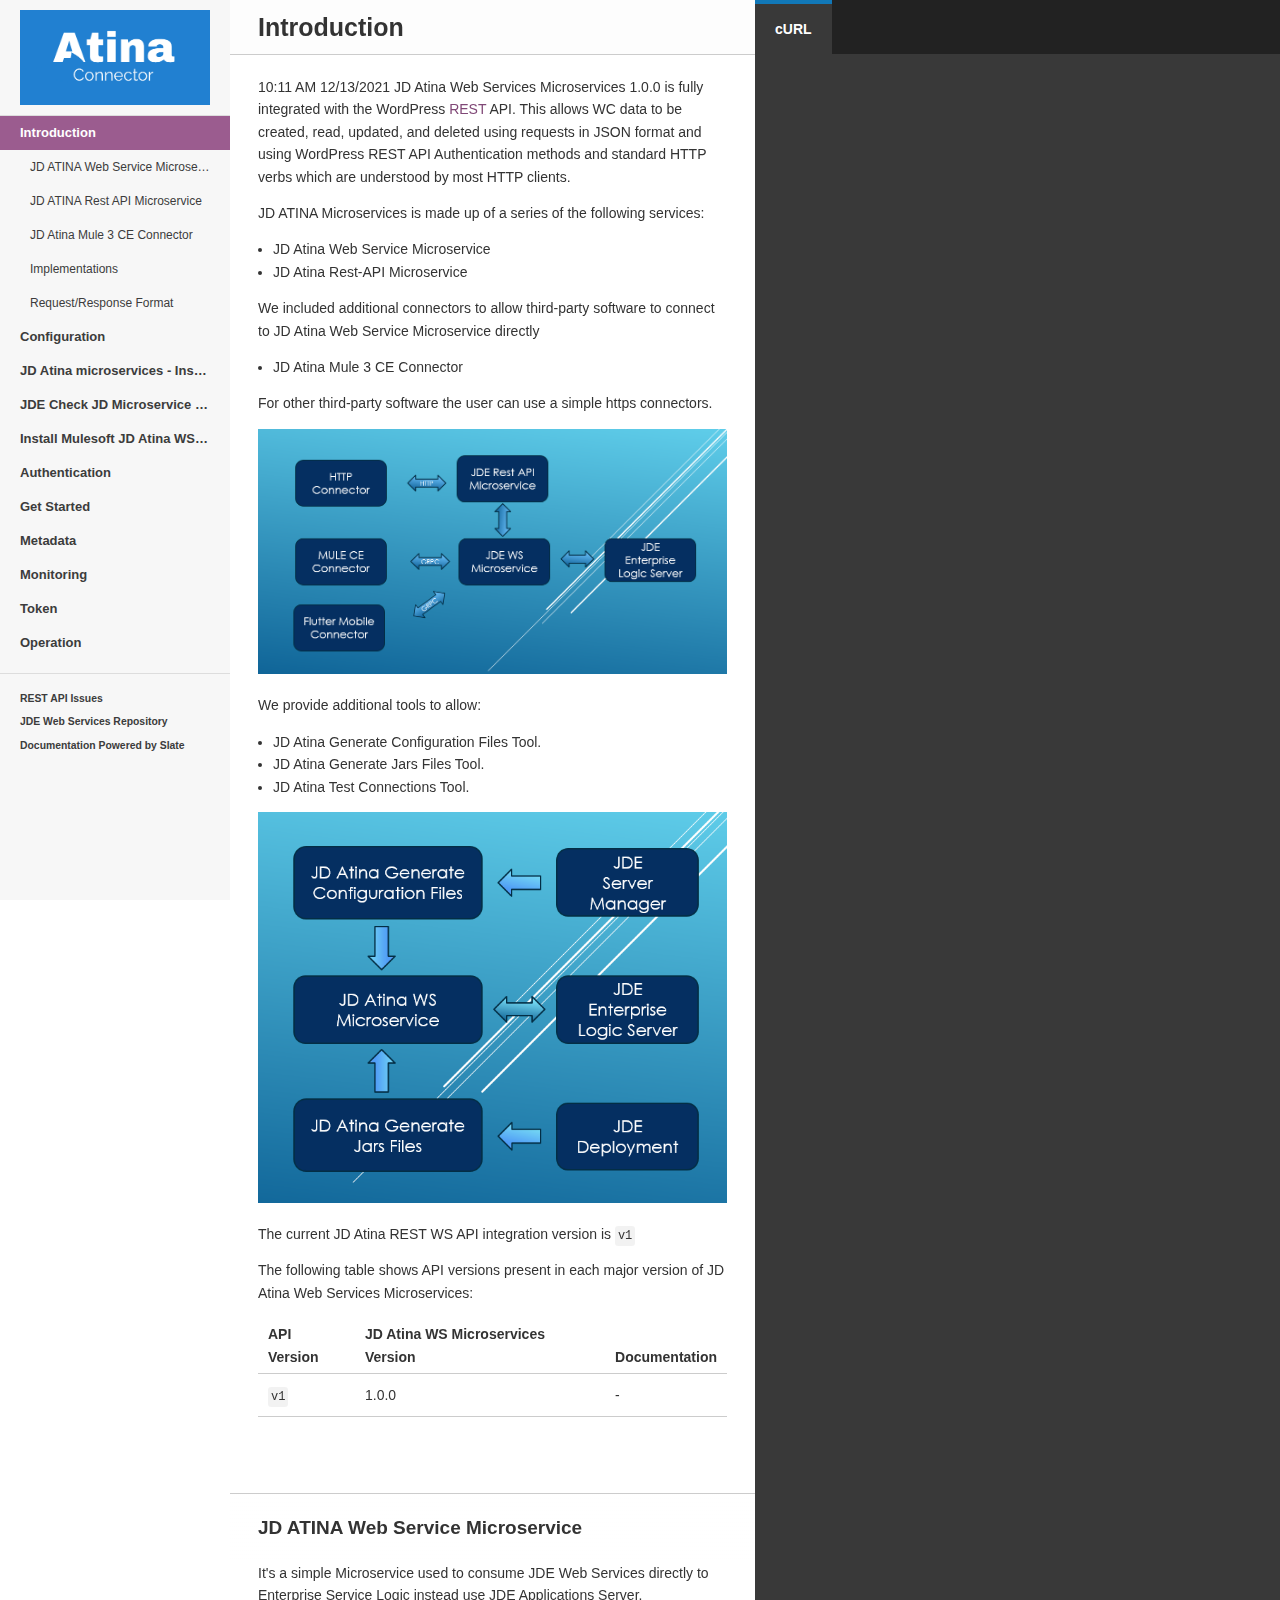
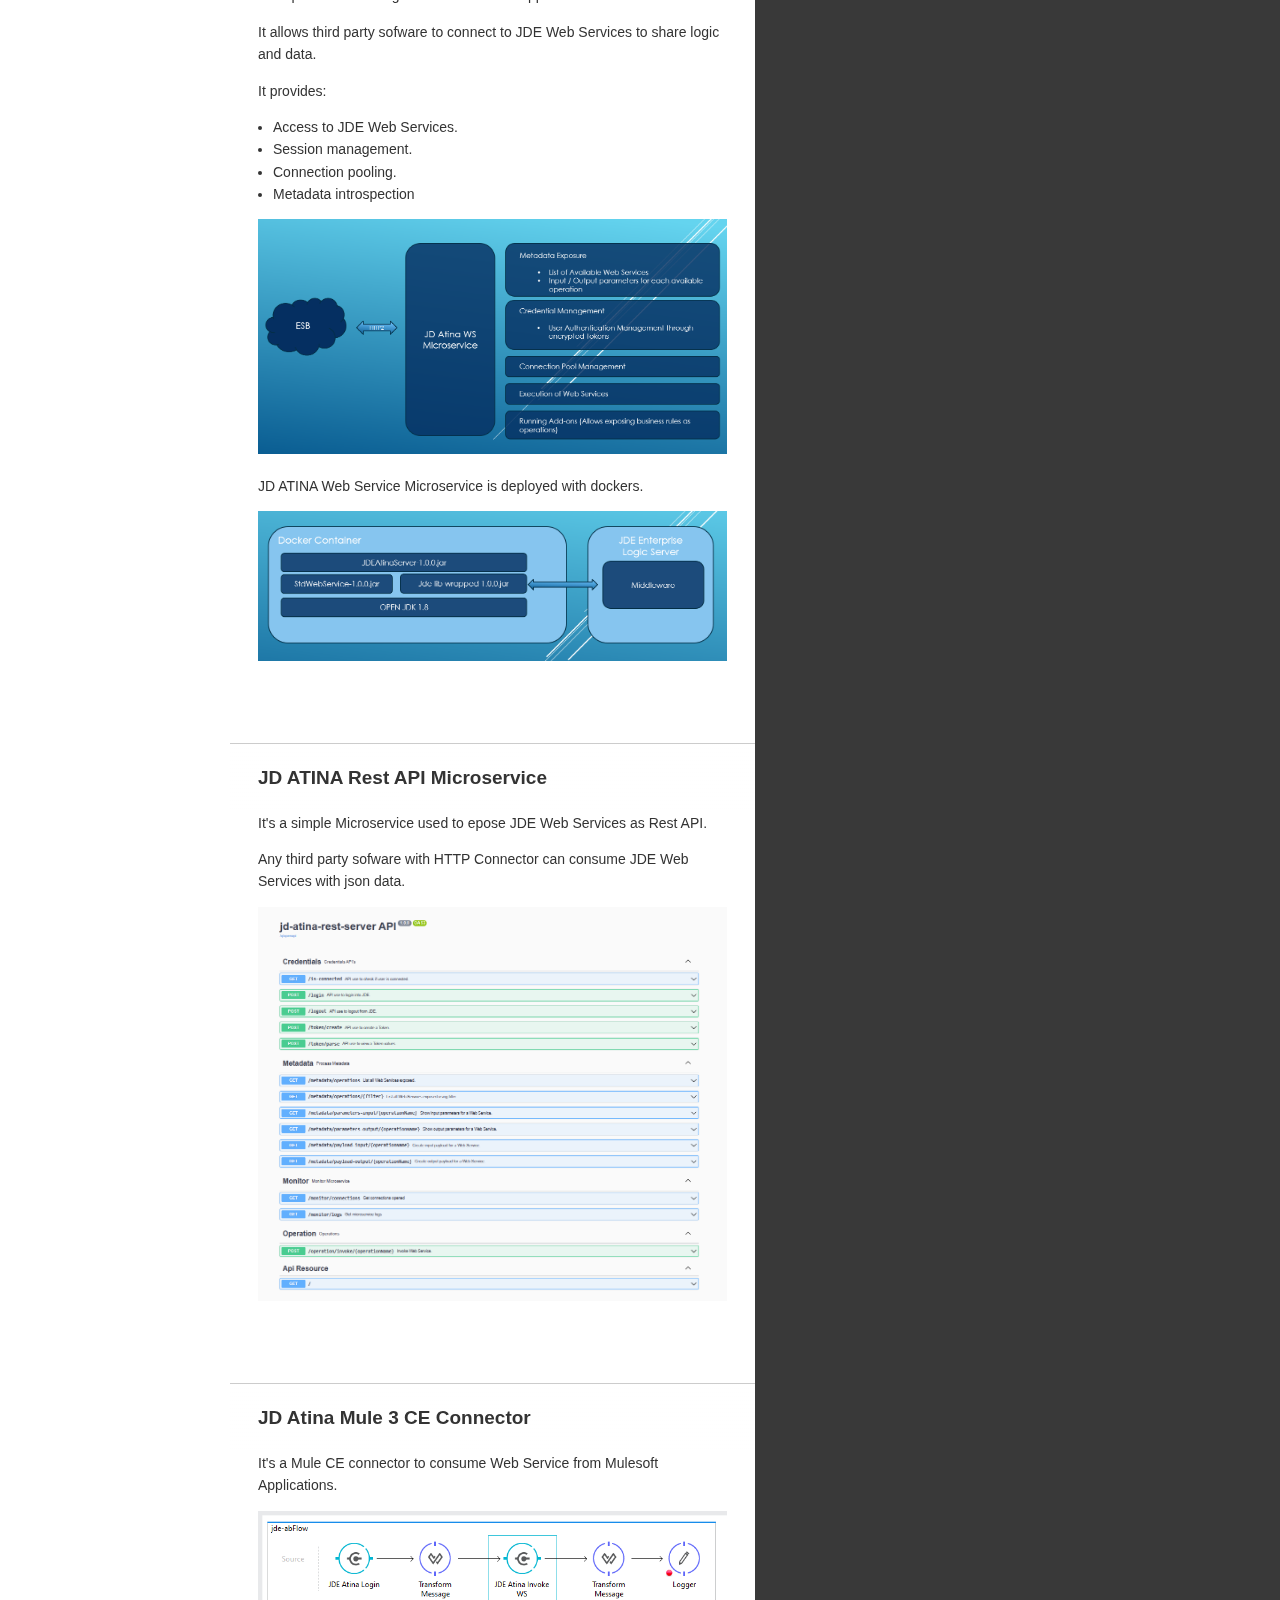
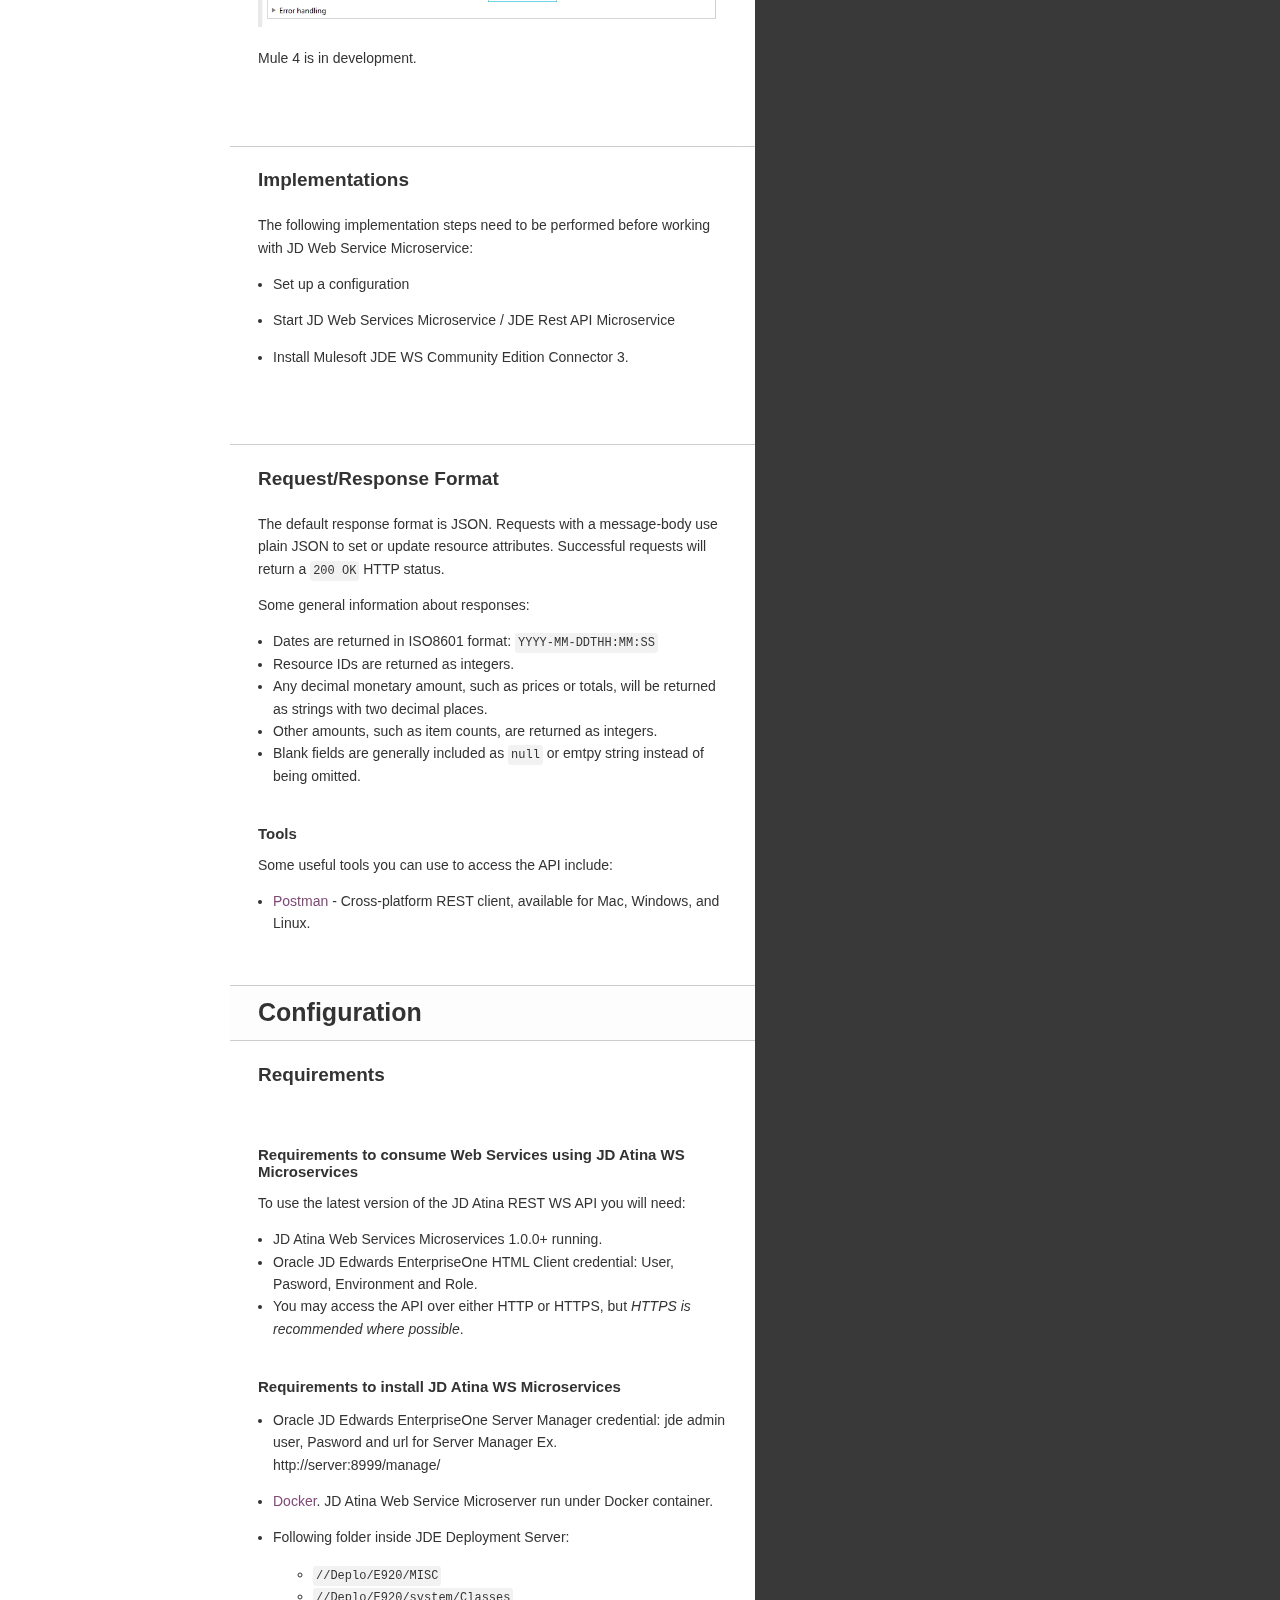
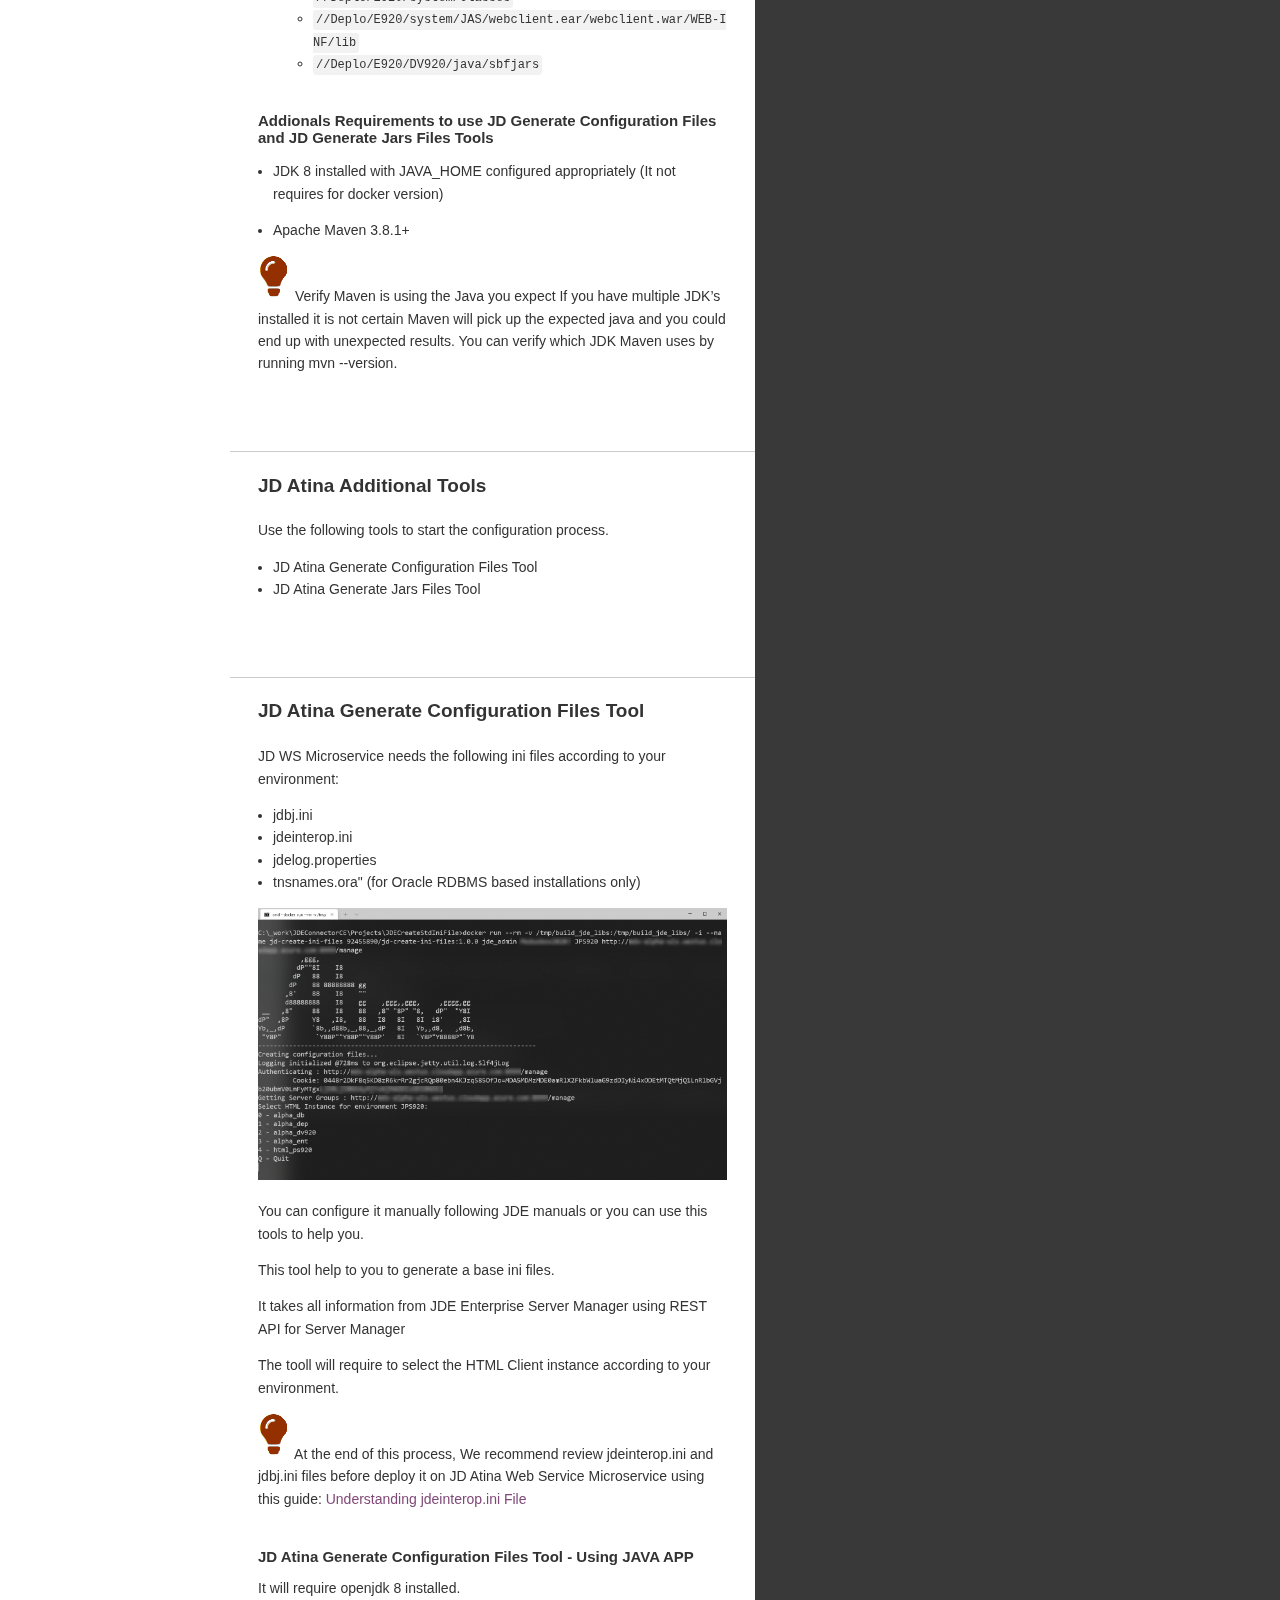
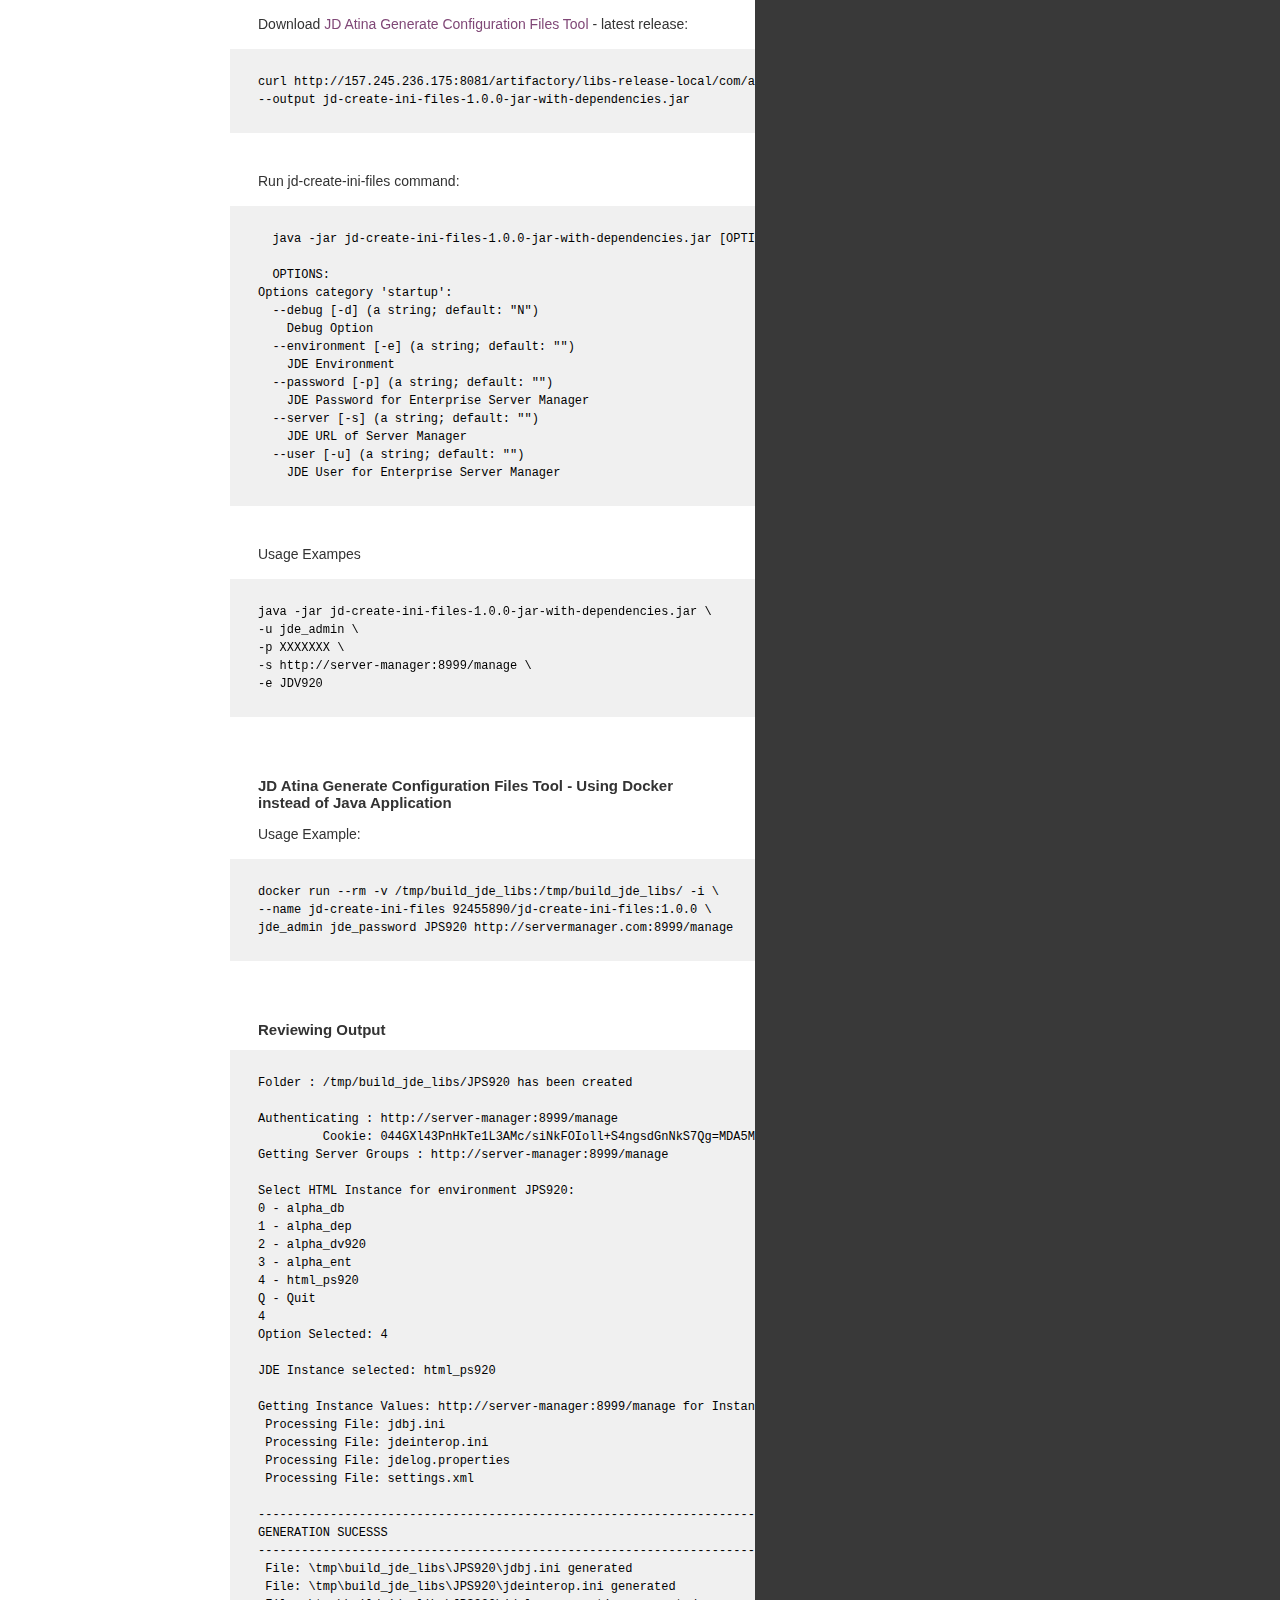
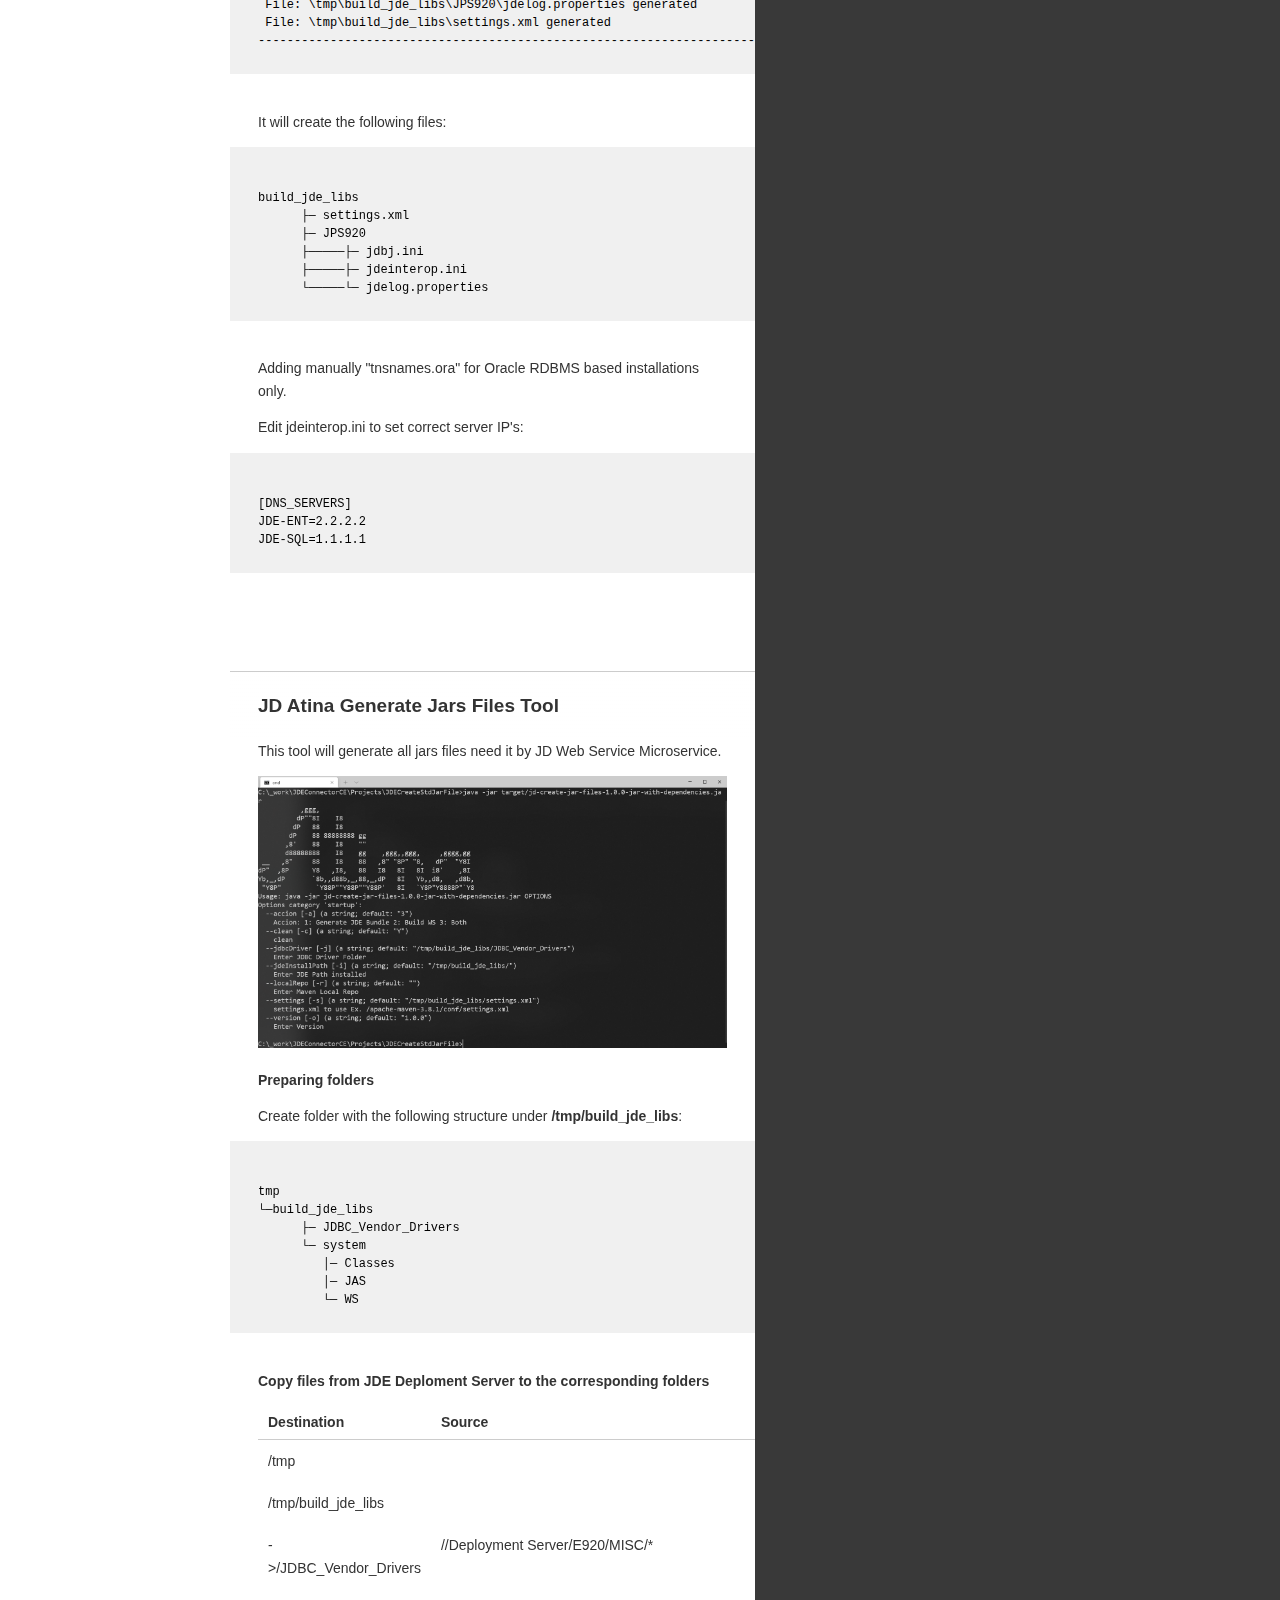
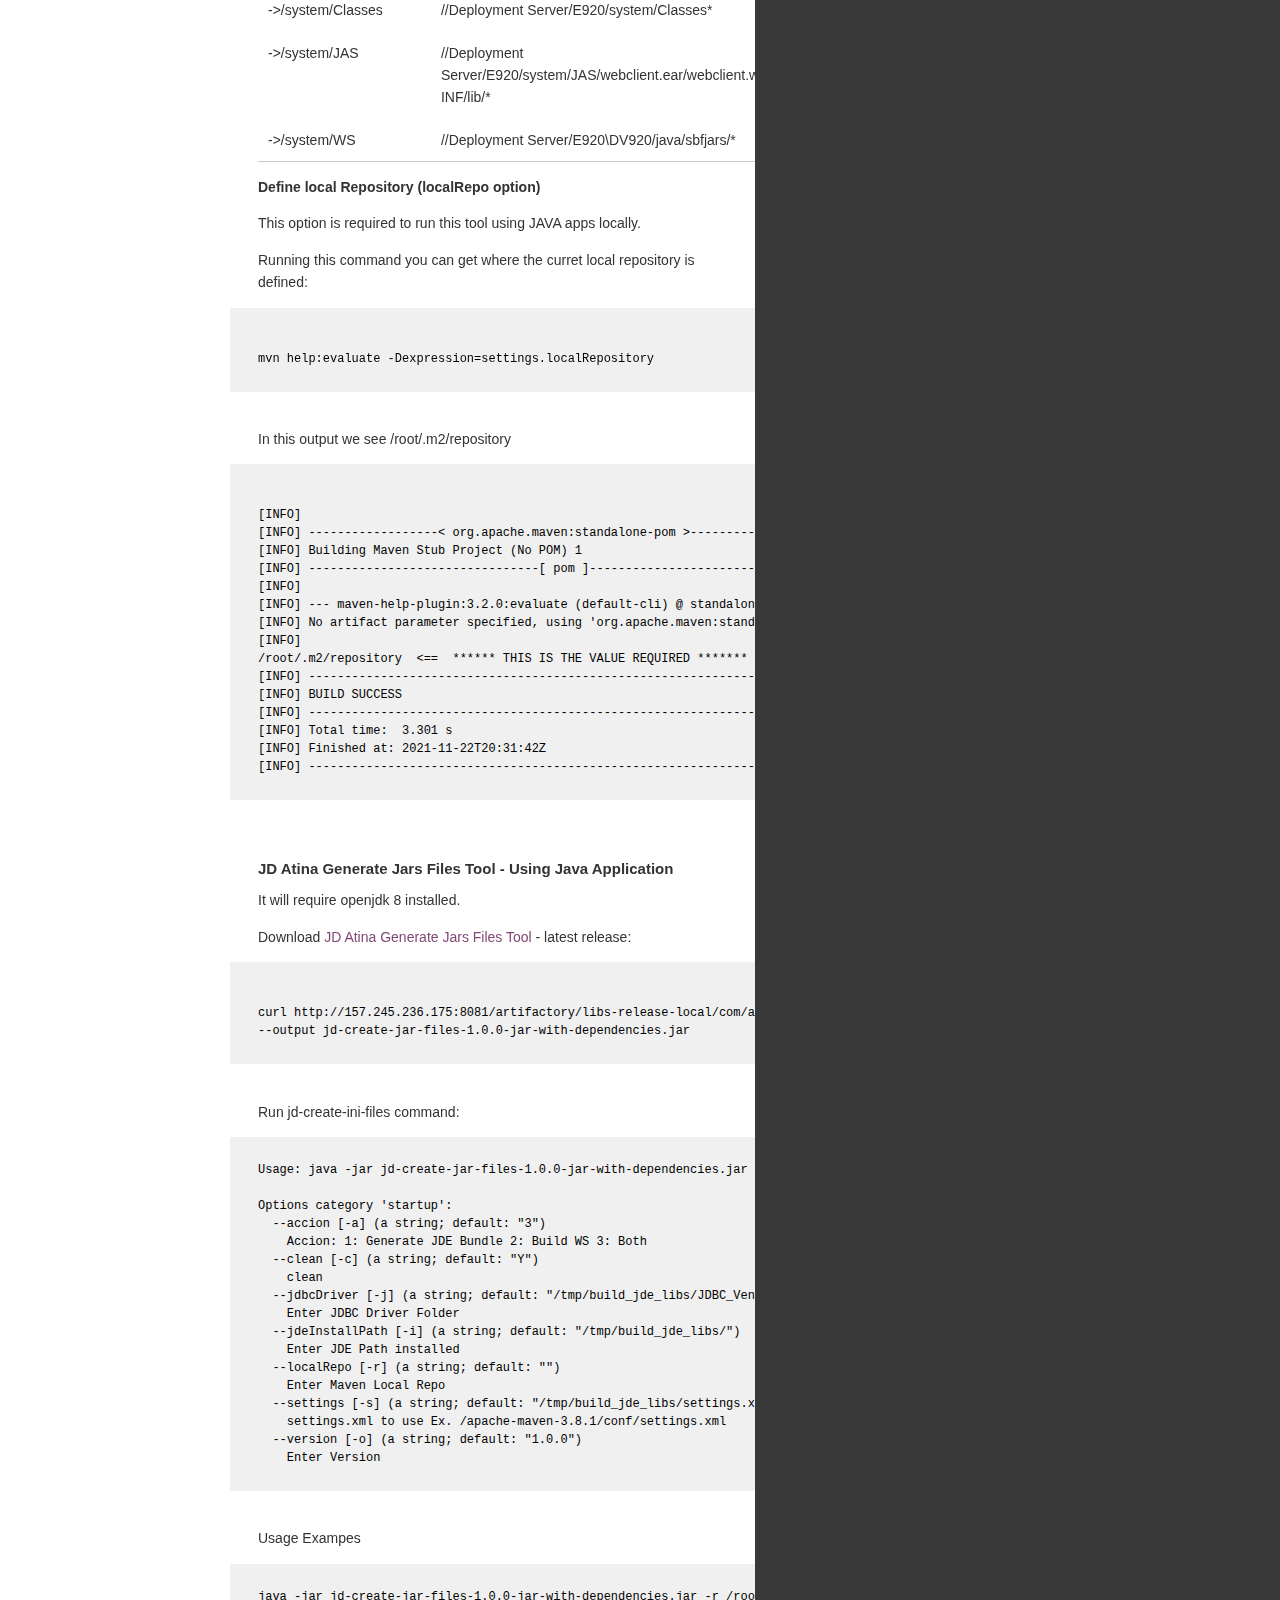
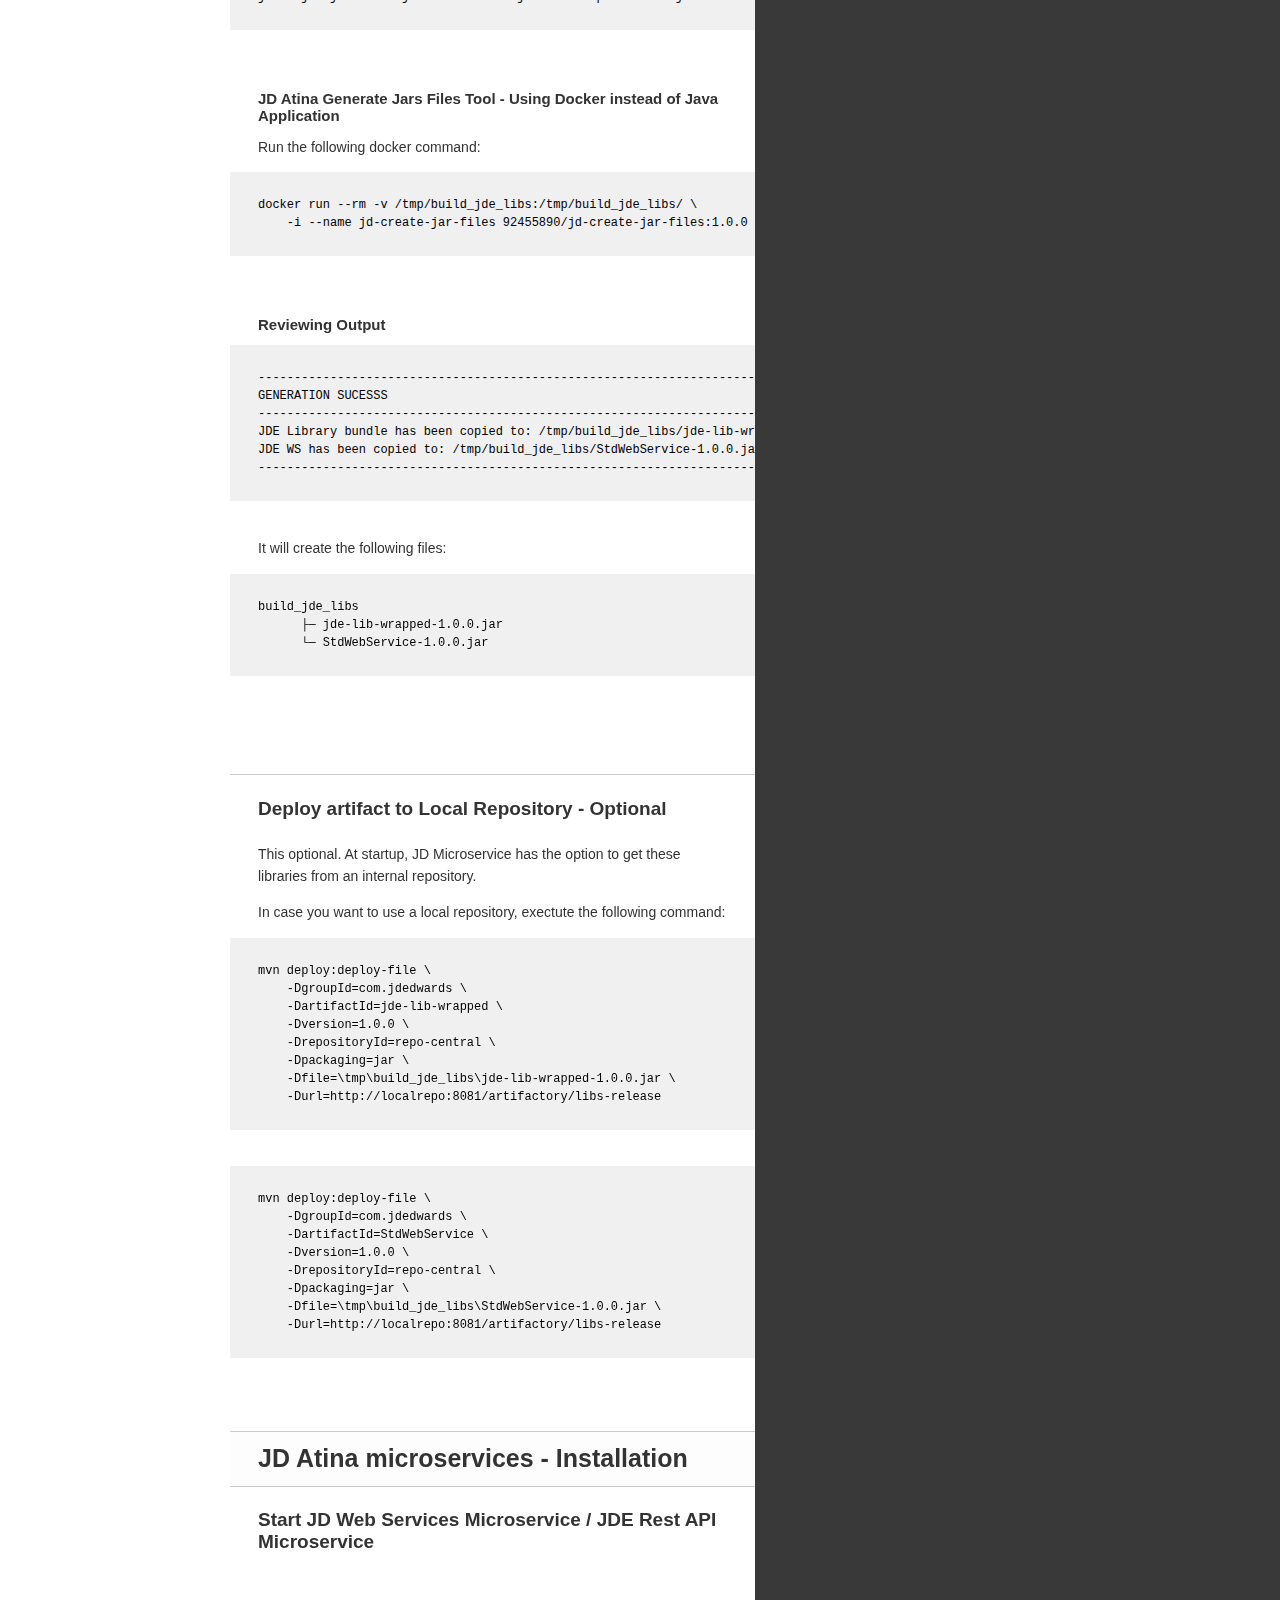
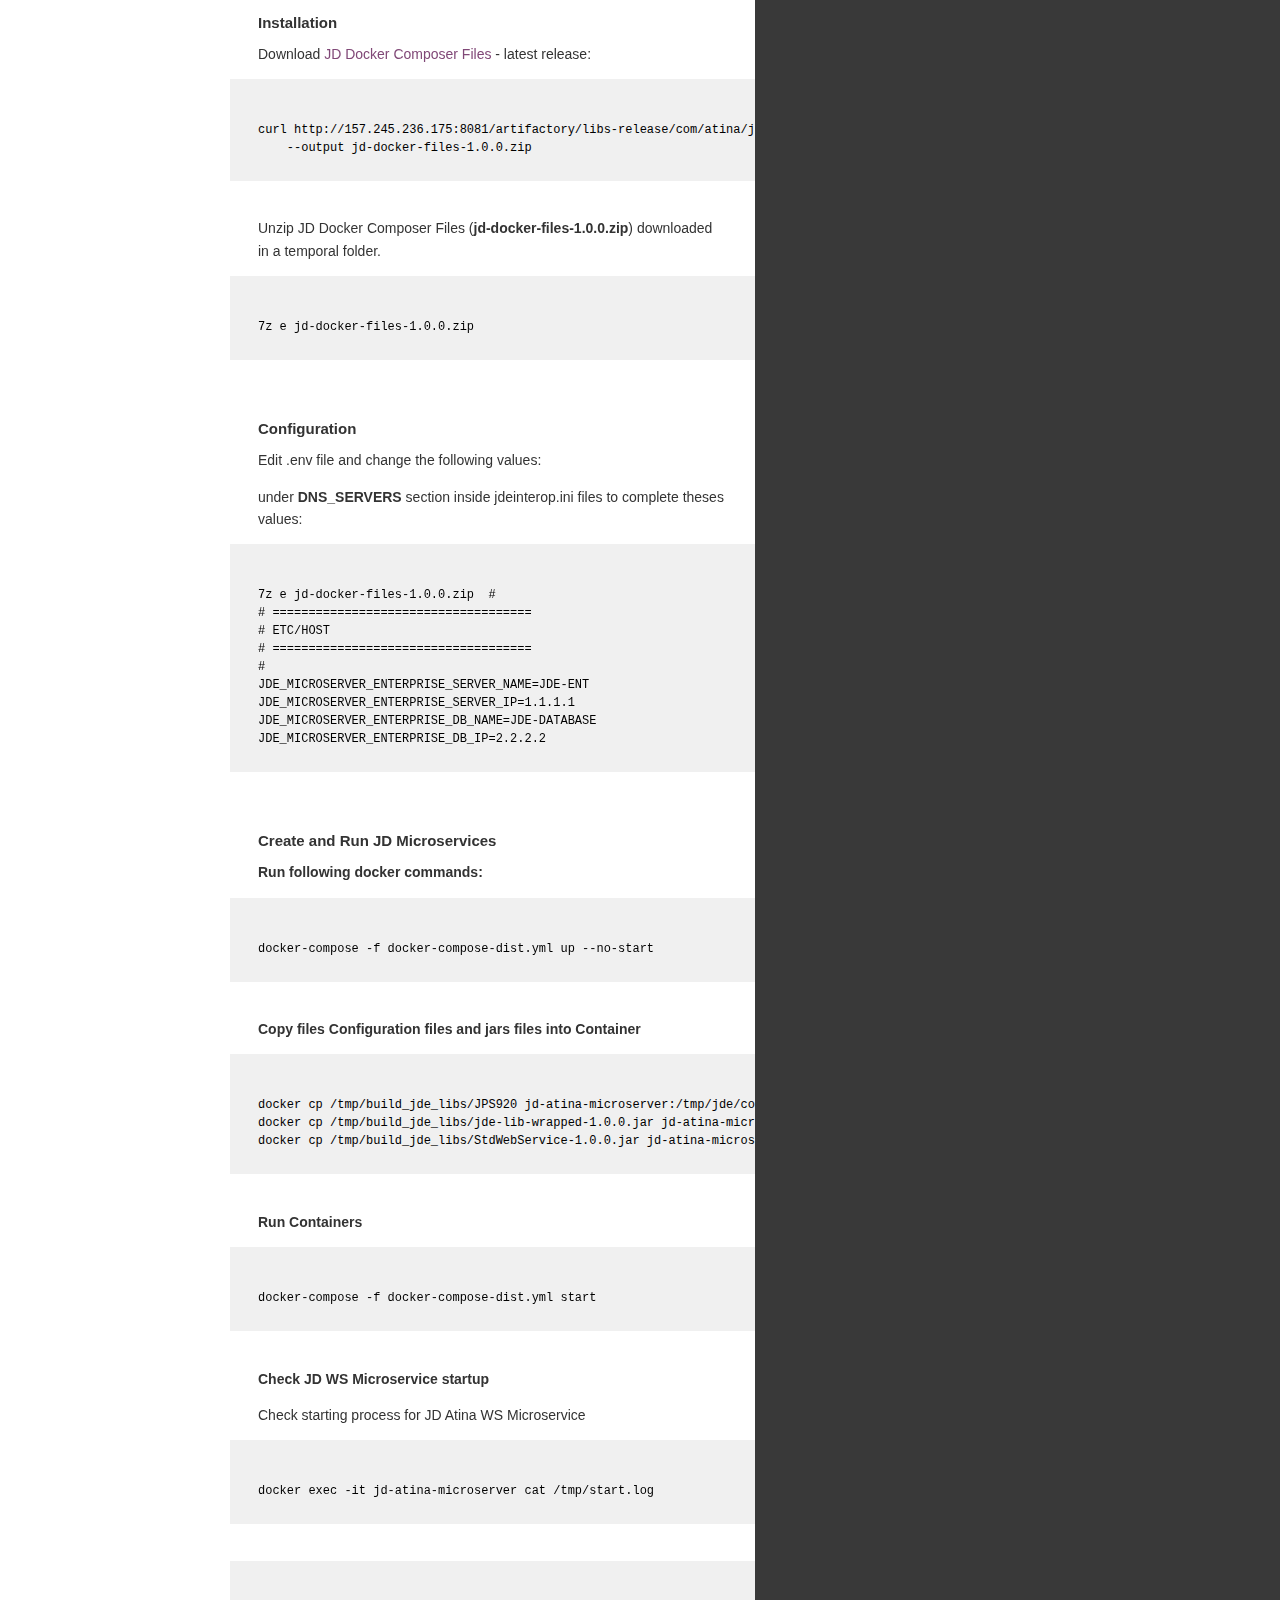
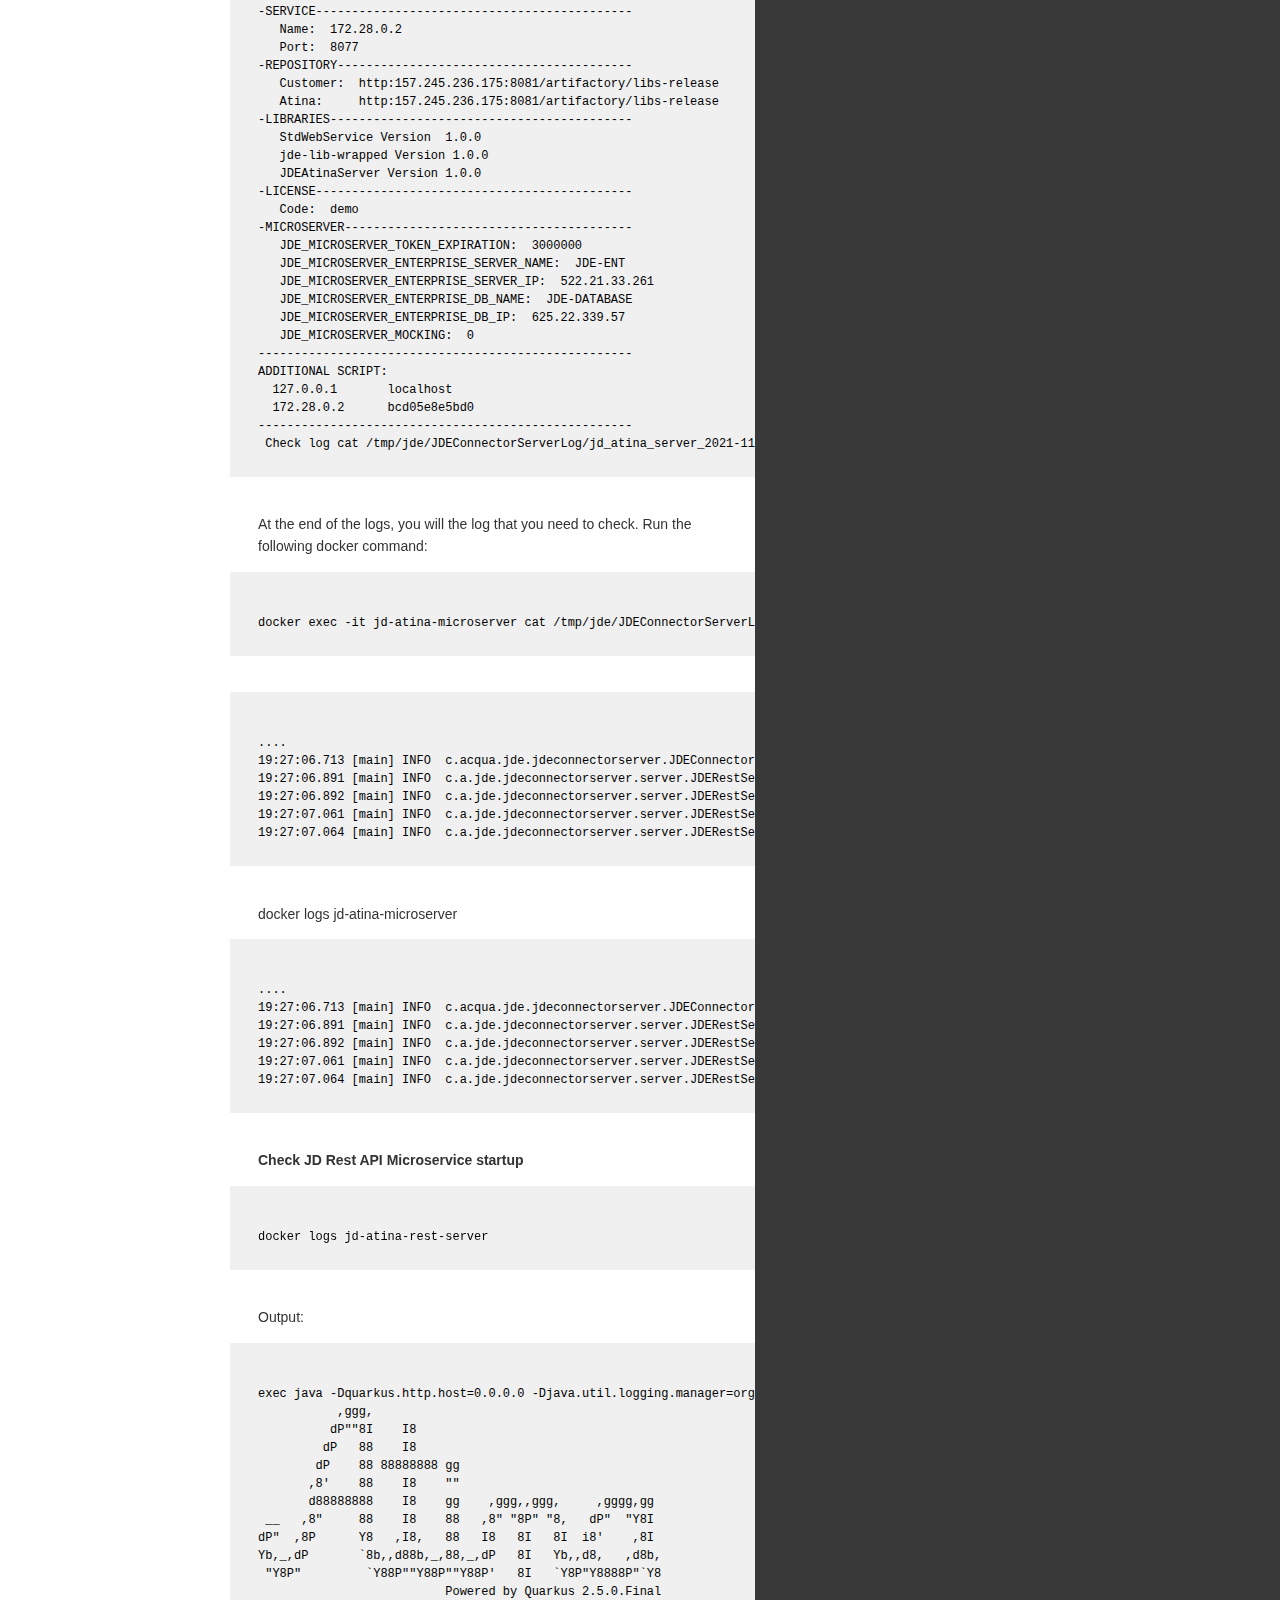
==== index.html @ 4dd282f1 "update" ====
<!doctype html>
<html>
  <head>
    <meta charset="utf-8">
    <meta content="IE=edge,chrome=1" http-equiv="X-UA-Compatible">
    <meta name="viewport" content="width=device-width, initial-scale=1, maximum-scale=1">
	<meta http-equiv='cache-control' content='no-cache'> 
	<meta http-equiv='expires' content='0'> 
	<meta http-equiv='pragma' content='no-cache'>
    <title>JD Atina REST Web Services API Documentation - JD Atina REST WS API v3</title>

    <link rel="icon" href="images/favicon-32x32-9f4fe00f.png" sizes="32x32" />
    <link rel="icon" href="images/favicon-192x192-8eba7e37.png" sizes="192x192" />
    <link rel="apple-touch-icon-precomposed" href="images/favicon-180x180-64352330.png" />
    <meta name="msapplication-TileImage" content="images/favicon-270x270-4766b719.png" />

    <style>
      .highlight table td { padding: 5px; }
.highlight table pre { margin: 0; }
.highlight .gh {
  color: #999999;
}
.highlight .sr {
  color: #f6aa11;
}
.highlight .go {
  color: #888888;
}
.highlight .gp {
  color: #555555;
}
.highlight .gs {
}
.highlight .gu {
  color: #aaaaaa;
}
.highlight .nb {
  color: #f6aa11;
}
.highlight .cm {
  color: #75715e;
}
.highlight .cp {
  color: #75715e;
}
.highlight .c1 {
  color: #75715e;
}
.highlight .cs {
  color: #75715e;
}
.highlight .c, .highlight .ch, .highlight .cd, .highlight .cpf {
  color: #75715e;
}
.highlight .err {
  color: #960050;
}
.highlight .gr {
  color: #960050;
}
.highlight .gt {
  color: #960050;
}
.highlight .gd {
  color: #49483e;
}
.highlight .gi {
  color: #49483e;
}
.highlight .ge {
  color: #49483e;
}
.highlight .kc {
  color: #66d9ef;
}
.highlight .kd {
  color: #66d9ef;
}
.highlight .kr {
  color: #66d9ef;
}
.highlight .no {
  color: #66d9ef;
}
.highlight .kt {
  color: #66d9ef;
}
.highlight .mf {
  color: #ae81ff;
}
.highlight .mh {
  color: #ae81ff;
}
.highlight .il {
  color: #ae81ff;
}
.highlight .mi {
  color: #ae81ff;
}
.highlight .mo {
  color: #ae81ff;
}
.highlight .m, .highlight .mb, .highlight .mx {
  color: #ae81ff;
}
.highlight .sc {
  color: #ae81ff;
}
.highlight .se {
  color: #ae81ff;
}
.highlight .ss {
  color: #ae81ff;
}
.highlight .sd {
  color: #e6db74;
}
.highlight .s2 {
  color: #e6db74;
}
.highlight .sb {
  color: #e6db74;
}
.highlight .sh {
  color: #e6db74;
}
.highlight .si {
  color: #e6db74;
}
.highlight .sx {
  color: #e6db74;
}
.highlight .s1 {
  color: #e6db74;
}
.highlight .s, .highlight .sa, .highlight .dl {
  color: #e6db74;
}
.highlight .na {
  color: #a6e22e;
}
.highlight .nc {
  color: #a6e22e;
}
.highlight .nd {
  color: #a6e22e;
}
.highlight .ne {
  color: #a6e22e;
}
.highlight .nf, .highlight .fm {
  color: #a6e22e;
}
.highlight .vc {
  color: #ffffff;
  background-color: #272822;
}
.highlight .nn {
  color: #ffffff;
  background-color: #272822;
}
.highlight .nl {
  color: #ffffff;
  background-color: #272822;
}
.highlight .ni {
  color: #ffffff;
  background-color: #272822;
}
.highlight .bp {
  color: #ffffff;
  background-color: #272822;
}
.highlight .vg {
  color: #ffffff;
  background-color: #272822;
}
.highlight .vi {
  color: #ffffff;
  background-color: #272822;
}
.highlight .nv, .highlight .vm {
  color: #ffffff;
  background-color: #272822;
}
.highlight .w {
  color: #ffffff;
  background-color: #272822;
}
.highlight {
  color: #ffffff;
  background-color: #272822;
}
.highlight .n, .highlight .py, .highlight .nx {
  color: #ffffff;
  background-color: #272822;
}
.highlight .ow {
  color: #f92672;
}
.highlight .nt {
  color: #f92672;
}
.highlight .k, .highlight .kv {
  color: #f92672;
}
.highlight .kn {
  color: #f92672;
}
.highlight .kp {
  color: #f92672;
}
.highlight .o {
  color: #f92672;
}
    </style>
    <link href="stylesheets/screen-dab5c3de.css" rel="stylesheet" media="screen" />
    <link href="stylesheets/print-c427a123.css" rel="stylesheet" media="print" />
      <script src="javascripts/all_nosearch-c275c2f6.js"></script>
    <!-- Global site tag (gtag.js) - Google Analytics -->
    <script async src="https://www.googletagmanager.com/gtag/js?id=G-8KCYZ2CYMS"></script>
    <script>
      window.dataLayer = window.dataLayer || [];
      function gtag(){dataLayer.push(arguments);}
      gtag('js', new Date());

      gtag('config', 'G-8KCYZ2CYMS', {
        'content_group' : 'JD Atina REST Web Services API Docs',
      });
    </script>
  </head>

  <body class="index" data-languages="[&quot;shell&quot;]">
    <a href="#" id="nav-button">
      <span>
        NAV
        <img src="images/navbar-cad8cdcb.png" alt="" />
      </span>
    </a>
    <div class="toc-wrapper">
      <a href="#" class="logo">
        <img src="images/logo-9b06f889.png" alt="" />
      </a>
        <div class="lang-selector">
              <a href="#" data-language-name="shell">cURL</a>
        </div>
      <ul id="toc" class="toc-list-h1">
          <li>
            <a href="#introduction" class="toc-h1 toc-link" data-title="Introduction">Introduction</a>
              <ul class="toc-list-h2">
                  <li>
                    <a href="#jd-atina-web-service-microservice" class="toc-h2 toc-link" data-title="JD ATINA Web Service Microservice">JD ATINA Web Service Microservice</a>
                  </li>
                  <li>
                    <a href="#jd-atina-rest-api-microservice" class="toc-h2 toc-link" data-title="JD ATINA Rest API Microservice">JD ATINA Rest API Microservice</a>
                  </li>
                  <li>
                    <a href="#jd-atina-mule-3-ce-connector" class="toc-h2 toc-link" data-title="JD Atina Mule 3 CE Connector">JD Atina Mule 3 CE Connector</a>
                  </li>
                  <li>
                    <a href="#implementations" class="toc-h2 toc-link" data-title="Implementations">Implementations</a>
                  </li>
                  <li>
                    <a href="#request-response-format" class="toc-h2 toc-link" data-title="Request/Response Format">Request/Response Format</a>
                  </li>
              </ul>
          </li>
          <li>
            <a href="#configuration" class="toc-h1 toc-link" data-title="Configuration">Configuration</a>
              <ul class="toc-list-h2">
                  <li>
                    <a href="#requirements" class="toc-h2 toc-link" data-title="Requirements">Requirements</a>
                  </li>
                  <li>
                    <a href="#jd-atina-additional-tools" class="toc-h2 toc-link" data-title="JD Atina Additional Tools">JD Atina Additional Tools</a>
                  </li>
                  <li>
                    <a href="#jd-atina-generate-configuration-files-tool" class="toc-h2 toc-link" data-title="JD Atina Generate Configuration Files Tool">JD Atina Generate Configuration Files Tool</a>
                  </li>
                  <li>
                    <a href="#jd-atina-generate-jars-files-tool" class="toc-h2 toc-link" data-title="JD Atina Generate Jars Files Tool">JD Atina Generate Jars Files Tool</a>
                  </li>
                  <li>
                    <a href="#deploy-artifact-to-local-repository-optional" class="toc-h2 toc-link" data-title="Deploy artifact to Local Repository - Optional">Deploy artifact to Local Repository - Optional</a>
                  </li>
              </ul>
          </li>
          <li>
            <a href="#jd-atina-microservices-installation" class="toc-h1 toc-link" data-title="JD Atina microservices - Installation">JD Atina microservices - Installation</a>
              <ul class="toc-list-h2">
                  <li>
                    <a href="#start-jd-web-services-microservice-jde-rest-api-microservice" class="toc-h2 toc-link" data-title="Start JD Web Services Microservice / JDE Rest API Microservice">Start JD Web Services Microservice / JDE Rest API Microservice</a>
                  </li>
              </ul>
          </li>
          <li>
            <a href="#jde-check-jd-microservice-executing-a-web-service" class="toc-h1 toc-link" data-title="JDE Check JD Microservice executing a Web Service">JDE Check JD Microservice executing a Web Service</a>
          </li>
          <li>
            <a href="#install-mulesoft-jd-atina-ws-ce-connector-mule-3" class="toc-h1 toc-link" data-title="Install Mulesoft JD Atina WS CE Connector Mule 3">Install Mulesoft JD Atina WS CE Connector Mule 3</a>
              <ul class="toc-list-h2">
                  <li>
                    <a href="#download" class="toc-h2 toc-link" data-title="Download">Download</a>
                  </li>
                  <li>
                    <a href="#installation" class="toc-h2 toc-link" data-title="Installation">Installation</a>
                  </li>
              </ul>
          </li>
          <li>
            <a href="#authentication" class="toc-h1 toc-link" data-title="Authentication">Authentication</a>
              <ul class="toc-list-h2">
                  <li>
                    <a href="#login-with-jde-user-credentials" class="toc-h2 toc-link" data-title="Login with JDE User Credentials">Login with JDE User Credentials</a>
                  </li>
                  <li>
                    <a href="#login-with-jd-atina-token" class="toc-h2 toc-link" data-title="Login with JD Atina Token">Login with JD Atina Token</a>
                  </li>
                  <li>
                    <a href="#logout-with-jd-atina-token" class="toc-h2 toc-link" data-title="Logout with JD Atina Token">Logout with JD Atina Token</a>
                  </li>
                  <li>
                    <a href="#authentication-errors" class="toc-h2 toc-link" data-title="Authentication Errors">Authentication Errors</a>
                  </li>
              </ul>
          </li>
          <li>
            <a href="#get-started" class="toc-h1 toc-link" data-title="Get Started">Get Started</a>
              <ul class="toc-list-h2">
                  <li>
                    <a href="#create-token" class="toc-h2 toc-link" data-title="Create Token">Create Token</a>
                  </li>
                  <li>
                    <a href="#login-with-token" class="toc-h2 toc-link" data-title="Login with Token">Login with Token</a>
                  </li>
                  <li>
                    <a href="#select-ws-to-invoke" class="toc-h2 toc-link" data-title="Select WS to invoke">Select WS to invoke</a>
                  </li>
                  <li>
                    <a href="#get-input-payload-for-get-item-price" class="toc-h2 toc-link" data-title="Get Input Payload for Get Item Price">Get Input Payload for Get Item Price</a>
                  </li>
                  <li>
                    <a href="#get-item-price" class="toc-h2 toc-link" data-title="Get Item Price">Get Item Price</a>
                  </li>
                  <li>
                    <a href="#logout" class="toc-h2 toc-link" data-title="Logout">Logout</a>
                  </li>
              </ul>
          </li>
          <li>
            <a href="#metadata" class="toc-h1 toc-link" data-title="Metadata">Metadata</a>
              <ul class="toc-list-h2">
                  <li>
                    <a href="#operations" class="toc-h2 toc-link" data-title="Operations">Operations</a>
                  </li>
                  <li>
                    <a href="#get-input-parameters-for-a-web-service" class="toc-h2 toc-link" data-title="Get Input Parameters for a Web Service">Get Input Parameters for a Web Service</a>
                  </li>
                  <li>
                    <a href="#get-output-parameters-for-a-web-service" class="toc-h2 toc-link" data-title="Get Output Parameters for a Web Service">Get Output Parameters for a Web Service</a>
                  </li>
                  <li>
                    <a href="#get-payload-input-for-a-web-service" class="toc-h2 toc-link" data-title="Get Payload Input for a Web Service">Get Payload Input for a Web Service</a>
                  </li>
                  <li>
                    <a href="#get-payload-output-for-a-web-service" class="toc-h2 toc-link" data-title="Get Payload Output for a Web Service">Get Payload Output for a Web Service</a>
                  </li>
              </ul>
          </li>
          <li>
            <a href="#monitoring" class="toc-h1 toc-link" data-title="Monitoring">Monitoring</a>
              <ul class="toc-list-h2">
                  <li>
                    <a href="#connections-open" class="toc-h2 toc-link" data-title="Connections Open">Connections Open</a>
                  </li>
                  <li>
                    <a href="#logs" class="toc-h2 toc-link" data-title="Logs">Logs</a>
                  </li>
              </ul>
          </li>
          <li>
            <a href="#token" class="toc-h1 toc-link" data-title="Token">Token</a>
              <ul class="toc-list-h2">
                  <li>
                    <a href="#create-token" class="toc-h2 toc-link" data-title="Create Token">Create Token</a>
                  </li>
                  <li>
                    <a href="#parse-token" class="toc-h2 toc-link" data-title="Parse Token">Parse Token</a>
                  </li>
              </ul>
          </li>
          <li>
            <a href="#operation" class="toc-h1 toc-link" data-title="Operation">Operation</a>
              <ul class="toc-list-h2">
                  <li>
                    <a href="#invoke-web-service" class="toc-h2 toc-link" data-title="Invoke Web Service">Invoke Web Service</a>
                  </li>
              </ul>
          </li>
      </ul>
        <ul class="toc-footer">
            <li><a href="https://github.com/AcquaNet/jd-ws-microservice-api-doc/issues?labels=bug&amp;page=1&amp;state=open">REST API Issues</a></li>
            <li><a href="https://github.com/AcquaNet/jd-ws-microservice-ws">JDE Web Services Repository</a></li>
            <li><a href="https://github.com/tripit/slate">Documentation Powered by Slate</a></li>
        </ul>
    </div>
    <div class="page-wrapper">
      <div class="dark-box"></div>
      <div class="content">
        <h1 id='introduction'>Introduction</h1>
<p>10:11 AM 12/13/2021
JD Atina Web Services Microservices 1.0.0 is fully integrated with the WordPress <a href="http://en.wikipedia.org/wiki/Representational_State_Transfer">REST</a> API. This allows WC data to be created, read, updated, and deleted using requests in JSON format and using WordPress REST API Authentication methods and standard HTTP verbs which are understood by most HTTP clients.</p>

<p>JD ATINA Microservices is made up of a series of the following services:</p>

<ul>
<li>JD Atina Web Service Microservice</li>
<li>JD Atina Rest-API Microservice </li>
</ul>

<p>We included additional connectors to allow third-party software to connect to JD Atina Web Service Microservice directly</p>

<ul>
<li>JD Atina Mule 3 CE Connector</li>
</ul>

<p>For other third-party software the user can use a simple https connectors.</p>

<p><img src="images/atina_main-235ead5b.png" alt="JD Atina Services" /></p>

<p>We provide additional tools to allow:</p>

<ul>
<li>JD Atina Generate Configuration Files Tool.</li>
<li>JD Atina Generate Jars Files Tool.</li>
<li>JD Atina Test Connections Tool.</li>
</ul>

<p><img src="images/atina_tools-0ff69a29.png" alt="JD Atina settings" /></p>

<p>The current JD Atina REST WS API integration version is <code>v1</code></p>

<p>The following table shows API versions present in each major version of JD Atina Web Services Microservices:</p>

<table><thead>
<tr>
<th>API Version</th>
<th>JD Atina WS Microservices Version</th>
<th>Documentation</th>
</tr>
</thead><tbody>
<tr>
<td><code>v1</code></td>
<td>1.0.0</td>
<td>-</td>
</tr>
</tbody></table>
<h2 id='jd-atina-web-service-microservice'>JD ATINA Web Service Microservice</h2>
<p>It&#39;s a simple Microservice used to consume JDE Web Services directly to Enterprise Service Logic instead use JDE Applications Server.</p>

<p>It allows third party sofware to connect to JDE Web Services to share logic and data.</p>

<p>It provides:</p>

<ul>
<li>Access to JDE Web Services.</li>
<li>Session management.</li>
<li>Connection pooling.</li>
<li>Metadata introspection</li>
</ul>

<p><img src="images/atina_ws_microservices-35046e5a.png" alt="JD Atina WS Microservices" /></p>

<p>JD ATINA Web Service Microservice is deployed with dockers.</p>

<p><img src="images/atina_ws_aquitecture-59f9fd6d.png" alt="JD Atina WS Microservices Arquitecture" /></p>
<h2 id='jd-atina-rest-api-microservice'>JD ATINA Rest API Microservice</h2>
<p>It&#39;s a simple Microservice used to epose JDE Web Services as Rest API.</p>

<p>Any third party sofware with HTTP Connector can consume JDE Web Services with json data.</p>

<p><img src="images/atina_rest-api-81fea33c.png" alt="JD Atina Rest Api Microservices" /></p>
<h2 id='jd-atina-mule-3-ce-connector'>JD Atina Mule 3 CE Connector</h2>
<p>It&#39;s a Mule CE connector to consume Web Service from Mulesoft Applications.</p>

<p><img src="images/atina_mule_3_connector-09cef4c2.png" alt="JD Atina Rest Api Microservices" /></p>

<p>Mule 4 is in development.</p>
<h2 id='implementations'>Implementations</h2>
<p>The following implementation steps need to be performed before working with JD Web Service Microservice:</p>

<ul>
<li><p>Set up a configuration</p></li>
<li><p>Start JD Web Services Microservice / JDE Rest API Microservice</p></li>
<li><p>Install Mulesoft JDE WS Community Edition Connector 3.</p></li>
</ul>
<h2 id='request-response-format'>Request/Response Format</h2>
<p>The default response format is JSON. Requests with a message-body use plain JSON to set or update resource attributes. Successful requests will return a <code>200 OK</code> HTTP status.</p>

<p>Some general information about responses:</p>

<ul>
<li>Dates are returned in ISO8601 format: <code>YYYY-MM-DDTHH:MM:SS</code></li>
<li>Resource IDs are returned as integers.</li>
<li>Any decimal monetary amount, such as prices or totals, will be returned as strings with two decimal places.</li>
<li>Other amounts, such as item counts, are returned as integers.</li>
<li>Blank fields are generally included as <code>null</code> or emtpy string instead of being omitted.</li>
</ul>
<h3 id='tools'>Tools</h3>
<p>Some useful tools you can use to access the API include:</p>

<ul>
<li><a href="https://www.getpostman.com/">Postman</a> - Cross-platform REST client, available for Mac, Windows, and Linux. </li>
</ul>
<h1 id='configuration'>Configuration</h1><h2 id='requirements'>Requirements</h2><h3 id='requirements-to-consume-web-services-using-jd-atina-ws-microservices'>Requirements to consume Web Services using JD Atina WS Microservices</h3>
<p>To use the latest version of the JD Atina REST WS API you will need:</p>

<ul>
<li>JD Atina Web Services Microservices 1.0.0+ running.</li>
<li>Oracle JD Edwards EnterpriseOne HTML Client credential: User, Pasword, Environment and Role.</li>
<li>You may access the API over either HTTP or HTTPS, but <em>HTTPS is recommended where possible</em>.</li>
</ul>
<h3 id='requirements-to-install-jd-atina-ws-microservices'>Requirements to install JD Atina WS Microservices</h3>
<ul>
<li><p>Oracle JD Edwards EnterpriseOne Server Manager credential: jde admin user, Pasword and url for Server Manager Ex. http://server:8999/manage/</p></li>
<li><p><a href="https://docs.docker.com/get-docker/" title="Docker">Docker</a>. JD Atina Web Service Microserver run under Docker container.</p></li>
<li><p>Following folder inside JDE Deployment Server:</p>

<ul>
<li><code>//Deplo/E920/MISC</code></li>
<li><code>//Deplo/E920/system/Classes</code></li>
<li><code>//Deplo/E920/system/JAS/webclient.ear/webclient.war/WEB-INF/lib</code></li>
<li><code>//Deplo/E920/DV920/java/sbfjars</code></li>
</ul></li>
</ul>
<h3 id='addionals-requirements-to-use-jd-generate-configuration-files-and-jd-generate-jars-files-tools'>Addionals Requirements to use JD Generate Configuration Files and JD Generate Jars Files Tools</h3>
<ul>
<li><p>JDK 8 installed with JAVA_HOME configured appropriately (It not requires for docker version)</p></li>
<li><p>Apache Maven 3.8.1+</p></li>
</ul>

<p><img src="images/note-icon-bd30f485.png" alt="JD Atina Configuration Tool" /> Verify Maven is using the Java you expect
If you have multiple JDK’s installed it is not certain Maven will pick up the expected java and you could end up with unexpected results. 
You can verify which JDK Maven uses by running mvn --version.</p>
<h2 id='jd-atina-additional-tools'>JD Atina Additional Tools</h2>
<p>Use the following tools to start the configuration process.</p>

<ul>
<li>JD Atina Generate Configuration Files Tool</li>
<li>JD Atina Generate Jars Files Tool</li>
</ul>
<h2 id='jd-atina-generate-configuration-files-tool'>JD Atina Generate Configuration Files Tool</h2>
<p>JD WS Microservice needs the following ini files according to your environment:</p>

<ul>
<li>jdbj.ini</li>
<li>jdeinterop.ini</li>
<li>jdelog.properties</li>
<li>tnsnames.ora&quot; (for Oracle RDBMS based installations only)</li>
</ul>

<p><img src="images/atina_ini_config_tool-6f696a07.png" alt="JD Atina Configuration Tool" /></p>

<p>You can configure it manually following JDE manuals or you can use this tools to help you.</p>

<p>This tool help to you to generate a base ini files.</p>

<p>It takes all information from JDE Enterprise Server Manager using REST API for Server Manager</p>

<p>The tooll will require to select the HTML Client instance according to your environment.</p>

<p><img src="images/note-icon-bd30f485.png" alt="JD Atina Configuration Tool" /> At the end of this process, We recommend review jdeinterop.ini and jdbj.ini files before deploy it on JD Atina
Web Service Microservice using this guide: <a href="https://docs.oracle.com/cd/E24705_01/doc.91/e24221/jdeinterop_java.htm#EOTCN00333">Understanding jdeinterop.ini File</a></p>
<h3 id='jd-atina-generate-configuration-files-tool-using-java-app'>JD Atina Generate Configuration Files Tool - Using JAVA APP</h3>
<p>It will require openjdk 8 installed.</p>

<p>Download <a href="http://157.245.236.175:8081/artifactory/libs-release-local/com/atina/jd-create-ini-files/1.0.0/jd-create-ini-files-1.0.0-jar-with-dependencies.jar">JD Atina Generate Configuration Files Tool</a> - latest release:</p>

<pre class="center-column">
curl http://157.245.236.175:8081/artifactory/libs-release-local/com/atina/jd-create-ini-files/1.0.0/jd-create-ini-files-1.0.0-jar-with-dependencies.jar \
--output jd-create-ini-files-1.0.0-jar-with-dependencies.jar
</pre>

<p>&nbsp;<br></p>
 

<p>Run jd-create-ini-files command:</p>

<pre class="center-column">
  java -jar jd-create-ini-files-1.0.0-jar-with-dependencies.jar [OPTIONS]

  OPTIONS:                                                                       
Options category 'startup':
  --debug [-d] (a string; default: "N")
    Debug Option
  --environment [-e] (a string; default: "")
    JDE Environment
  --password [-p] (a string; default: "")
    JDE Password for Enterprise Server Manager
  --server [-s] (a string; default: "")
    JDE URL of Server Manager
  --user [-u] (a string; default: "")
    JDE User for Enterprise Server Manager
</pre>

<p>&nbsp;<br></p>
 

<p>Usage Exampes</p>

<pre class="center-column">
java -jar jd-create-ini-files-1.0.0-jar-with-dependencies.jar \
-u jde_admin \
-p XXXXXXX \
-s http://server-manager:8999/manage \
-e JDV920
</pre>

<p><br>&nbsp;<br></p>
<h3 id='jd-atina-generate-configuration-files-tool-using-docker-instead-of-java-application'>JD Atina Generate Configuration Files Tool - Using Docker instead of Java Application</h3>
<p>Usage Example:</p>

<pre class="center-column">
docker run --rm -v /tmp/build_jde_libs:/tmp/build_jde_libs/ -i \
--name jd-create-ini-files 92455890/jd-create-ini-files:1.0.0 \
jde_admin jde_password JPS920 http://servermanager.com:8999/manage
</pre>

<p>&nbsp;<br></p>
<h3 id='reviewing-output'>Reviewing Output</h3>
<pre class="center-column">
Folder : /tmp/build_jde_libs/JPS920 has been created

Authenticating : http://server-manager:8999/manage
         Cookie: 044GXl43PnHkTe1L3AMc/siNkFOIoll+S4ngsdGnNkS7Qg=MDA5MDE1MDE1amRlX2FkbWluMTM0LjIwOS4yMTEuMjQ4MTM0LjIwOS4yMTEuMjQ4MTYzNzYwNzAxMTIzOQ==
Getting Server Groups : http://server-manager:8999/manage

Select HTML Instance for environment JPS920:
0 - alpha_db
1 - alpha_dep
2 - alpha_dv920
3 - alpha_ent
4 - html_ps920
Q - Quit
4
Option Selected: 4

JDE Instance selected: html_ps920

Getting Instance Values: http://server-manager:8999/manage for Instance Name 'html_ps920'
 Processing File: jdbj.ini
 Processing File: jdeinterop.ini
 Processing File: jdelog.properties
 Processing File: settings.xml

------------------------------------------------------------------------
GENERATION SUCESSS
------------------------------------------------------------------------
 File: \tmp\build_jde_libs\JPS920\jdbj.ini generated
 File: \tmp\build_jde_libs\JPS920\jdeinterop.ini generated
 File: \tmp\build_jde_libs\JPS920\jdelog.properties generated
 File: \tmp\build_jde_libs\settings.xml generated
------------------------------------------------------------------------
</pre>

<p>&nbsp;<br></p>

<p>It will create the following files:</p>

<pre class="center-column"> 
build_jde_libs
      ├─ settings.xml
      ├─ JPS920
      ├─────├─ jdbj.ini
      ├─────├─ jdeinterop.ini
      └─────└─ jdelog.properties            
</pre>

<p>&nbsp;<br></p>

<p>Adding manually &quot;tnsnames.ora&quot; for Oracle RDBMS based installations only.</p>

<p>Edit jdeinterop.ini to set correct server IP&#39;s:</p>

<pre class="center-column"> 
[DNS_SERVERS]
JDE-ENT=2.2.2.2
JDE-SQL=1.1.1.1           
</pre>

<p>&nbsp;<br></p>
<h2 id='jd-atina-generate-jars-files-tool'>JD Atina Generate Jars Files Tool</h2>
<p>This tool will generate all jars files need it by JD Web Service Microservice.</p>

<p><img src="images/atina_jar_tool-366f85db.png" alt="JD Atina Generate Jars Files" /></p>

<p><strong>Preparing folders</strong></p>

<p>Create folder with the following structure under <strong>/tmp/build_jde_libs</strong>:</p>

<pre class="center-column"> 
tmp
└─build_jde_libs
      ├─ JDBC_Vendor_Drivers
      └─ system
         │─ Classes 
         │─ JAS    
         └─ WS            
</pre>

<p>&nbsp;<br></p>

<p><strong>Copy files from JDE Deploment Server to the corresponding folders</strong></p>

<table><thead>
<tr>
<th>Destination</th>
<th>Source</th>
</tr>
</thead><tbody>
<tr>
<td>/tmp</td>
<td></td>
</tr>
<tr>
<td>/tmp/build_jde_libs</td>
<td></td>
</tr>
<tr>
<td>-&gt;/JDBC_Vendor_Drivers</td>
<td>//Deployment Server/E920/MISC/*</td>
</tr>
<tr>
<td>-&gt;/system/Classes</td>
<td>//Deployment Server/E920/system/Classes*</td>
</tr>
<tr>
<td>-&gt;/system/JAS</td>
<td>//Deployment Server/E920/system/JAS/webclient.ear/webclient.war/WEB-INF/lib/*</td>
</tr>
<tr>
<td>-&gt;/system/WS</td>
<td>//Deployment Server/E920\DV920/java/sbfjars/*</td>
</tr>
</tbody></table>

<p><strong>Define local Repository (localRepo option)</strong></p>

<p>This option is required to run this tool using JAVA apps locally.</p>

<p>Running this command you can get where the curret local repository is defined:</p>

<pre class="center-column"> 
mvn help:evaluate -Dexpression=settings.localRepository     
</pre>

<p>&nbsp;<br></p>

<p>In this output we see /root/.m2/repository</p>

<pre class="center-column"> 
[INFO]
[INFO] ------------------< org.apache.maven:standalone-pom >-------------------
[INFO] Building Maven Stub Project (No POM) 1
[INFO] --------------------------------[ pom ]---------------------------------
[INFO]
[INFO] --- maven-help-plugin:3.2.0:evaluate (default-cli) @ standalone-pom ---
[INFO] No artifact parameter specified, using 'org.apache.maven:standalone-pom:pom:1' as project.
[INFO]
/root/.m2/repository  <==  ****** THIS IS THE VALUE REQUIRED *******
[INFO] ------------------------------------------------------------------------
[INFO] BUILD SUCCESS
[INFO] ------------------------------------------------------------------------
[INFO] Total time:  3.301 s
[INFO] Finished at: 2021-11-22T20:31:42Z
[INFO] ------------------------------------------------------------------------     
</pre>

<p>&nbsp;<br></p>
<h3 id='jd-atina-generate-jars-files-tool-using-java-application'>JD Atina Generate Jars Files Tool - Using Java Application</h3>
<p>It will require openjdk 8 installed.</p>

<p>Download <a href="http://157.245.236.175:8081/artifactory/libs-release-local/com/atina/jd-create-jar-files/1.0.0/jd-create-jar-files-1.0.0-jar-with-dependencies.jar">JD Atina Generate Jars Files Tool</a> - latest release:</p>

<pre class="center-column"> 
curl http://157.245.236.175:8081/artifactory/libs-release-local/com/atina/jd-create-jar-files/1.0.0/jd-create-jar-files-1.0.0-jar-with-dependencies.jar \
--output jd-create-jar-files-1.0.0-jar-with-dependencies.jar     
</pre>

<p>&nbsp;<br></p>

<p>Run jd-create-ini-files command:</p>

<pre class="center-column">
Usage: java -jar jd-create-jar-files-1.0.0-jar-with-dependencies.jar OPTIONS

Options category 'startup':
  --accion [-a] (a string; default: "3")
    Accion: 1: Generate JDE Bundle 2: Build WS 3: Both
  --clean [-c] (a string; default: "Y")
    clean
  --jdbcDriver [-j] (a string; default: "/tmp/build_jde_libs/JDBC_Vendor_Drivers")
    Enter JDBC Driver Folder
  --jdeInstallPath [-i] (a string; default: "/tmp/build_jde_libs/")
    Enter JDE Path installed
  --localRepo [-r] (a string; default: "")
    Enter Maven Local Repo
  --settings [-s] (a string; default: "/tmp/build_jde_libs/settings.xml")
    settings.xml to use Ex. /apache-maven-3.8.1/conf/settings.xml
  --version [-o] (a string; default: "1.0.0")
    Enter Version
</pre>

<p>&nbsp;<br></p>
 

<p>Usage Exampes</p>

<pre class="center-column">
java -jar jd-create-jar-files-1.0.0-jar-with-dependencies.jar -r /root/.m2/repository
</pre>

<p>&nbsp;<br></p>
<h3 id='jd-atina-generate-jars-files-tool-using-docker-instead-of-java-application'>JD Atina Generate Jars Files Tool - Using Docker instead of Java Application</h3>
<p>Run the following docker command:</p>

<pre class="center-column">
docker run --rm -v /tmp/build_jde_libs:/tmp/build_jde_libs/ \
    -i --name jd-create-jar-files 92455890/jd-create-jar-files:1.0.0
</pre>

<p>&nbsp;<br></p>
<h3 id='reviewing-output-2'>Reviewing Output</h3>
<pre class="center-column">
------------------------------------------------------------------------
GENERATION SUCESSS
------------------------------------------------------------------------
JDE Library bundle has been copied to: /tmp/build_jde_libs/jde-lib-wrapped-1.0.0.jar
JDE WS has been copied to: /tmp/build_jde_libs/StdWebService-1.0.0.jar
------------------------------------------------------------------------
</pre>

<p>&nbsp;<br></p>

<p>It will create the following files:</p>

<pre class="center-column">
build_jde_libs
      ├─ jde-lib-wrapped-1.0.0.jar
      └─ StdWebService-1.0.0.jar
</pre>

<p>&nbsp;<br></p>
<h2 id='deploy-artifact-to-local-repository-optional'>Deploy artifact to Local Repository - Optional</h2>
<p>This optional. 
At startup, JD Microservice has the option to get these libraries from an internal repository.</p>

<p>In case you want to use a local repository, exectute the following command:</p>

<pre class="center-column">
mvn deploy:deploy-file \
    -DgroupId=com.jdedwards \
    -DartifactId=jde-lib-wrapped \
    -Dversion=1.0.0 \
    -DrepositoryId=repo-central \
    -Dpackaging=jar \
    -Dfile=\tmp\build_jde_libs\jde-lib-wrapped-1.0.0.jar \
    -Durl=http://localrepo:8081/artifactory/libs-release
</pre>

<p>&nbsp;<br></p>

<pre class="center-column">
mvn deploy:deploy-file \
    -DgroupId=com.jdedwards \
    -DartifactId=StdWebService \
    -Dversion=1.0.0 \
    -DrepositoryId=repo-central \
    -Dpackaging=jar \
    -Dfile=\tmp\build_jde_libs\StdWebService-1.0.0.jar \
    -Durl=http://localrepo:8081/artifactory/libs-release
</pre>

<p>&nbsp;<br></p>
<h1 id='jd-atina-microservices-installation'>JD Atina microservices - Installation</h1><h2 id='start-jd-web-services-microservice-jde-rest-api-microservice'>Start JD Web Services Microservice / JDE Rest API Microservice</h2><h3 id='installation'>Installation</h3>
<p>Download <a href="http://157.245.236.175:8081/artifactory/libs-release/com/atina/jd-docker-files/1.0.0/jd-docker-files-1.0.0.zip">JD Docker Composer Files</a> - latest release:</p>

<pre class="center-column"> 
curl http://157.245.236.175:8081/artifactory/libs-release/com/atina/jd-docker-files/1.0.0/jd-docker-files-1.0.0.zip \
    --output jd-docker-files-1.0.0.zip     
</pre>

<p>&nbsp;<br></p>

<p>Unzip JD Docker Composer Files (<strong>jd-docker-files-1.0.0.zip</strong>) downloaded in a temporal folder.</p>

<pre class="center-column"> 
7z e jd-docker-files-1.0.0.zip    
</pre>

<p>&nbsp;<br></p>
<h3 id='configuration'>Configuration</h3>
<p>Edit .env file and change the following values:</p>

<p>under <strong>DNS_SERVERS</strong> section inside jdeinterop.ini files to complete theses values:</p>

<pre class="center-column"> 
7z e jd-docker-files-1.0.0.zip  #
# ====================================
# ETC/HOST
# ====================================
#
JDE_MICROSERVER_ENTERPRISE_SERVER_NAME=JDE-ENT
JDE_MICROSERVER_ENTERPRISE_SERVER_IP=1.1.1.1
JDE_MICROSERVER_ENTERPRISE_DB_NAME=JDE-DATABASE 
JDE_MICROSERVER_ENTERPRISE_DB_IP=2.2.2.2
</pre>

<p>&nbsp;<br></p>
<h3 id='create-and-run-jd-microservices'>Create and Run JD Microservices</h3>
<p><strong>Run following docker commands:</strong></p>

<pre class="center-column"> 
docker-compose -f docker-compose-dist.yml up --no-start
</pre>

<p>&nbsp;<br></p>

<p><strong>Copy files Configuration files and jars files into Container</strong></p>

<pre class="center-column"> 
docker cp /tmp/build_jde_libs/JPS920 jd-atina-microserver:/tmp/jde/config
docker cp /tmp/build_jde_libs/jde-lib-wrapped-1.0.0.jar jd-atina-microserver:/tmp/jde
docker cp /tmp/build_jde_libs/StdWebService-1.0.0.jar jd-atina-microserver:/tmp/jde
</pre>

<p>&nbsp;<br></p>

<p><strong>Run Containers</strong></p>

<pre class="center-column"> 
docker-compose -f docker-compose-dist.yml start
</pre>

<p>&nbsp;<br></p>

<p><strong>Check JD WS Microservice startup</strong></p>

<p>Check starting process for JD Atina WS Microservice</p>

<pre class="center-column"> 
docker exec -it jd-atina-microserver cat /tmp/start.log
</pre>

<p>&nbsp;<br></p>

<pre class="center-column"> 
-SERVICE--------------------------------------------
   Name:  172.28.0.2
   Port:  8077
-REPOSITORY-----------------------------------------
   Customer:  http:157.245.236.175:8081/artifactory/libs-release
   Atina:     http:157.245.236.175:8081/artifactory/libs-release
-LIBRARIES------------------------------------------
   StdWebService Version  1.0.0
   jde-lib-wrapped Version 1.0.0
   JDEAtinaServer Version 1.0.0
-LICENSE--------------------------------------------
   Code:  demo
-MICROSERVER----------------------------------------
   JDE_MICROSERVER_TOKEN_EXPIRATION:  3000000
   JDE_MICROSERVER_ENTERPRISE_SERVER_NAME:  JDE-ENT
   JDE_MICROSERVER_ENTERPRISE_SERVER_IP:  522.21.33.261
   JDE_MICROSERVER_ENTERPRISE_DB_NAME:  JDE-DATABASE
   JDE_MICROSERVER_ENTERPRISE_DB_IP:  625.22.339.57
   JDE_MICROSERVER_MOCKING:  0
----------------------------------------------------
ADDITIONAL SCRIPT:
  127.0.0.1       localhost
  172.28.0.2      bcd05e8e5bd0
----------------------------------------------------
 Check log cat /tmp/jde/JDEConnectorServerLog/jd_atina_server_2021-11-18.0.log
</pre>

<p>&nbsp;<br></p>

<p>At the end of the logs, you will the log that you need to check. Run the following docker command:</p>

<pre class="center-column"> 
docker exec -it jd-atina-microserver cat /tmp/jde/JDEConnectorServerLog/jde_atina_server_2021-11-18.0.log
</pre>

<p>&nbsp;<br></p>

<pre class="center-column"> 
....
19:27:06.713 [main] INFO  c.acqua.jde.jdeconnectorserver.JDEConnectorServer - Iniciando JDE Service Impl...
19:27:06.891 [main] INFO  c.a.jde.jdeconnectorserver.server.JDERestServer - *-------------------------------------*
19:27:06.892 [main] INFO  c.a.jde.jdeconnectorserver.server.JDERestServer - *   Starting JDE Microservice 1.0.0   *
19:27:07.061 [main] INFO  c.a.jde.jdeconnectorserver.server.JDERestServer - *   JDE Microservice started!         *
19:27:07.064 [main] INFO  c.a.jde.jdeconnectorserver.server.JDERestServer - *-------------------------------------*
</pre>

<p>&nbsp;<br></p>

<p>docker logs jd-atina-microserver</p>

<pre class="center-column"> 
....
19:27:06.713 [main] INFO  c.acqua.jde.jdeconnectorserver.JDEConnectorServer - Iniciando JDE Service Impl...
19:27:06.891 [main] INFO  c.a.jde.jdeconnectorserver.server.JDERestServer - *-------------------------------------*
19:27:06.892 [main] INFO  c.a.jde.jdeconnectorserver.server.JDERestServer - *   Starting JDE Microservice 1.0.0   *
19:27:07.061 [main] INFO  c.a.jde.jdeconnectorserver.server.JDERestServer - *   JDE Microservice started!         *
19:27:07.064 [main] INFO  c.a.jde.jdeconnectorserver.server.JDERestServer - *-------------------------------------*
</pre>

<p>&nbsp;<br></p>

<p><strong>Check JD Rest API Microservice startup</strong></p>

<pre class="center-column"> 
docker logs jd-atina-rest-server
</pre>

<p>&nbsp;<br></p>

<p>Output:</p>

<pre class="center-column"> 
exec java -Dquarkus.http.host=0.0.0.0 -Djava.util.logging.manager=org.jboss.logmanager.LogManager -XX:+ExitOnOutOfMemoryError -cp . -jar /deployments/quarkus-run.jar
           ,ggg,
          dP""8I    I8
         dP   88    I8
        dP    88 88888888 gg
       ,8'    88    I8    ""
       d88888888    I8    gg    ,ggg,,ggg,     ,gggg,gg
 __   ,8"     88    I8    88   ,8" "8P" "8,   dP"  "Y8I
dP"  ,8P      Y8   ,I8,   88   I8   8I   8I  i8'    ,8I
Yb,_,dP       `8b,,d88b,_,88,_,dP   8I   Yb,,d8,   ,d8b,
 "Y8P"         `Y88P""Y88P""Y88P'   8I   `Y8P"Y8888P"`Y8
                          Powered by Quarkus 2.5.0.Final
19:32:14 INFO  [io.quarkus] (main) jd-atina-rest-server 1.0.0 on JVM (powered by Quarkus 2.5.0.Final) started in 8.869s. Listening on: http://0.0.0.0:8081 and https://0.0.0.0:8082
19:32:14 INFO  [io.quarkus] (main) Profile prod activated.
19:32:14 INFO  [io.quarkus] (main) Installed features: [cdi, logging-gelf, qute, resteasy, resteasy-jackson, resteasy-qute, scheduler, smallrye-context-propagation, smallrye-openapi, swagger-ui, vertx]
</pre>

<p>&nbsp;<br></p>

<p><strong>Go to API defintions:</strong></p>

<p><a href="https://localhost/swagger/">https://localhost/swagger/</a></p>
<h1 id='jde-check-jd-microservice-executing-a-web-service'>JDE Check JD Microservice executing a Web Service</h1>
<p>This tool is used to test JD Microservice. 
It will invoke a simple WS.</p>

<p>Download <a href="http://157.245.236.175:8081/artifactory/libs-release-local/com/atina/jd-check-microservice/1.0.0/jd-check-microservice-1.0.0-jar-with-dependencies.jar">JD Atina Check Web Service Microservice</a> - latest release:</p>

<p>Run jd-create-ini-files command:</p>

<pre class="center-column">
Usage: java -jar jd-check-microservice OPTIONS

   Options category 'startup':

  --mode [-m] (a string; default: "TestLoggindAndGetAddressBookWS")
    Modes
  --user [-u] (a string; default: "")
    JDE User
  --password [-w] (a string; default: "")
    JDE Password
  --environment [-e] (a string; default: "")
    JDE Environment
  --role [-r] (a string; default: "")
    JDE Role
  --serverName [-s] (a string; default: "")JD Micreserver Name or IP
  --serverPort [-p] (a string; default: "")
    JD Micreserver Port
  --addressbookno [-a] (a string; default: "")
    Address Book No
</pre>

<p>&nbsp;<br></p>

<p>Usage Exampes</p>

<pre class="center-column">
java -jar jd-check-microservice-1.0.0-jar-with-dependencies.jar -u JDE -w XXXXXX -e JDV920 -r *ALL -s localhost -p 8077 -m TestLoggindAndGetAddressBookWS -a 28
</pre>

<p>&nbsp;<br></p>

<p>Output </p>

<pre class="center-column">
Checking Microservice...
user=JDE, environment=JDV920, role=*ALL, serverName=192.168.99.100, serverPort=8077, mode=TestLoggindAndGetAddressBookWS, addressbookno=1, sessionId=, transactionId=
Transaction ID: 20211122124518
User User: JDE in environment JDV920 with *ALL connected with Session ID [-1636010069]
WS JP010000.AddressBookManager.getAddressBook has been called correctly
Logout [0]
------------------------------------------------------------------------
CHECK SUCESSS
------------------------------------------------------------------------
User User: JDE in environment JDV920 with *ALL connected with Session ID -1636010069
Address Book Name: Financial/Distribution Company --
User User: JDE in environment JDV920 with *ALL disconnected. Current session ID 0
------------------------------------------------------------------------
</pre>

<p>&nbsp;<br></p>
<h1 id='install-mulesoft-jd-atina-ws-ce-connector-mule-3'>Install Mulesoft JD Atina WS CE Connector Mule 3</h1>
<p>The Atina JDE Web Service Connector CE provides interoperability with Oracle’s JD Edwards EnterpriseOne™ it allow consume all JDE Web Services published</p>
<h2 id='download'>Download</h2>
<p>Download <a href="http://157.245.236.175:8081/artifactory/libs-release/com/atina/jd-atina-connector/1.0.0/jd-atina-connector-1.0.0.zip">JD Atina Web Service Connector CE</a> - latest release:</p>

<pre class="center-column">
curl  http://157.245.236.175:8081/artifactory/libs-release/com/atina/jd-atina-connector/1.0.0/jd-atina-connector-1.0.0.zip -o jd-atina-connector-1.0.0.zip
</pre>

<p>&nbsp;<br></p>
<h2 id='installation'>Installation</h2>
<p>Install From the Studio Help Menu:</p>

<ul>
<li><p>Click Help &gt; Install New Software.</p></li>
<li><p>Click Add &gt; Then, click Archive.. and select jd-atina-connector-1.0.0.zip downloaded</p></li>
<li><p>Expand a Community Category and click the checkbox for the connector to install.</p></li>
<li><p>Click Next, Next, I accept the terms of the license agreement, Finish, and restart Studio when prompted.</p></li>
<li><p>From a Mule Project in Studio, search for the connector and drag it to the Canvas.</p></li>
</ul>
<h1 id='authentication'>Authentication</h1>
<p>JD Atina Web Services Microservices 1.0.0 includes two ways to authenticate.</p>
<h2 id='login-with-jde-user-credentials'>Login with JDE User Credentials</h2>
<p>The HTTP method will be POST.</p>

<p>You must use the /login endpoint and pass the above parameters as a header and body.</p>

<p><img src="images/atina_login_jde_cred-eb1ca319.png" alt="JD Atina settings" /></p>
<h4 id='header-parameters'>Header parameters</h4>
<table><thead>
<tr>
<th>Parameter</th>
<th>Type</th>
<th>Description</th>
</tr>
</thead><tbody>
<tr>
<td><code>Token</code></td>
<td>string</td>
<td>Set an empty token to login using JDE User Credential. <i class="label label-info">mandatory</i></td>
</tr>
<tr>
<td><code>TransactionId</code></td>
<td>integer</td>
<td>Id used to get log inside JD Atina WS Microservices. <i class="label label-info">optional</i>. Use 0 to generate a transsaction ID inside JDE Atina Microservices</td>
</tr>
</tbody></table>
<h4 id='body-parameters'>Body parameters</h4>
<p>JDE HTML Client Credentials.</p>

<table><thead>
<tr>
<th>Parameter</th>
<th>Type</th>
<th>Description</th>
</tr>
</thead><tbody>
<tr>
<td><code>user</code></td>
<td>string</td>
<td>JDE User <i class="label label-info">mandatory</i></td>
</tr>
<tr>
<td><code>password</code></td>
<td>string</td>
<td>JDE Password <i class="label label-info">mandatory</i></td>
</tr>
<tr>
<td><code>environment</code></td>
<td>string</td>
<td>JDE Environment <i class="label label-info">mandatory</i></td>
</tr>
<tr>
<td><code>role</code></td>
<td>string</td>
<td>JDE Role <i class="label label-info">mandatory</i></td>
</tr>
</tbody></table>
<div class="highlight"><pre class="highlight plaintext"><code>curl --location --request POST 'https://192.168.99.100/login' \
--header 'Token;' \
--header 'Accept: application/json' \
--header 'Content-Type: application/json' \
--header 'TransactionId: 0' \
--data-raw '{
   "user": "JDE",
   "environment": "JDV920",
   "password": "xxxxxxx",
   "role": "*ALL"
}
'
</code></pre></div>
<blockquote>
<p>Example of JSON received with the API Keys</p>
</blockquote>
<div class="highlight"><pre class="highlight plaintext"><code>{
    "addressBookNo": "1"
}
</code></pre></div>
<p>Address Book Number setup for the user.</p>
<h4 id='header-parameters-returned'>Header parameters returned</h4>
<table><thead>
<tr>
<th>Parameter</th>
<th>Type</th>
<th>Description</th>
</tr>
</thead><tbody>
<tr>
<td><code>Token</code></td>
<td>string</td>
<td>Token created</td>
</tr>
<tr>
<td><code>TransactionId</code></td>
<td>integer</td>
<td>Transaction Id</td>
</tr>
<tr>
<td><code>SessionId</code></td>
<td>integer</td>
<td>JDE Id connection.</td>
</tr>
<tr>
<td><code>ChannelId</code></td>
<td>integer</td>
<td>Connection Id between Rest API and WS Microservice.</td>
</tr>
</tbody></table>
<h2 id='login-with-jd-atina-token'>Login with JD Atina Token</h2>
<p>To login using token will require generate a token before invoke login API.</p>

<p>The administrator will need to generate a token using the following API.</p>

<p>The HTTP method will be POST.</p>

<p>You must use the /token/create endpoint and pass the above parameters as a header and body.</p>

<p><img src="images/atina_create_token-65c772ac.png" alt="JD Atina settings" /></p>
<h4 id='header-parameters-2'>Header parameters</h4>
<table><thead>
<tr>
<th>Parameter</th>
<th>Type</th>
<th>Description</th>
</tr>
</thead><tbody>
<tr>
<td><code>TransactionId</code></td>
<td>integer</td>
<td>Id used to get log inside JD Atina WS Microservices. <i class="label label-info">optional</i>. Use 0 to generate a transsaction ID inside JDE Atina Microservices</td>
</tr>
</tbody></table>
<h4 id='body-parameters-2'>Body parameters</h4>
<p>JDE HTML Client Credentials.</p>

<table><thead>
<tr>
<th>Parameter</th>
<th>Type</th>
<th>Description</th>
</tr>
</thead><tbody>
<tr>
<td><code>user</code></td>
<td>string</td>
<td>JDE User <i class="label label-info">mandatory</i></td>
</tr>
<tr>
<td><code>password</code></td>
<td>string</td>
<td>JDE Password <i class="label label-info">mandatory</i></td>
</tr>
<tr>
<td><code>environment</code></td>
<td>string</td>
<td>JDE Environment <i class="label label-info">mandatory</i></td>
</tr>
<tr>
<td><code>role</code></td>
<td>string</td>
<td>JDE Role <i class="label label-info">mandatory</i></td>
</tr>
<tr>
<td><code>tokenExpiration</code></td>
<td>integer</td>
<td>Token expiration in milliseconds <i class="label label-info">mandatory</i></td>
</tr>
</tbody></table>
<div class="highlight"><pre class="highlight plaintext"><code>curl --location --request POST 'https://192.168.99.100/token/create' \
--header 'TransactionId: 0' \
--header 'Accept: application/json' \
--header 'Content-Type: application/json' \
--data-raw '{
   "user": "JDE",
   "environment": "JDV920",
   "password": "xxxxxxx",
   "role": "*ALL",
   "tokenExpiration": 480000
}
'
</code></pre></div><h4 id='header-parameters-returned-2'>Header parameters returned</h4>
<table><thead>
<tr>
<th>Parameter</th>
<th>Type</th>
<th>Description</th>
</tr>
</thead><tbody>
<tr>
<td><code>Token</code></td>
<td>string</td>
<td>Token created</td>
</tr>
<tr>
<td><code>TransactionId</code></td>
<td>integer</td>
<td>Transaction Id</td>
</tr>
<tr>
<td><code>SessionId</code></td>
<td>integer</td>
<td>0. There is not a JDE connection yet.</td>
</tr>
<tr>
<td><code>ChannelId</code></td>
<td>integer</td>
<td>Connection Id between Rest API and WS Microservice.</td>
</tr>
</tbody></table>

<p>The next step is use this token created to login.</p>

<p>The HTTP method will be POST.</p>

<p>You must use the /login endpoint and pass the above parameters as a header and body.</p>

<p><img src="images/atina_login_token-71b4a025.png" alt="JD Atina settings" /></p>
<h4 id='header-parameters-3'>Header parameters</h4>
<table><thead>
<tr>
<th>Parameter</th>
<th>Type</th>
<th>Description</th>
</tr>
</thead><tbody>
<tr>
<td><code>Token</code></td>
<td>string</td>
<td>Set token created. <i class="label label-info">mandatory</i></td>
</tr>
<tr>
<td><code>TransactionId</code></td>
<td>integer</td>
<td>Id used to get log inside JD Atina WS Microservices. <i class="label label-info">optional</i>. Use 0 to generate a transsaction ID inside JDE Atina Microservices</td>
</tr>
</tbody></table>
<h4 id='body-parameters-3'>Body parameters</h4>
<p>Use an empty body</p>
<div class="highlight"><pre class="highlight plaintext"><code>curl --location --request POST 'https://192.168.99.100/login' \
--header 'Token: eyJhbGciOiJIUzI1NiJ9.exsdsIiOiJTdWJqZWN0IiwiaXNzIjoiSXNzdWUiLCJ1c2VyIjoiSkRdW52aXJvbm1lbnQiOiJKRFY5MjAiLCJyb2xlIjdlc3Npb25JZCI6MTkwOTg5MDEzOSwiZXhwIjoxNjM5NDA3ODczfQ.YuUXk1R60YIicZjfFp9W3px_4bIpIrHSvUIYqChSxOc' \
--header 'Accept: application/json' \
--header 'Content-Type: application/json' \
--header 'TransactionId: 0' \
--data-raw '{}
</code></pre></div>
<blockquote>
<p>Example of JSON received with the API Keys</p>
</blockquote>
<div class="highlight"><pre class="highlight plaintext"><code>{
    "addressBookNo": "1"
}
</code></pre></div>
<p>Address Book Number setup for the user.</p>
<h4 id='header-parameters-returned-3'>Header parameters returned</h4>
<table><thead>
<tr>
<th>Parameter</th>
<th>Type</th>
<th>Description</th>
</tr>
</thead><tbody>
<tr>
<td><code>Token</code></td>
<td>string</td>
<td>New Token created. It will be next token to use.</td>
</tr>
<tr>
<td><code>TransactionId</code></td>
<td>integer</td>
<td>Transaction Id</td>
</tr>
<tr>
<td><code>SessionId</code></td>
<td>integer</td>
<td>JDE Id connection.</td>
</tr>
<tr>
<td><code>ChannelId</code></td>
<td>integer</td>
<td>Connection Id between Rest API and WS Microservice.</td>
</tr>
</tbody></table>
<h2 id='logout-with-jd-atina-token'>Logout with JD Atina Token</h2>
<p>To logout will require use the last token used. </p>

<p>The HTTP method will be POST.</p>

<p>You must use the /token/logout endpoint and pass the above parameters as a header and body.</p>

<p><img src="images/atina_logout_token-0ba4bd3d.png" alt="JD Atina settings" /></p>
<h4 id='header-parameters-4'>Header parameters</h4>
<table><thead>
<tr>
<th>Parameter</th>
<th>Type</th>
<th>Description</th>
</tr>
</thead><tbody>
<tr>
<td><code>Token</code></td>
<td>string</td>
<td>Last Token used or created.</td>
</tr>
<tr>
<td><code>TransactionId</code></td>
<td>integer</td>
<td>Id used to get log inside JD Atina WS Microservices. <i class="label label-info">optional</i>. Use 0 to generate a transsaction ID inside JDE Atina Microservices</td>
</tr>
</tbody></table>
<h2 id='authentication-errors'>Authentication Errors</h2>
<p>Occasionally you might encounter errors when accessing the REST API:</p>

<table><thead>
<tr>
<th>Error Code</th>
<th>Error Type</th>
</tr>
</thead><tbody>
<tr>
<td><code>500 Internal Server Error</code></td>
<td>Server error</td>
</tr>
</tbody></table>

<blockquote>
<p>Invalidad JDE Credentials values:</p>
</blockquote>
<div class="highlight"><pre class="highlight json tab-json"><code><span class="p">{</span><span class="w">
    </span><span class="nl">"errorMessage"</span><span class="p">:</span><span class="w"> </span><span class="s2">"INTERNAL: Error Creating Connection"</span><span class="p">,</span><span class="w">
    </span><span class="nl">"errorDetail"</span><span class="p">:</span><span class="w"> </span><span class="s2">"JDE Conexion Error InvalidLoginException: Invalid UserName and/or Password"</span><span class="w">
</span><span class="p">}</span><span class="w">
</span></code></pre></div>
<blockquote>
<p>JDE WS Microservice stopped:</p>
</blockquote>
<div class="highlight"><pre class="highlight json tab-json"><code><span class="p">{</span><span class="w">
    </span><span class="nl">"errorMessage"</span><span class="p">:</span><span class="w"> </span><span class="s2">"UNAVAILABLE: io exception"</span><span class="p">,</span><span class="w">
    </span><span class="nl">"errorDetail"</span><span class="p">:</span><span class="w"> </span><span class="s2">"Login"</span><span class="w">
</span><span class="p">}</span><span class="w">
</span></code></pre></div>
<blockquote>
<p>JDE WS Microservice not installed correctly. Check Microservice logs: docker exec -it jd-atina-microserver cat /tmp/jde/JDEConnectorServerLog/jde_atina_server_2021-12-13.0.log (Set the correct date)</p>
</blockquote>
<div class="highlight"><pre class="highlight json tab-json"><code><span class="p">{</span><span class="w">
    </span><span class="nl">"errorMessage"</span><span class="p">:</span><span class="w"> </span><span class="s2">"UNKNOWN"</span><span class="p">,</span><span class="w">
    </span><span class="nl">"errorDetail"</span><span class="p">:</span><span class="w"> </span><span class="s2">"Login"</span><span class="w">
</span><span class="p">}</span><span class="w">
</span></code></pre></div>
<blockquote>
<p>JDE WS Microservice not configured correctly. Please review section DNS inside .env file. </p>
</blockquote>
<div class="highlight"><pre class="highlight json tab-json"><code><span class="p">{</span><span class="w">
    </span><span class="nl">"errorMessage"</span><span class="p">:</span><span class="w"> </span><span class="s2">"INTERNAL: Error Creating Connection"</span><span class="p">,</span><span class="w">
    </span><span class="nl">"errorDetail"</span><span class="p">:</span><span class="w"> </span><span class="s2">"JDE Conexion Error Exception: null source"</span><span class="w">
</span><span class="p">}</span><span class="w">
</span></code></pre></div>
<blockquote>
<p>JDE WS Microservice not configured correctly. You are trting to login in a environment not configured.</p>
</blockquote>
<div class="highlight"><pre class="highlight json tab-json"><code><span class="p">{</span><span class="w">
    </span><span class="nl">"errorMessage"</span><span class="p">:</span><span class="w"> </span><span class="s2">"INTERNAL: Error Creating Connection"</span><span class="p">,</span><span class="w">
    </span><span class="nl">"errorDetail"</span><span class="p">:</span><span class="w"> </span><span class="s2">"JDE Conexion ErrorFile '/tmp/jde/config/JDV920/jdeinterop.ini' does not exist"</span><span class="w">
</span><span class="p">}</span><span class="w">
</span></code></pre></div><h1 id='get-started'>Get Started</h1>
<p>How get a item price.</p>

<p>Each request will require to use of the token generated by the previous request.</p>
<h2 id='create-token'>Create Token</h2>
<p><img src="images/atina_login_jde_cred-eb1ca319.png" alt="JD Atina settings" /></p>
<div class="highlight"><pre class="highlight plaintext"><code>curl --location --request POST 'https://192.168.99.100/token/create' \
--header 'TransactionId: 0' \
--header 'Accept: application/json' \
--header 'Content-Type: application/json' \
--data-raw '{
   "user": "JDE",
   "environment": "JDV920",
   "password": "xxxxxx",
   "role": "*ALL",
   "tokenExpiration": 480000
}
'
</code></pre></div><h2 id='login-with-token'>Login with Token</h2>
<p><img src="images/atina-gs-login-0c469f96.png" alt="JD Atina settings" /></p>
<div class="highlight"><pre class="highlight plaintext"><code>curl --location --request POST 'https://192.168.99.100/login' \
--header 'Token: eyJhbGciOiJ3434343iJ9.[base64].UPmXw9IoEvr0IWuX5JSPt8Vrs84sj-0ZUpjM_q62a4Y' \
--header 'Accept: application/json' \
--header 'Content-Type: application/json' \
--header 'TransactionId: 0' \
--data-raw '{}
'
</code></pre></div><h2 id='select-ws-to-invoke'>Select WS to invoke</h2>
<p>This API shows all WS available.</p>

<p><img src="images/atina-gs-operations-59dbc249.png" alt="JD Atina settings" /></p>
<div class="highlight"><pre class="highlight plaintext"><code>curl --location --request GET 'https://192.168.99.100/metadata/operations' \
--header 'Token: eyJhbGciOiJIUzI1NiJ9.[base64].afI_klbpktP2sEX68MzcLGL3bvewamqETPbcAtoJfHM' \
--header 'Accept: application/json' \
--header 'Content-Type: application/json' \
--header 'Accept-Encoding: gzip, deflate, br' \
--header 'TransactionId: 0' \
--data-raw '{}
'
</code></pre></div><h2 id='get-input-payload-for-get-item-price'>Get Input Payload for Get Item Price</h2>
<p><img src="images/atina-gs-get-payload-8f14b40a.png" alt="JD Atina settings" /></p>
<div class="highlight"><pre class="highlight plaintext"><code>curl --location --request GET 'https://192.168.99.100/metadata/payload-input/oracle.e1.bssv.JP410000.InventoryManager.getItemPrice' \
--header 'Token: eyJhbGciOiJIUz343439.[base64].Qlup99NWRA_Uyhf4a0THV8yzC5Ua-OjqEl_l6AlgqoM' \
--header 'Accept: application/json' \
--header 'Content-Type: application/json' \
--header 'Accept-Encoding: gzip, deflate, br' \
--header 'TransactionId: 0' \
--data-raw '{}
'
</code></pre></div><h2 id='get-item-price'>Get Item Price</h2>
<p><img src="images/atina-gs-invoke-72632128.png" alt="JD Atina settings" /></p>
<div class="highlight"><pre class="highlight plaintext"><code>curl --location --request GET 'https://192.168.99.100/metadata/payload-input/oracle.e1.bssv.JP410000.InventoryManager.getItemPrice' \
--header 'Token: eyJhbGciOiJIUz343439.[base64].Qlup99NWRA_Uyhf4a0THV8yzC5Ua-OjqEl_l6AlgqoM' \
--header 'Accept: application/json' \
--header 'Content-Type: application/json' \
--header 'Accept-Encoding: gzip, deflate, br' \
--header 'TransactionId: 0' \
--data-raw '{}
'
</code></pre></div><h2 id='logout'>Logout</h2>
<p><img src="images/atina-gs-logout-01673384.png" alt="JD Atina settings" /></p>
<div class="highlight"><pre class="highlight plaintext"><code>curl --location --request GET 'https://192.168.99.100/metadata/payload-input/oracle.e1.bssv.JP410000.InventoryManager.getItemPrice' \
--header 'Token: eyJhbGciOiJIUz343439.[base64].Qlup99NWRA_Uyhf4a0THV8yzC5Ua-OjqEl_l6AlgqoM' \
--header 'Accept: application/json' \
--header 'Content-Type: application/json' \
--header 'Accept-Encoding: gzip, deflate, br' \
--header 'TransactionId: 0' \
--data-raw '{}
'
</code></pre></div><h1 id='metadata'>Metadata</h1>
<p>Metadata APIs provide information about all available web services on the microservice.</p>
<h2 id='operations'>Operations</h2>
<p>This API lets you retrieve and view a simple list of available web services endpoints.</p>
<h3 id='http-request'>HTTP request</h3>
<div class="api-endpoint">
    <div class="endpoint-data">
        <i class="label label-get">GET</i>
        <h6>/metadata/operations</h6>
    </div>
</div>
<div class="highlight"><pre class="highlight plaintext"><code>curl --location --request GET 'https://192.168.99.100/metadata/operations' \
--header 'Token: eyJhbGciOiJIUzI1NiJ9.[base64].Wt2G9jT4L9ut5gZUc3FlHrXohVW5abNvCpvx3pDqQPs' \
--header 'Accept: application/json' \
--header 'Content-Type: application/json' \
--header 'Accept-Encoding: gzip, deflate, br' \
--header 'TransactionId: 0' \
--data-raw '{}
'
</code></pre></div>
<blockquote>
<p>JSON response example:</p>
</blockquote>
<div class="highlight"><pre class="highlight json tab-json"><code><span class="p">[</span><span class="w">
    </span><span class="s2">"oracle.e1.bssv.JPR01020.RI_CustomerManager.getCustomerCreditInfo"</span><span class="p">,</span><span class="w">
    </span><span class="s2">"oracle.e1.bssv.JP000040.FinancialComplianceManager.getAgingCompanyConstants"</span><span class="p">,</span><span class="w">
    </span><span class="s2">"oracle.e1.bssv.JP420000.SalesOrderManager.getSalesOrder"</span><span class="p">,</span><span class="w">
    </span><span class="s2">"oracle.e1.bssv.JP410000.InventoryManager.getCalculatedAvailability"</span><span class="p">,</span><span class="w">
</span><span class="err">...</span><span class="w">
    </span><span class="s2">"oracle.e1.bssv.JP080020.EmployeeManager.processPendingEmployee"</span><span class="w">
</span><span class="p">]</span><span class="w">
</span></code></pre></div><h2 id='get-input-parameters-for-a-web-service'>Get Input Parameters for a Web Service</h2>
<p>This API lets you retrieve parameters required by the web services including the type.</p>
<h3 id='http-request-2'>HTTP request</h3>
<div class="api-endpoint">
    <div class="endpoint-data">
        <i class="label label-get">GET</i>
        <h6>/metadata/parameters-input/<web-service></h6>
    </div>
</div>
<div class="highlight"><pre class="highlight plaintext"><code>curl --location --request GET 'https://192.168.99.100/metadata/parameters-input/oracle.e1.bssv.JP010000.AddressBookManager.getAddressBook' \
--header 'Token: eyJhbGciOiJIUzI1NiJ9.[base64].aWmIwz0S3jtcOna_YawvUSKNjT1ZRg6-cB40iymiCF8' \
--header 'Accept: application/json' \
--header 'Content-Type: application/json' \
--header 'Accept-Encoding: gzip, deflate, br' \
--header 'TransactionId: 0' \
--data-raw '{}
'
</code></pre></div>
<blockquote>
<p>JSON response example:</p>
</blockquote>
<div class="highlight"><pre class="highlight json tab-json"><code><span class="p">[</span><span class="w">
    </span><span class="s2">"businessUnit: &lt;java.lang.String&gt;"</span><span class="p">,</span><span class="w">
    </span><span class="s2">"address: &lt;oracle.e1.bssv.JP010000.valueobject.GetAddress&gt;"</span><span class="p">,</span><span class="w">
    </span><span class="s2">".countyCode: &lt;java.lang.String&gt;"</span><span class="p">,</span><span class="w">
    </span><span class="s2">".countryCode: &lt;java.lang.String&gt;"</span><span class="p">,</span><span class="w">
    </span><span class="s2">".postalCode: &lt;java.lang.String&gt;"</span><span class="p">,</span><span class="w">
    </span><span class="s2">".stateCode: &lt;java.lang.String&gt;"</span><span class="p">,</span><span class="w">
    </span><span class="s2">"categoryCodesAddressBook: &lt;oracle.e1.bssv.JP010000.valueobject.CategoryCodesAddressBook&gt;"</span><span class="p">,</span><span class="w">
    </span><span class="s2">".categoryCode013: &lt;java.lang.String&gt;"</span><span class="p">,</span><span class="w">
    </span><span class="s2">".categoryCode012: &lt;java.lang.String&gt;"</span><span class="p">,</span><span class="w">
    </span><span class="s2">".categoryCode011: &lt;java.lang.String&gt;"</span><span class="p">,</span><span class="w">
    </span><span class="s2">".categoryCode010: &lt;java.lang.String&gt;"</span><span class="p">,</span><span class="w">
    </span><span class="s2">".categoryCode030: &lt;java.lang.String&gt;"</span><span class="p">,</span><span class="w">
    </span><span class="s2">".categoryCode019: &lt;java.lang.String&gt;"</span><span class="p">,</span><span class="w">
    </span><span class="s2">".categoryCode018: &lt;java.lang.String&gt;"</span><span class="p">,</span><span class="w">
    </span><span class="s2">".categoryCode017: &lt;java.lang.String&gt;"</span><span class="p">,</span><span class="w">
    </span><span class="s2">".categoryCode016: &lt;java.lang.String&gt;"</span><span class="p">,</span><span class="w">
    </span><span class="s2">".categoryCode015: &lt;java.lang.String&gt;"</span><span class="p">,</span><span class="w">
    </span><span class="s2">".categoryCode014: &lt;java.lang.String&gt;"</span><span class="p">,</span><span class="w">
    </span><span class="s2">".categoryCode002: &lt;java.lang.String&gt;"</span><span class="p">,</span><span class="w">
    </span><span class="s2">".categoryCode024: &lt;java.lang.String&gt;"</span><span class="p">,</span><span class="w">
    </span><span class="s2">".categoryCode001: &lt;java.lang.String&gt;"</span><span class="p">,</span><span class="w">
    </span><span class="s2">".categoryCode023: &lt;java.lang.String&gt;"</span><span class="p">,</span><span class="w">
    </span><span class="s2">".categoryCode022: &lt;java.lang.String&gt;"</span><span class="p">,</span><span class="w">
    </span><span class="s2">".categoryCode021: &lt;java.lang.String&gt;"</span><span class="p">,</span><span class="w">
    </span><span class="s2">".categoryCode020: &lt;java.lang.String&gt;"</span><span class="p">,</span><span class="w">
    </span><span class="s2">".categoryCode009: &lt;java.lang.String&gt;"</span><span class="p">,</span><span class="w">
    </span><span class="s2">".categoryCode008: &lt;java.lang.String&gt;"</span><span class="p">,</span><span class="w">
    </span><span class="s2">".categoryCode007: &lt;java.lang.String&gt;"</span><span class="p">,</span><span class="w">
    </span><span class="s2">".categoryCode029: &lt;java.lang.String&gt;"</span><span class="p">,</span><span class="w">
    </span><span class="s2">".categoryCode006: &lt;java.lang.String&gt;"</span><span class="p">,</span><span class="w">
    </span><span class="s2">".categoryCode028: &lt;java.lang.String&gt;"</span><span class="p">,</span><span class="w">
    </span><span class="s2">".categoryCode005: &lt;java.lang.String&gt;"</span><span class="p">,</span><span class="w">
    </span><span class="s2">".categoryCode027: &lt;java.lang.String&gt;"</span><span class="p">,</span><span class="w">
    </span><span class="s2">".categoryCode004: &lt;java.lang.String&gt;"</span><span class="p">,</span><span class="w">
    </span><span class="s2">".categoryCode026: &lt;java.lang.String&gt;"</span><span class="p">,</span><span class="w">
    </span><span class="s2">".categoryCode003: &lt;java.lang.String&gt;"</span><span class="p">,</span><span class="w">
    </span><span class="s2">".categoryCode025: &lt;java.lang.String&gt;"</span><span class="p">,</span><span class="w">
    </span><span class="s2">"entityName: &lt;java.lang.String&gt;"</span><span class="p">,</span><span class="w">
    </span><span class="s2">"entityTypeCode: &lt;java.lang.String&gt;"</span><span class="p">,</span><span class="w">
    </span><span class="s2">"languageCode: &lt;java.lang.String&gt;"</span><span class="p">,</span><span class="w">
    </span><span class="s2">"industryClassificationCode: &lt;java.lang.String&gt;"</span><span class="p">,</span><span class="w">
    </span><span class="s2">"entity: &lt;oracle.e1.bssv.util.J0100010.valueobject.Entity&gt;"</span><span class="p">,</span><span class="w">
    </span><span class="s2">".entityTaxId: &lt;java.lang.String&gt;"</span><span class="p">,</span><span class="w">
    </span><span class="s2">".entityLongId: &lt;java.lang.String&gt;"</span><span class="p">,</span><span class="w">
    </span><span class="s2">".entityId: &lt;java.lang.Integer&gt;"</span><span class="w">
</span><span class="p">]</span><span class="w">
</span></code></pre></div><h2 id='get-output-parameters-for-a-web-service'>Get Output Parameters for a Web Service</h2>
<p>This API lets you retrieve parameters required by the web services including the type.</p>
<h3 id='http-request-3'>HTTP request</h3>
<div class="api-endpoint">
    <div class="endpoint-data">
        <i class="label label-get">GET</i>
        <h6>/metadata/parameters-output/<web-service></h6>
    </div>
</div>
<div class="highlight"><pre class="highlight plaintext"><code>curl --location --request GET 'https://192.168.99.100/metadata/parameters-output/oracle.e1.bssv.JP420000.SalesOrderManager.getItemListPrice' \
--header 'Token: eyJhbGciOiJIUzI1NiJ9.[base64].2i1lLAPWarArD3oU5WINydpMMGkeRorOBhI-URJkw8c' \
--header 'Accept: application/json' \
--header 'Content-Type: application/json' \
--header 'Accept-Encoding: gzip, deflate, br' \
--header 'TransactionId: 0' \
--data-raw '{}
'
</code></pre></div>
<blockquote>
<p>JSON response example:</p>
</blockquote>
<div class="highlight"><pre class="highlight json tab-json"><code><span class="p">[</span><span class="w">
    </span><span class="s2">"e1MessageList: &lt;oracle.e1.bssvfoundation.util.E1MessageList&gt;"</span><span class="p">,</span><span class="w">
    </span><span class="s2">".messagesAsString: &lt;java.lang.String&gt;"</span><span class="p">,</span><span class="w">
    </span><span class="s2">".E1Messages: List &lt;oracle.e1.bssvfoundation.util.E1Message&gt;"</span><span class="p">,</span><span class="w">
    </span><span class="s2">"..messageType: &lt;java.lang.Integer&gt;"</span><span class="p">,</span><span class="w">
    </span><span class="s2">"..callObjError: &lt;com.jdedwards.system.kernel.CallObjectErrorItem&gt;"</span><span class="p">,</span><span class="w">
    </span><span class="s2">"...fileName: &lt;java.lang.String&gt;"</span><span class="p">,</span><span class="w">
    </span><span class="s2">"...dditem: &lt;java.lang.String&gt;"</span><span class="p">,</span><span class="w">
    </span><span class="s2">"...alphaDescription: &lt;java.lang.String&gt;"</span><span class="p">,</span><span class="w">
    </span><span class="s2">"...errorId: &lt;java.lang.Integer&gt;"</span><span class="p">,</span><span class="w">
    </span><span class="s2">"...errorID: &lt;java.lang.Integer&gt;"</span><span class="p">,</span><span class="w">
    </span><span class="s2">"...lineNumber: &lt;java.lang.Integer&gt;"</span><span class="p">,</span><span class="w">
    </span><span class="s2">"...glossaryText: &lt;java.lang.String&gt;"</span><span class="p">,</span><span class="w">
    </span><span class="s2">"...subText: &lt;java.lang.String&gt;"</span><span class="p">,</span><span class="w">
    </span><span class="s2">"...errorLevel: &lt;java.lang.Integer&gt;"</span><span class="p">,</span><span class="w">
    </span><span class="s2">"..messagePrefix: &lt;java.lang.String&gt;"</span><span class="p">,</span><span class="w">
    </span><span class="s2">"..message: &lt;java.lang.String&gt;"</span><span class="p">,</span><span class="w">
    </span><span class="s2">"showItemListPrice: List &lt;oracle.e1.bssv.JP420000.valueobject.ItemListPriceRecord&gt;"</span><span class="p">,</span><span class="w">
    </span><span class="s2">".lotGrade: &lt;java.lang.String&gt;"</span><span class="p">,</span><span class="w">
    </span><span class="s2">".location: &lt;java.lang.String&gt;"</span><span class="p">,</span><span class="w">
    </span><span class="s2">".lotNumber: &lt;java.lang.String&gt;"</span><span class="p">,</span><span class="w">
    </span><span class="s2">".lotPotency: &lt;java.math.BigDecimal&gt;"</span><span class="p">,</span><span class="w">
    </span><span class="s2">".priceList: &lt;java.math.BigDecimal&gt;"</span><span class="w">
</span><span class="p">]</span><span class="w">
</span></code></pre></div><h2 id='get-payload-input-for-a-web-service'>Get Payload Input for a Web Service</h2>
<p>This API lets you retrieve a template to use as a payload to invoke a web service.</p>
<h3 id='http-request-4'>HTTP request</h3>
<div class="api-endpoint">
    <div class="endpoint-data">
        <i class="label label-get">GET</i>
        <h6>/metadata/payload-input/<web-service></h6>
    </div>
</div>
<div class="highlight"><pre class="highlight plaintext"><code>curl --location --request GET 'https://192.168.99.100/metadata/payload-input/oracle.e1.bssv.JP010000.AddressBookManager.getAddressBook' \
--header 'Token: eyJhbGciOiJIUzI1NiJ9.[base64].2i1lLAPWarArD3oU5WINydpMMGkeRorOBhI-URJkw8c' \
--header 'Accept: application/json' \
--header 'Content-Type: application/json' \
--header 'Accept-Encoding: gzip, deflate, br' \
--header 'TransactionId: 0' \
--data-raw '{}
'
</code></pre></div>
<blockquote>
<p>JSON response example:</p>
</blockquote>
<div class="highlight"><pre class="highlight json tab-json"><code><span class="p">{</span><span class="w">
    </span><span class="nl">"businessUnit"</span><span class="p">:</span><span class="w"> </span><span class="s2">"java.lang.String"</span><span class="p">,</span><span class="w">
    </span><span class="nl">"address"</span><span class="p">:</span><span class="w"> </span><span class="p">{</span><span class="w">
        </span><span class="nl">"countyCode"</span><span class="p">:</span><span class="w"> </span><span class="s2">"java.lang.String"</span><span class="p">,</span><span class="w">
        </span><span class="nl">"countryCode"</span><span class="p">:</span><span class="w"> </span><span class="s2">"java.lang.String"</span><span class="p">,</span><span class="w">
        </span><span class="nl">"postalCode"</span><span class="p">:</span><span class="w"> </span><span class="s2">"java.lang.String"</span><span class="p">,</span><span class="w">
        </span><span class="nl">"stateCode"</span><span class="p">:</span><span class="w"> </span><span class="s2">"java.lang.String"</span><span class="w">
    </span><span class="p">},</span><span class="w">
    </span><span class="nl">"categoryCodesAddressBook"</span><span class="p">:</span><span class="w"> </span><span class="p">{</span><span class="w">
        </span><span class="nl">"categoryCode013"</span><span class="p">:</span><span class="w"> </span><span class="s2">"java.lang.String"</span><span class="p">,</span><span class="w">
        </span><span class="nl">"categoryCode012"</span><span class="p">:</span><span class="w"> </span><span class="s2">"java.lang.String"</span><span class="p">,</span><span class="w">
        </span><span class="nl">"categoryCode011"</span><span class="p">:</span><span class="w"> </span><span class="s2">"java.lang.String"</span><span class="p">,</span><span class="w">
        </span><span class="nl">"categoryCode010"</span><span class="p">:</span><span class="w"> </span><span class="s2">"java.lang.String"</span><span class="p">,</span><span class="w">
        </span><span class="nl">"categoryCode030"</span><span class="p">:</span><span class="w"> </span><span class="s2">"java.lang.String"</span><span class="p">,</span><span class="w">
        </span><span class="nl">"categoryCode019"</span><span class="p">:</span><span class="w"> </span><span class="s2">"java.lang.String"</span><span class="p">,</span><span class="w">
        </span><span class="nl">"categoryCode018"</span><span class="p">:</span><span class="w"> </span><span class="s2">"java.lang.String"</span><span class="p">,</span><span class="w">
        </span><span class="nl">"categoryCode017"</span><span class="p">:</span><span class="w"> </span><span class="s2">"java.lang.String"</span><span class="p">,</span><span class="w">
        </span><span class="nl">"categoryCode016"</span><span class="p">:</span><span class="w"> </span><span class="s2">"java.lang.String"</span><span class="p">,</span><span class="w">
        </span><span class="nl">"categoryCode015"</span><span class="p">:</span><span class="w"> </span><span class="s2">"java.lang.String"</span><span class="p">,</span><span class="w">
        </span><span class="nl">"categoryCode014"</span><span class="p">:</span><span class="w"> </span><span class="s2">"java.lang.String"</span><span class="p">,</span><span class="w">
        </span><span class="nl">"categoryCode002"</span><span class="p">:</span><span class="w"> </span><span class="s2">"java.lang.String"</span><span class="p">,</span><span class="w">
        </span><span class="nl">"categoryCode024"</span><span class="p">:</span><span class="w"> </span><span class="s2">"java.lang.String"</span><span class="p">,</span><span class="w">
        </span><span class="nl">"categoryCode001"</span><span class="p">:</span><span class="w"> </span><span class="s2">"java.lang.String"</span><span class="p">,</span><span class="w">
        </span><span class="nl">"categoryCode023"</span><span class="p">:</span><span class="w"> </span><span class="s2">"java.lang.String"</span><span class="p">,</span><span class="w">
        </span><span class="nl">"categoryCode022"</span><span class="p">:</span><span class="w"> </span><span class="s2">"java.lang.String"</span><span class="p">,</span><span class="w">
        </span><span class="nl">"categoryCode021"</span><span class="p">:</span><span class="w"> </span><span class="s2">"java.lang.String"</span><span class="p">,</span><span class="w">
        </span><span class="nl">"categoryCode020"</span><span class="p">:</span><span class="w"> </span><span class="s2">"java.lang.String"</span><span class="p">,</span><span class="w">
        </span><span class="nl">"categoryCode009"</span><span class="p">:</span><span class="w"> </span><span class="s2">"java.lang.String"</span><span class="p">,</span><span class="w">
        </span><span class="nl">"categoryCode008"</span><span class="p">:</span><span class="w"> </span><span class="s2">"java.lang.String"</span><span class="p">,</span><span class="w">
        </span><span class="nl">"categoryCode007"</span><span class="p">:</span><span class="w"> </span><span class="s2">"java.lang.String"</span><span class="p">,</span><span class="w">
        </span><span class="nl">"categoryCode029"</span><span class="p">:</span><span class="w"> </span><span class="s2">"java.lang.String"</span><span class="p">,</span><span class="w">
        </span><span class="nl">"categoryCode006"</span><span class="p">:</span><span class="w"> </span><span class="s2">"java.lang.String"</span><span class="p">,</span><span class="w">
        </span><span class="nl">"categoryCode028"</span><span class="p">:</span><span class="w"> </span><span class="s2">"java.lang.String"</span><span class="p">,</span><span class="w">
        </span><span class="nl">"categoryCode005"</span><span class="p">:</span><span class="w"> </span><span class="s2">"java.lang.String"</span><span class="p">,</span><span class="w">
        </span><span class="nl">"categoryCode027"</span><span class="p">:</span><span class="w"> </span><span class="s2">"java.lang.String"</span><span class="p">,</span><span class="w">
        </span><span class="nl">"categoryCode004"</span><span class="p">:</span><span class="w"> </span><span class="s2">"java.lang.String"</span><span class="p">,</span><span class="w">
        </span><span class="nl">"categoryCode026"</span><span class="p">:</span><span class="w"> </span><span class="s2">"java.lang.String"</span><span class="p">,</span><span class="w">
        </span><span class="nl">"categoryCode003"</span><span class="p">:</span><span class="w"> </span><span class="s2">"java.lang.String"</span><span class="p">,</span><span class="w">
        </span><span class="nl">"categoryCode025"</span><span class="p">:</span><span class="w"> </span><span class="s2">"java.lang.String"</span><span class="w">
    </span><span class="p">},</span><span class="w">
    </span><span class="nl">"entityName"</span><span class="p">:</span><span class="w"> </span><span class="s2">"java.lang.String"</span><span class="p">,</span><span class="w">
    </span><span class="nl">"entityTypeCode"</span><span class="p">:</span><span class="w"> </span><span class="s2">"java.lang.String"</span><span class="p">,</span><span class="w">
    </span><span class="nl">"languageCode"</span><span class="p">:</span><span class="w"> </span><span class="s2">"java.lang.String"</span><span class="p">,</span><span class="w">
    </span><span class="nl">"industryClassificationCode"</span><span class="p">:</span><span class="w"> </span><span class="s2">"java.lang.String"</span><span class="p">,</span><span class="w">
    </span><span class="nl">"entity"</span><span class="p">:</span><span class="w"> </span><span class="p">{</span><span class="w">
        </span><span class="nl">"entityTaxId"</span><span class="p">:</span><span class="w"> </span><span class="s2">"java.lang.String"</span><span class="p">,</span><span class="w">
        </span><span class="nl">"entityLongId"</span><span class="p">:</span><span class="w"> </span><span class="s2">"java.lang.String"</span><span class="p">,</span><span class="w">
        </span><span class="nl">"entityId"</span><span class="p">:</span><span class="w"> </span><span class="s2">"java.lang.Integer"</span><span class="w">
    </span><span class="p">}</span><span class="w">
</span><span class="p">}</span><span class="w">
</span></code></pre></div><h2 id='get-payload-output-for-a-web-service'>Get Payload Output for a Web Service</h2>
<p>This API lets you retrieve a sample response returned by a web service.</p>
<h3 id='http-request-5'>HTTP request</h3>
<div class="api-endpoint">
    <div class="endpoint-data">
        <i class="label label-get">GET</i>
        <h6>/metadata/payload-output/<web-service></h6>
    </div>
</div>
<div class="highlight"><pre class="highlight plaintext"><code>curl --location --request GET 'https://192.168.99.100/metadata/payload-output/oracle.e1.bssv.JP420000.SalesOrderManager.getItemListPrice' \
--header 'Token: eyJhbGciOiJIUzI1NiJ9.[base64].yiih3zb2CbPZyg42VP8BE5oEhZbz43tm6CqxGw3vhiM' \
--header 'Accept: application/json' \
--header 'Content-Type: application/json' \
--header 'Accept-Encoding: gzip, deflate, br' \
--header 'TransactionId: 0' \
--data-raw '{}
'
</code></pre></div>
<blockquote>
<p>JSON response example:</p>
</blockquote>
<div class="highlight"><pre class="highlight json tab-json"><code><span class="p">{</span><span class="w">
    </span><span class="nl">"e1MessageList"</span><span class="p">:</span><span class="w"> </span><span class="p">{</span><span class="w">
        </span><span class="nl">"messagesAsString"</span><span class="p">:</span><span class="w"> </span><span class="s2">"java.lang.String"</span><span class="p">,</span><span class="w">
        </span><span class="nl">"E1Messages"</span><span class="p">:</span><span class="w"> </span><span class="p">[</span><span class="w">
            </span><span class="p">{</span><span class="w">
                </span><span class="nl">"messageType"</span><span class="p">:</span><span class="w"> </span><span class="s2">"java.lang.Integer"</span><span class="p">,</span><span class="w">
                </span><span class="nl">"callObjError"</span><span class="p">:</span><span class="w"> </span><span class="p">{</span><span class="w">
                    </span><span class="nl">"fileName"</span><span class="p">:</span><span class="w"> </span><span class="s2">"java.lang.String"</span><span class="p">,</span><span class="w">
                    </span><span class="nl">"dditem"</span><span class="p">:</span><span class="w"> </span><span class="s2">"java.lang.String"</span><span class="p">,</span><span class="w">
                    </span><span class="nl">"alphaDescription"</span><span class="p">:</span><span class="w"> </span><span class="s2">"java.lang.String"</span><span class="p">,</span><span class="w">
                    </span><span class="nl">"errorId"</span><span class="p">:</span><span class="w"> </span><span class="s2">"java.lang.Integer"</span><span class="p">,</span><span class="w">
                    </span><span class="nl">"errorID"</span><span class="p">:</span><span class="w"> </span><span class="s2">"java.lang.Integer"</span><span class="p">,</span><span class="w">
                    </span><span class="nl">"lineNumber"</span><span class="p">:</span><span class="w"> </span><span class="s2">"java.lang.Integer"</span><span class="p">,</span><span class="w">
                    </span><span class="nl">"glossaryText"</span><span class="p">:</span><span class="w"> </span><span class="s2">"java.lang.String"</span><span class="p">,</span><span class="w">
                    </span><span class="nl">"subText"</span><span class="p">:</span><span class="w"> </span><span class="s2">"java.lang.String"</span><span class="p">,</span><span class="w">
                    </span><span class="nl">"errorLevel"</span><span class="p">:</span><span class="w"> </span><span class="s2">"java.lang.Integer"</span><span class="w">
                </span><span class="p">},</span><span class="w">
                </span><span class="nl">"messagePrefix"</span><span class="p">:</span><span class="w"> </span><span class="s2">"java.lang.String"</span><span class="p">,</span><span class="w">
                </span><span class="nl">"message"</span><span class="p">:</span><span class="w"> </span><span class="s2">"java.lang.String"</span><span class="w">
            </span><span class="p">}</span><span class="w">
        </span><span class="p">]</span><span class="w">
    </span><span class="p">},</span><span class="w">
    </span><span class="nl">"showItemListPrice"</span><span class="p">:</span><span class="w"> </span><span class="p">[</span><span class="w">
        </span><span class="p">{</span><span class="w">
            </span><span class="nl">"lotGrade"</span><span class="p">:</span><span class="w"> </span><span class="s2">"java.lang.String"</span><span class="p">,</span><span class="w">
            </span><span class="nl">"location"</span><span class="p">:</span><span class="w"> </span><span class="s2">"java.lang.String"</span><span class="p">,</span><span class="w">
            </span><span class="nl">"lotNumber"</span><span class="p">:</span><span class="w"> </span><span class="s2">"java.lang.String"</span><span class="p">,</span><span class="w">
            </span><span class="nl">"lotPotency"</span><span class="p">:</span><span class="w"> </span><span class="s2">"java.math.BigDecimal"</span><span class="p">,</span><span class="w">
            </span><span class="nl">"priceList"</span><span class="p">:</span><span class="w"> </span><span class="s2">"java.math.BigDecimal"</span><span class="w">
        </span><span class="p">}</span><span class="w">
    </span><span class="p">]</span><span class="w">
</span><span class="p">}</span><span class="w">
</span></code></pre></div><h1 id='monitoring'>Monitoring</h1>
<p>Monitoring APIs provide information about microservice.</p>
<h2 id='connections-open'>Connections Open</h2>
<p>This API lets you retrieve and view a simple list of all user connected.</p>
<h3 id='http-request'>HTTP request</h3>
<div class="api-endpoint">
    <div class="endpoint-data">
        <i class="label label-get">GET</i>
        <h6>/monitor/connections</h6>
    </div>
</div>
<div class="highlight"><pre class="highlight plaintext"><code>curl --location --request GET 'https://192.168.99.100/monitor/connections' \
--header 'Accept: application/json' \
--header 'Content-Type: application/json' \
--header 'Accept-Encoding: gzip, deflate, br' \
--header 'TransactionId: 0' \
--data-raw '{}
'
</code></pre></div>
<blockquote>
<p>JSON response example:</p>
</blockquote>
<div class="highlight"><pre class="highlight json tab-json"><code><span class="p">[</span><span class="w">
</span><span class="p">{</span><span class="w">
        </span><span class="nl">"Role"</span><span class="p">:</span><span class="w"> </span><span class="s2">"*ALL"</span><span class="p">,</span><span class="w">
        </span><span class="nl">"Active"</span><span class="p">:</span><span class="w"> </span><span class="kc">true</span><span class="p">,</span><span class="w">
        </span><span class="nl">"User"</span><span class="p">:</span><span class="w"> </span><span class="s2">"JDE"</span><span class="p">,</span><span class="w">
        </span><span class="nl">"Environment"</span><span class="p">:</span><span class="w"> </span><span class="s2">"JDV920"</span><span class="p">,</span><span class="w">
        </span><span class="nl">"Tmp-Cache"</span><span class="p">:</span><span class="w"> </span><span class="s2">"/tmp/jde/JDV920"</span><span class="p">,</span><span class="w">
        </span><span class="nl">"Tmp-Folder"</span><span class="p">:</span><span class="w"> </span><span class="s2">"/tmp/jde"</span><span class="p">,</span><span class="w">
        </span><span class="nl">"Session"</span><span class="p">:</span><span class="w"> </span><span class="s2">"421083912"</span><span class="w">
    </span><span class="p">}</span><span class="w">
</span><span class="p">]</span><span class="w">
</span></code></pre></div><h2 id='logs'>Logs</h2>
<p>This API lets you retrieve logs giving a transaction Id.</p>
<h3 id='http-request-2'>HTTP request</h3>
<div class="api-endpoint">
    <div class="endpoint-data">
        <i class="label label-get">GET</i>
        <h6>/monitor/logs</h6>
    </div>
</div>
<div class="highlight"><pre class="highlight plaintext"><code>curl --location --request GET 'https://192.168.99.100/monitor/logs' \
--header 'Accept: text/plain' \
--header 'Accept-Encoding: gzip, deflate, br' \
--header 'TransactionId: 20211214152930577' \
--header 'Content-Type: application/json' \
--data-raw '{}
'
</code></pre></div>
<blockquote>
<p>JSON response example:</p>
</blockquote>
<div class="highlight"><pre class="highlight plaintext"><code>12:24:41.714 [grpc-default-executor-11] INFO  c.acqua.jde.jdeconnectorserver.JDEConnectorServer - BEGIN TID: 20211214152441694======================================================================================
12:24:41.714 [grpc-default-executor-11] INFO  c.acqua.jde.jdeconnectorserver.JDEConnectorServer - JDE ATINA Connection Pool
12:24:41.714 [grpc-default-executor-11] DEBUG c.a.a.j.wsservice.JDESingleWSClient - ATINA - JDEConnectorService:  Is Connected to JDE?:false
12:24:41.715 [grpc-default-executor-11] DEBUG c.a.a.j.wsservice.JDESingleWSClient - ATINA - JDEConnectorService:  Is Connected to JDE?:false
12:24:41.715 [grpc-default-executor-11] DEBUG c.a.a.j.wsservice.JDESingleWSClient - ATINA - JDEConnectorService:  Is Connected to JDE?:false
12:24:41.736 [grpc-default-executor-11] INFO  c.acqua.jde.jdeconnectorserver.JDEConnectorServer - -------------------------------------------------------------------------------
12:24:49.409 [grpc-default-executor-11] INFO  c.acqua.jde.jdeconnectorserver.JDEConnectorServer - Starting LoggerUtil...
12:24:49.412 [grpc-default-executor-11] INFO  c.acqua.jde.jdeconnectorserver.JDEConnectorServer - Starting LoggerUtil Filter:jde_atina_server_2021-12-14
12:24:49.424 [grpc-default-executor-11] INFO  c.acqua.jde.jdeconnectorserver.JDEConnectorServer - Starting LoggerUtil Reading:jde_atina_server_2021-12-14.0.log
12:24:49.505 [grpc-default-executor-11] INFO  c.acqua.jde.jdeconnectorserver.JDEConnectorServer - Starting LoggerUtil Thread:grpc-default-executor-11 Line: 12:24:41.714 [grpc-default-executor-11] INFO  c.acqua.jde.jdeconnectorserver.JDEConnectorServer - 99999999999999999======================================================================================

</code></pre></div><h1 id='token'>Token</h1>
<p>APIs to create and view tokens.</p>
<h2 id='create-token'>Create Token</h2>
<p>To login using token will require generate a token before invoke login API.
The administrator can use this API to generate a token.</p>
<h3 id='http-request'>HTTP request</h3>
<div class="api-endpoint">
    <div class="endpoint-data">
        <i class="label label-get">POST</i>
        <h6>/token/create</h6>
    </div>
</div>
<h4 id='header-parameters'>Header parameters</h4>
<table><thead>
<tr>
<th>Parameter</th>
<th>Type</th>
<th>Description</th>
</tr>
</thead><tbody>
<tr>
<td><code>TransactionId</code></td>
<td>integer</td>
<td>Id used to get log inside JD Atina WS Microservices. <i class="label label-info">optional</i>. Use 0 to generate a transsaction ID inside JDE Atina Microservices</td>
</tr>
</tbody></table>
<h4 id='body-parameters'>Body parameters</h4>
<p>JDE HTML Client Credentials.</p>

<table><thead>
<tr>
<th>Parameter</th>
<th>Type</th>
<th>Description</th>
</tr>
</thead><tbody>
<tr>
<td><code>user</code></td>
<td>string</td>
<td>JDE User <i class="label label-info">mandatory</i></td>
</tr>
<tr>
<td><code>password</code></td>
<td>string</td>
<td>JDE Password <i class="label label-info">mandatory</i></td>
</tr>
<tr>
<td><code>environment</code></td>
<td>string</td>
<td>JDE Environment <i class="label label-info">mandatory</i></td>
</tr>
<tr>
<td><code>role</code></td>
<td>string</td>
<td>JDE Role <i class="label label-info">mandatory</i></td>
</tr>
<tr>
<td><code>tokenExpiration</code></td>
<td>integer</td>
<td>Token expiration in milliseconds <i class="label label-info">mandatory</i></td>
</tr>
</tbody></table>
<div class="highlight"><pre class="highlight plaintext"><code>curl --location --request POST 'https://192.168.99.100/token/create' \
--header 'TransactionId: 0' \
--header 'Accept: application/json' \
--header 'Content-Type: application/json' \
--data-raw '{
   "user": "JDE",
   "environment": "JDV920",
   "password": "modus2020!",
   "role": "*ALL",
   "tokenExpiration": 480000
}
'
</code></pre></div><h4 id='header-parameters-returned'>Header parameters returned</h4>
<table><thead>
<tr>
<th>Parameter</th>
<th>Type</th>
<th>Description</th>
</tr>
</thead><tbody>
<tr>
<td><code>Token</code></td>
<td>string</td>
<td>Token created</td>
</tr>
<tr>
<td><code>TransactionId</code></td>
<td>integer</td>
<td>Transaction Id</td>
</tr>
<tr>
<td><code>SessionId</code></td>
<td>integer</td>
<td>0. There is not a JDE connection yet.</td>
</tr>
<tr>
<td><code>ChannelId</code></td>
<td>integer</td>
<td>Connection Id between Rest API and WS Microservice.</td>
</tr>
</tbody></table>

<blockquote>
<p>JSON response will be empty:</p>
</blockquote>
<div class="highlight"><pre class="highlight json tab-json"><code><span class="w">
</span></code></pre></div><h2 id='parse-token'>Parse Token</h2>
<p>This API allows to see token detail.</p>
<h3 id='http-request-2'>HTTP request</h3>
<div class="api-endpoint">
    <div class="endpoint-data">
        <i class="label label-get">POST</i>
        <h6>/monitor/logs</h6>
    </div>
</div>
<h4 id='header-parameters-2'>Header parameters</h4>
<table><thead>
<tr>
<th>Parameter</th>
<th>Type</th>
<th>Description</th>
</tr>
</thead><tbody>
<tr>
<td><code>Token</code></td>
<td>string</td>
<td>Token to parse. <i class="label label-info">mandatory</i></td>
</tr>
<tr>
<td><code>TransactionId</code></td>
<td>integer</td>
<td>Id used to get log inside JD Atina WS Microservices. <i class="label label-info">optional</i>. Use 0 to generate a transsaction ID inside JDE Atina Microservices</td>
</tr>
</tbody></table>
<div class="highlight"><pre class="highlight plaintext"><code>curl --location --request POST 'https://192.168.99.100/token/parse' \
--header 'Token: eyJhbGciOiJIUzI1NiJ9.[base64].Ogs48EupSc2VMFfYp10lvbdtEjE5Qk6pte9x3KKZPio' \
--header 'Accept: application/json' \
--header 'Content-Type: application/json' \
--header 'Accept-Encoding: gzip, deflate, br' \
--header 'TransactionId: 0' \
--data-raw '{}
'
</code></pre></div><h4 id='header-parameters-returned-2'>Header parameters returned</h4>
<table><thead>
<tr>
<th>Parameter</th>
<th>Type</th>
<th>Description</th>
</tr>
</thead><tbody>
<tr>
<td><code>Token</code></td>
<td>string</td>
<td>Token updated</td>
</tr>
<tr>
<td><code>TransactionId</code></td>
<td>integer</td>
<td>Transaction Id</td>
</tr>
<tr>
<td><code>SessionId</code></td>
<td>integer</td>
<td>0. There is not a JDE connection yet.</td>
</tr>
<tr>
<td><code>ChannelId</code></td>
<td>integer</td>
<td>Connection Id between Rest API and WS Microservice.</td>
</tr>
</tbody></table>

<blockquote>
<p>JSON response example:</p>
</blockquote>
<div class="highlight"><pre class="highlight json tab-json"><code><span class="p">{</span><span class="w">
    </span><span class="nl">"user"</span><span class="p">:</span><span class="w"> </span><span class="s2">"JDEWS"</span><span class="p">,</span><span class="w">
    </span><span class="nl">"password"</span><span class="p">:</span><span class="w"> </span><span class="s2">"No informed"</span><span class="p">,</span><span class="w"> 
    </span><span class="nl">"environment"</span><span class="p">:</span><span class="w"> </span><span class="s2">"JDV920"</span><span class="p">,</span><span class="w">
    </span><span class="nl">"role"</span><span class="p">:</span><span class="w"> </span><span class="s2">"*ALL"</span><span class="p">,</span><span class="w">
    </span><span class="nl">"tokenExpiration"</span><span class="p">:</span><span class="w"> </span><span class="s2">"14/12/2021 13:13:44"</span><span class="p">,</span><span class="w">
    </span><span class="nl">"sessionId"</span><span class="p">:</span><span class="w"> </span><span class="mi">248951487</span><span class="w">
</span><span class="p">}</span><span class="w">
</span></code></pre></div><h1 id='operation'>Operation</h1>
<p>APIs to create and view tokens.</p>
<h2 id='invoke-web-service'>Invoke Web Service</h2>
<p>Use this API to invoke Web Services.</p>
<h3 id='http-request'>HTTP request</h3>
<div class="api-endpoint">
    <div class="endpoint-data">
        <i class="label label-get">POST</i>
        <h6>/operation/invoke/<web-service></h6>
    </div>
</div>
<h4 id='header-parameters'>Header parameters</h4>
<table><thead>
<tr>
<th>Parameter</th>
<th>Type</th>
<th>Description</th>
</tr>
</thead><tbody>
<tr>
<td><code>Token</code></td>
<td>string</td>
<td>Last Token returned last API invoked <i class="label label-info">mandatory</i></td>
</tr>
<tr>
<td><code>TransactionId</code></td>
<td>integer</td>
<td>Id used to get log inside JD Atina WS Microservices. <i class="label label-info">optional</i>. Use 0 to generate a transsaction ID inside JDE Atina Microservices</td>
</tr>
</tbody></table>
<h4 id='body-parameters'>Body parameters</h4>
<p>Web Service Payload. Use API </p>

<div class="api-endpoint">
    <div class="endpoint-data">
        <i class="label label-get">GET</i>
        <h6>/metadata/payload-input/<web-service></h6>
    </div>
</div>
<div class="highlight"><pre class="highlight plaintext"><code>curl --location --request POST 'https://192.168.99.100/operation/invoke/oracle.e1.bssv.JP410000.InventoryManager.getItemPrice' \
--header 'Token: eyJhbGciOiJIUzI1NiJ9.[base64].Ogs48EupSc2VMFfYp10lvbdtEjE5Qk6pte9x3KKZPio' \
--header 'Accept: application/json' \
--header 'Content-Type: application/json' \
--header 'Accept-Encoding: gzip, deflate, br' \
--header 'TransactionId: 0' \
--data-raw '{
    "item": {
        "itemId": 60003,
        "itemUOMSecondary": "",
        "itemProduct": "",
        "itemCustomer": "",
        "itemCatalog": "",
        "itemDescription": "",
        "itemFreeForm": "",
        "itemUOMPrimary": ""
    },
    "branchPlantList": "          10"
    }'
</code></pre></div><h4 id='header-parameters-returned'>Header parameters returned</h4>
<table><thead>
<tr>
<th>Parameter</th>
<th>Type</th>
<th>Description</th>
</tr>
</thead><tbody>
<tr>
<td><code>Token</code></td>
<td>string</td>
<td>Token renewed to use for next request.</td>
</tr>
<tr>
<td><code>TransactionId</code></td>
<td>integer</td>
<td>Transaction Id</td>
</tr>
<tr>
<td><code>SessionId</code></td>
<td>integer</td>
<td>JDE connection Id.</td>
</tr>
<tr>
<td><code>ChannelId</code></td>
<td>integer</td>
<td>Connection Id between Rest API and WS Microservice.</td>
</tr>
</tbody></table>

<blockquote>
<p>JSON response will be related to Web Service invoked:</p>
</blockquote>
<div class="highlight"><pre class="highlight json tab-json"><code><span class="p">{}</span><span class="w">
</span></code></pre></div>
      </div>
      <div class="dark-box">
          <div class="lang-selector">
                <a href="#" data-language-name="shell">cURL</a>
          </div>
      </div>
	</div>


  </body>
</html>
---- stylesheets/screen-dab5c3de.css ----
/*! normalize.css v3.0.2 | MIT License | git.io/normalize */html{font-family:sans-serif;-ms-text-size-adjust:100%;-webkit-text-size-adjust:100%}body{margin:0}article,aside,details,figcaption,figure,footer,header,hgroup,main,menu,nav,section,summary{display:block}audio,canvas,progress,video{display:inline-block;vertical-align:baseline}audio:not([controls]){display:none;height:0}[hidden],template{display:none}a{background-color:transparent}a:active,a:hover{outline:0}abbr[title]{border-bottom:1px dotted}b,strong{font-weight:bold}dfn{font-style:italic}h1{font-size:2em;margin:0.67em 0}mark{background:#ff0;color:#000}small{font-size:80%}sub,sup{font-size:75%;line-height:0;position:relative;vertical-align:baseline}sup{top:-0.5em}sub{bottom:-0.25em}img{border:0}svg:not(:root){overflow:hidden}figure{margin:1em 40px}hr{-webkit-box-sizing:content-box;box-sizing:content-box;height:0}pre{overflow:auto}code,kbd,pre,samp{font-family:monospace, monospace;font-size:1em}button,input,optgroup,select,textarea{color:inherit;font:inherit;margin:0}button{overflow:visible}button,select{text-transform:none}button,html input[type="button"],input[type="reset"],input[type="submit"]{-webkit-appearance:button;cursor:pointer}button[disabled],html input[disabled]{cursor:default}button::-moz-focus-inner,input::-moz-focus-inner{border:0;padding:0}input{line-height:normal}input[type="checkbox"],input[type="radio"]{-webkit-box-sizing:border-box;box-sizing:border-box;padding:0}input[type="number"]::-webkit-inner-spin-button,input[type="number"]::-webkit-outer-spin-button{height:auto}input[type="search"]{-webkit-appearance:textfield;-webkit-box-sizing:content-box;box-sizing:content-box}input[type="search"]::-webkit-search-cancel-button,input[type="search"]::-webkit-search-decoration{-webkit-appearance:none}fieldset{border:1px solid #c0c0c0;margin:0 2px;padding:0.35em 0.625em 0.75em}legend{border:0;padding:0}textarea{overflow:auto}optgroup{font-weight:bold}table{border-collapse:collapse;border-spacing:0}td,th{padding:0}.content h1,.content h2,.content h3,.content h4,.content h5,.content h6,html,body{font-family:-apple-system, BlinkMacSystemFont, "Segoe UI", Roboto, Helvetica, Arial, sans-serif, "Apple Color Emoji", "Segoe UI Emoji", "Segoe UI Symbol";font-size:14px}.content h1,.content h2,.content h3,.content h4,.content h5,.content h6{font-weight:bold}.content code,.content pre,.api-endpoint .endpoint-data h6{font-family:Consolas, Menlo, Monaco, "Lucida Console", "Liberation Mono", "DejaVu Sans Mono", "Bitstream Vera Sans Mono", "Courier New", monospace, serif;font-size:12px;line-height:1.5}.content code{word-break:break-all;-webkit-hyphens:auto;-ms-hyphens:auto;hyphens:auto}@font-face{font-family:'slate';src:url(../fonts/slate-cfc9d06b.eot?-syv14m);src:url(../fonts/slate-cfc9d06b.eot?#iefix-syv14m) format("embedded-opentype"),url(../fonts/slate.woff2?-syv14m) format("woff2"),url(../fonts/slate.woff?-syv14m) format("woff"),url(../fonts/slate-7b7da4fe.ttf?-syv14m) format("truetype"),url(../fonts/slate-e55b8307.svg?-syv14m#slate) format("svg");font-weight:normal;font-style:normal}.content aside.warning:before,#warning-top .info:before,.content aside.notice:before,.content aside.success:before,.toc-wrapper>.search:before{font-family:'slate';speak:none;font-style:normal;font-weight:normal;font-variant:normal;text-transform:none;line-height:1}.content aside.warning:before,#warning-top .info:before{content:"\e600"}.content aside.notice:before{content:"\e602"}.content aside.success:before{content:"\e606"}.toc-wrapper>.search:before{content:"\e607"}html,body{color:#333;padding:0;margin:0;-webkit-font-smoothing:antialiased;-moz-osx-font-smoothing:grayscale;background-color:#ffffff;height:100%;-webkit-text-size-adjust:none}#toc>ul>li>a>span{float:right;background-color:#2484FF;border-radius:40px;width:20px}.toc-wrapper{-webkit-transition:left 0.3s ease-in-out;transition:left 0.3s ease-in-out;overflow-y:auto;overflow-x:hidden;position:fixed;z-index:30;top:0;left:0;bottom:0;width:230px;background-color:#f7f7f7;font-size:13px;font-weight:bold}.toc-wrapper .lang-selector{display:none}.toc-wrapper .lang-selector a{padding-top:0.5em;padding-bottom:0.5em}.toc-wrapper .logo{padding:10px 20px;margin:0;display:block;border-bottom:1px solid #ddd}.toc-wrapper .logo img{display:block;width:100%}.toc-wrapper>.search{position:relative}.toc-wrapper>.search input{background:#f7f7f7;border-width:0 0 1px 0;border-color:#666;padding:6px 0 6px 20px;-webkit-box-sizing:border-box;box-sizing:border-box;margin:10px 20px;width:190px;outline:none;color:#3c3c3c;border-radius:0}.toc-wrapper>.search:before{position:absolute;top:17px;left:20px;color:#3c3c3c}.toc-wrapper .search-results{margin-top:0;-webkit-box-sizing:border-box;box-sizing:border-box;height:0;overflow-y:auto;overflow-x:hidden;-webkit-transition-property:height, margin;transition-property:height, margin;-webkit-transition-duration:180ms;transition-duration:180ms;-webkit-transition-timing-function:ease-in-out;transition-timing-function:ease-in-out;background:#f7f7f7}.toc-wrapper .search-results.visible{height:30%;margin-bottom:1em}.toc-wrapper .search-results li{margin:1em 20px;line-height:1}.toc-wrapper .search-results a{color:#3c3c3c;text-decoration:none}.toc-wrapper .search-results a:hover{text-decoration:underline}.toc-wrapper ul,.toc-wrapper li{list-style:none;margin:0;padding:0;line-height:28px}.toc-wrapper li{color:#3c3c3c;-webkit-transition-duration:200ms;transition-duration:200ms;-webkit-transition-property:background;transition-property:background;-webkit-transition-timing-function:linear;transition-timing-function:linear}.toc-wrapper .toc-link.active{background-color:#9B5C8F;color:#fff}.toc-wrapper .toc-link.active-parent{background-color:#f7f7f7;color:#3c3c3c}.toc-wrapper .toc-list-h2{display:none;background-color:#f7f7f7;font-weight:normal}.toc-wrapper .toc-h2{padding-left:30px;font-size:12px}.toc-wrapper .toc-footer{padding:1em 0;margin-top:1em;border-top:1px dashed #ddd}.toc-wrapper .toc-footer li,.toc-wrapper .toc-footer a{color:#3c3c3c;text-decoration:none}.toc-wrapper .toc-footer a:hover{text-decoration:underline}.toc-wrapper .toc-footer li{font-size:0.8em;line-height:1.7;text-decoration:none}.toc-link,.toc-footer li{padding:0 20px 0 20px;display:block;overflow-x:hidden;white-space:nowrap;text-overflow:ellipsis;text-decoration:none;color:#3c3c3c;-webkit-transition-property:background;transition-property:background;-webkit-transition-timing-function:linear;transition-timing-function:linear;-webkit-transition-duration:130ms;transition-duration:130ms}#nav-button{padding:0 1.5em 5em 0;display:none;position:fixed;top:0;left:0;z-index:100;color:#000;text-decoration:none;font-weight:bold;opacity:0.7;line-height:16px;-webkit-transition:left 0.3s ease-in-out;transition:left 0.3s ease-in-out}#nav-button span{display:block;padding:6px 6px 6px;background-color:rgba(255,255,255,0.7);-webkit-transform-origin:0 0;transform-origin:0 0;-webkit-transform:rotate(-90deg) translate(-100%, 0);transform:rotate(-90deg) translate(-100%, 0);border-radius:0 0 0 5px}#nav-button img{height:16px;vertical-align:bottom}#nav-button:hover{opacity:1}#nav-button.open{left:230px}.page-wrapper{margin-left:230px;position:relative;z-index:10;background-color:#ffffff;min-height:100%;padding-bottom:1px}.page-wrapper .dark-box{width:50%;background-color:#393939;position:absolute;right:0;top:0;bottom:0}.page-wrapper .lang-selector{position:fixed;z-index:50;border-bottom:5px solid #393939}.lang-selector{background-color:#222;width:100%;font-weight:bold}.lang-selector a{display:block;float:left;color:#fff;text-decoration:none;padding:0 10px;line-height:30px;outline:0}.lang-selector a:active,.lang-selector a:focus{background-color:#111;color:#fff}.lang-selector a.active{background-color:#393939;color:#fff}.lang-selector:after{content:'';clear:both;display:block}.content{-webkit-transform:translateZ(0);position:relative;z-index:30}.content:after{content:'';display:block;clear:both}.content>h1,.content>h2,.content>h3,.content>h4,.content>h5,.content>h6,.content>p,.content>table,.content>ul,.content>ol,.content>aside,.content>dl{margin-right:50%;padding:0 28px;-webkit-box-sizing:border-box;box-sizing:border-box;display:block}.content>ul,.content>ol{padding-left:43px}.content>h1,.content>h2,.content>div{clear:both}.content h1{font-size:25px;padding-top:0.5em;padding-bottom:0.5em;margin-bottom:21px;margin-top:2em;border-top:1px solid #ccc;border-bottom:1px solid #ccc;background-color:#fdfdfd}.content h1:first-child,.content div:first-child+h1{border-top-width:0;margin-top:0}.content h2{font-size:19px;margin-top:4em;margin-bottom:0;border-top:1px solid #ccc;padding-top:1.2em;padding-bottom:1.2em;background-image:-webkit-gradient(linear, left top, left bottom, from(rgba(255,255,255,0.2)), to(rgba(255,255,255,0)));background-image:linear-gradient(to bottom, rgba(255,255,255,0.2), rgba(255,255,255,0))}.content h1+h2,.content h1+div+h2{margin-top:-21px;border-top:none}.content h3,.content h4,.content h5,.content h6{font-size:15px;margin-top:2.5em;margin-bottom:0.8em}.content h4,.content h5,.content h6{font-size:10px}.content hr{margin:2em 0;border-top:2px solid #393939;border-bottom:2px solid #ffffff}.content table{margin-bottom:1em;overflow:auto}.content table th,.content table td{text-align:left;vertical-align:top;line-height:1.6}.content table th code,.content table td code{white-space:nowrap}.content table th{padding:5px 10px;border-bottom:1px solid #ccc;vertical-align:bottom}.content table td{padding:10px}.content table tr:last-child{border-bottom:1px solid #ccc}.content table tr:nth-child(odd)>td{background-color:white}.content table tr:nth-child(even)>td{background-color:white}.content dt{font-weight:bold}.content dd{margin-left:15px}.content p,.content li,.content dt,.content dd{line-height:1.6;margin-top:0}.content img{max-width:100%}.content code{background-color:rgba(0,0,0,0.05);padding:3px;border-radius:3px}.content pre>code{background-color:transparent;padding:0}.content aside{padding-top:1em;padding-bottom:1em;margin-top:1.5em;margin-bottom:1.5em;background:#9B5C8F;line-height:1.6}.content aside.warning{background-color:#ca4949}.content aside.success{background-color:#38a845}.content aside:before{vertical-align:middle;padding-right:0.5em;font-size:14px}.content .search-highlight{padding:2px;margin:-3px;border-radius:4px;border:1px solid #F7E633;background:-webkit-gradient(linear, right bottom, left top, from(#F7E633), to(#F1D32F));background:linear-gradient(to top left, #F7E633 0%, #F1D32F 100%)}.content pre,.content blockquote{background-color:#292929;color:#fff;margin:0;width:50%;float:right;clear:right;-webkit-box-sizing:border-box;box-sizing:border-box}.content pre>p,.content blockquote>p{margin:0}.content pre a,.content blockquote a{color:#fff;text-decoration:none;border-bottom:dashed 1px #ccc}.content pre{padding-top:2em;padding-bottom:2em;padding:2em 28px}.content blockquote>p{background-color:#191D1F;padding:13px 2em;color:#eee}@media (max-width: 930px){.toc-wrapper{left:-230px}.toc-wrapper.open{left:0}.page-wrapper{margin-left:0}#nav-button{display:block}.toc-link{padding-top:0.3em;padding-bottom:0.3em}}@media (max-width: 700px){.dark-box{display:none}.content>h1,.content>h2,.content>h3,.content>h4,.content>h5,.content>h6,.content>p,.content>table,.content>ul,.content>ol,.content>aside,.content>dl,.api-endpoint{margin-right:0}.toc-wrapper .lang-selector{display:block}.page-wrapper .lang-selector{display:none}.content pre,.content blockquote{width:auto;float:none}.content>pre+h1,.content>blockquote+h1,.content>pre+h2,.content>blockquote+h2,.content>pre+h3,.content>blockquote+h3,.content>pre+h4,.content>blockquote+h4,.content>pre+h5,.content>blockquote+h5,.content>pre+h6,.content>blockquote+h6,.content>pre+p,.content>blockquote+p,.content>pre+table,.content>blockquote+table,.content>pre+ul,.content>blockquote+ul,.content>pre+ol,.content>blockquote+ol,.content>pre+aside,.content>blockquote+aside,.content>pre+dl,.content>blockquote+dl,.content pre+.api-endpoint,.content blockquote+.api-endpoint{margin-top:28px}}.highlight .c,.highlight .cm,.highlight .c1,.highlight .cs{color:#909090}.highlight,.highlight .w{background-color:#292929}body.has-warning{margin-top:33px}body.has-warning .toc-wrapper{top:33px}.center-column{float:left !important;background-color:#f0f0f0 !important;color:black !important;clear:none !important;margin-right:50% !important;width:50% !important;text-shadow:0 0 0 transparent !important}.toc-wrapper .toc-link:hover{background:#eee}.toc-wrapper .toc-link.active-parent:hover{background:#eee}.toc-wrapper .toc-link.active:hover{background:#9B5C8F}.toc-wrapper .toc-footer{border-top:1px solid #ddd}.toc-link,.toc-footer li{padding:3px 20px}#warning-top{text-shadow:0 1px 0 #d05d5d;-webkit-box-shadow:0 0 5px black;box-shadow:0 0 5px black;font-weight:bold;left:0;line-height:2.5;overflow:hidden;position:fixed;right:0;text-align:center;top:0;z-index:99999;background-color:#ca4949;color:white}#warning-top a{color:white;text-decoration:underline}#warning-top .info:before{font-size:14px;padding-right:0.5em;vertical-align:middle}.label{border-radius:2px;text-transform:uppercase;font-style:normal;white-space:nowrap}.label-get{background:#008000}.label-post,.label-put{background:#4e92d7}.label-delete{background:#ca4949}.label-info{background:#efefef;color:#999;float:right;font-weight:700;font-size:70%;padding:2px 4px;margin-left:5px}.api-endpoint{margin-right:50%;padding:0 28px;-webkit-box-sizing:border-box;box-sizing:border-box;display:block}.api-endpoint .endpoint-data{background-color:#292929;color:#fff;border-radius:5px;border-top:1px solid #000;border-bottom:1px solid #404040;text-shadow:0px 1px 2px rgba(0,0,0,0.4);margin:15px 0;height:38px}.api-endpoint .endpoint-data i{display:inline-block;margin:5px;padding:4px 12px;line-height:20px}.api-endpoint .endpoint-data h6{display:inline-block;margin:0;text-transform:lowercase;font-weight:400}.content a{color:#804877;text-decoration:none}.content a:hover{text-decoration:underline}.content h4,.content h5,.content h6{font-size:13px}.content aside{color:#fff}.content aside a{color:#fff;text-decoration:underline}.content aside a:hover{text-decoration:none}.lang-selector a{border-top:4px solid #222;padding:10px 20px}.lang-selector a:active,.lang-selector a:focus,.lang-selector a:hover{border-top-color:#1178b8}.lang-selector a.active{border-top-color:#1178b8}
---- stylesheets/print-c427a123.css ----
/*! normalize.css v3.0.2 | MIT License | git.io/normalize */html{font-family:sans-serif;-ms-text-size-adjust:100%;-webkit-text-size-adjust:100%}body{margin:0}article,aside,details,figcaption,figure,footer,header,hgroup,main,menu,nav,section,summary{display:block}audio,canvas,progress,video{display:inline-block;vertical-align:baseline}audio:not([controls]){display:none;height:0}[hidden],template{display:none}a{background-color:transparent}a:active,a:hover{outline:0}abbr[title]{border-bottom:1px dotted}b,strong{font-weight:bold}dfn{font-style:italic}h1{font-size:2em;margin:0.67em 0}mark{background:#ff0;color:#000}small{font-size:80%}sub,sup{font-size:75%;line-height:0;position:relative;vertical-align:baseline}sup{top:-0.5em}sub{bottom:-0.25em}img{border:0}svg:not(:root){overflow:hidden}figure{margin:1em 40px}hr{-webkit-box-sizing:content-box;box-sizing:content-box;height:0}pre{overflow:auto}code,kbd,pre,samp{font-family:monospace, monospace;font-size:1em}button,input,optgroup,select,textarea{color:inherit;font:inherit;margin:0}button{overflow:visible}button,select{text-transform:none}button,html input[type="button"],input[type="reset"],input[type="submit"]{-webkit-appearance:button;cursor:pointer}button[disabled],html input[disabled]{cursor:default}button::-moz-focus-inner,input::-moz-focus-inner{border:0;padding:0}input{line-height:normal}input[type="checkbox"],input[type="radio"]{-webkit-box-sizing:border-box;box-sizing:border-box;padding:0}input[type="number"]::-webkit-inner-spin-button,input[type="number"]::-webkit-outer-spin-button{height:auto}input[type="search"]{-webkit-appearance:textfield;-webkit-box-sizing:content-box;box-sizing:content-box}input[type="search"]::-webkit-search-cancel-button,input[type="search"]::-webkit-search-decoration{-webkit-appearance:none}fieldset{border:1px solid #c0c0c0;margin:0 2px;padding:0.35em 0.625em 0.75em}legend{border:0;padding:0}textarea{overflow:auto}optgroup{font-weight:bold}table{border-collapse:collapse;border-spacing:0}td,th{padding:0}.content h1,.content h2,.content h3,.content h4,body{font-family:-apple-system, BlinkMacSystemFont, "Segoe UI", Roboto, Helvetica, Arial, sans-serif, "Apple Color Emoji", "Segoe UI Emoji", "Segoe UI Symbol";font-size:14px}.content h1,.content h2,.content h3,.content h4{font-weight:bold}.content pre,.content code{font-family:Consolas, Menlo, Monaco, "Lucida Console", "Liberation Mono", "DejaVu Sans Mono", "Bitstream Vera Sans Mono", "Courier New", monospace, serif;font-size:12px;line-height:1.5}.content pre,.content code{word-break:break-all;-webkit-hyphens:auto;-ms-hyphens:auto;hyphens:auto}@font-face{font-family:'slate';src:url(../fonts/slate-cfc9d06b.eot?-syv14m);src:url(../fonts/slate-cfc9d06b.eot?#iefix-syv14m) format("embedded-opentype"),url(../fonts/slate.woff2?-syv14m) format("woff2"),url(../fonts/slate.woff?-syv14m) format("woff"),url(../fonts/slate-7b7da4fe.ttf?-syv14m) format("truetype"),url(../fonts/slate-e55b8307.svg?-syv14m#slate) format("svg");font-weight:normal;font-style:normal}.content aside.warning:before,.content aside.notice:before,.content aside.success:before{font-family:'slate';speak:none;font-style:normal;font-weight:normal;font-variant:normal;text-transform:none;line-height:1}.content aside.warning:before{content:"\e600"}.content aside.notice:before{content:"\e602"}.content aside.success:before{content:"\e606"}.tocify,.toc-footer,.lang-selector,.search,#nav-button{display:none}.tocify-wrapper>img{margin:0 auto;display:block}.content{font-size:12px}.content pre,.content code{border:1px solid #999;border-radius:5px;font-size:0.8em}.content pre code{border:0}.content pre{padding:1.3em}.content code{padding:0.2em}.content table{border:1px solid #999}.content table tr{border-bottom:1px solid #999}.content table td,.content table th{padding:0.7em}.content p{line-height:1.5}.content a{text-decoration:none;color:#000}.content h1{font-size:2.5em;padding-top:0.5em;padding-bottom:0.5em;margin-top:1em;margin-bottom:21px;border:2px solid #ccc;border-width:2px 0;text-align:center}.content h2{font-size:1.8em;margin-top:2em;border-top:2px solid #ccc;padding-top:0.8em}.content h1+h2,.content h1+div+h2{border-top:none;padding-top:0;margin-top:0}.content h3,.content h4{font-size:0.8em;margin-top:1.5em;margin-bottom:0.8em;text-transform:uppercase}.content h5,.content h6{text-transform:uppercase}.content aside{padding:1em;border:1px solid #ccc;border-radius:5px;margin-top:1.5em;margin-bottom:1.5em;line-height:1.6}.content aside:before{vertical-align:middle;padding-right:0.5em;font-size:14px}
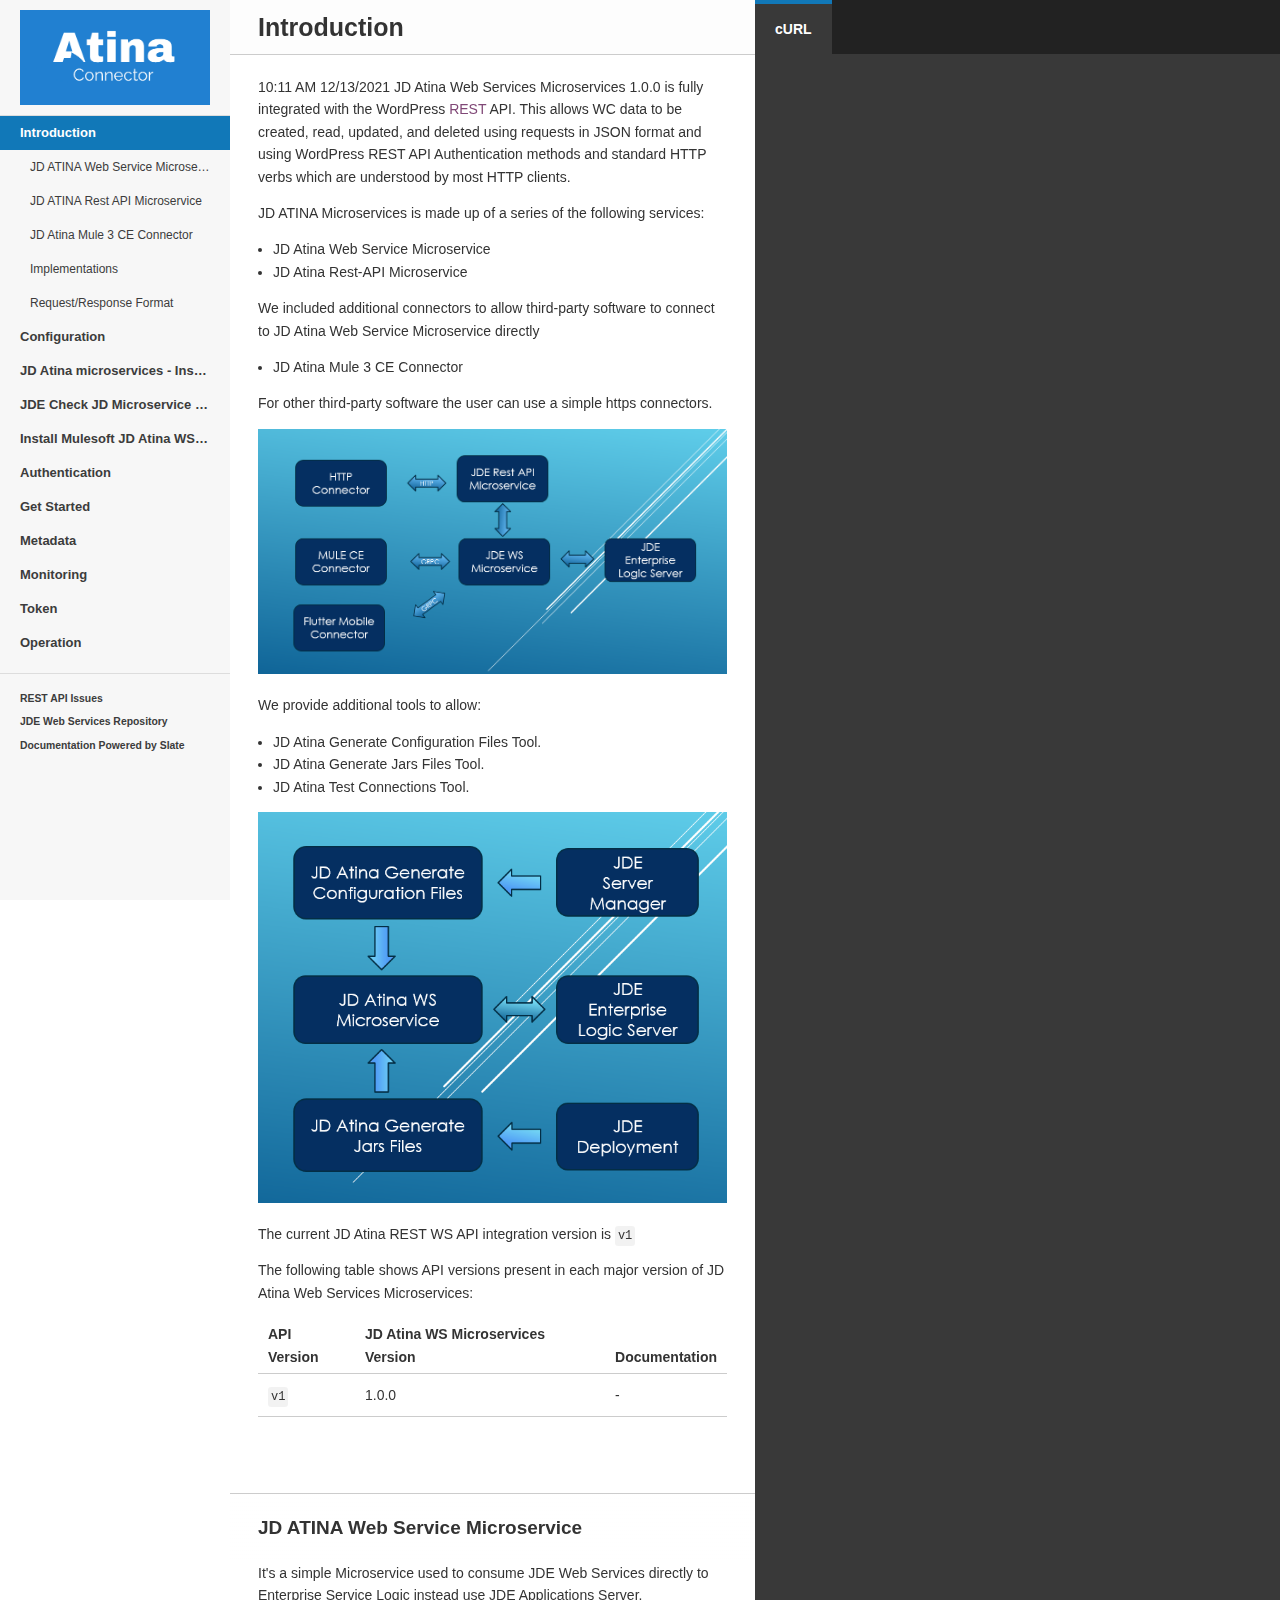
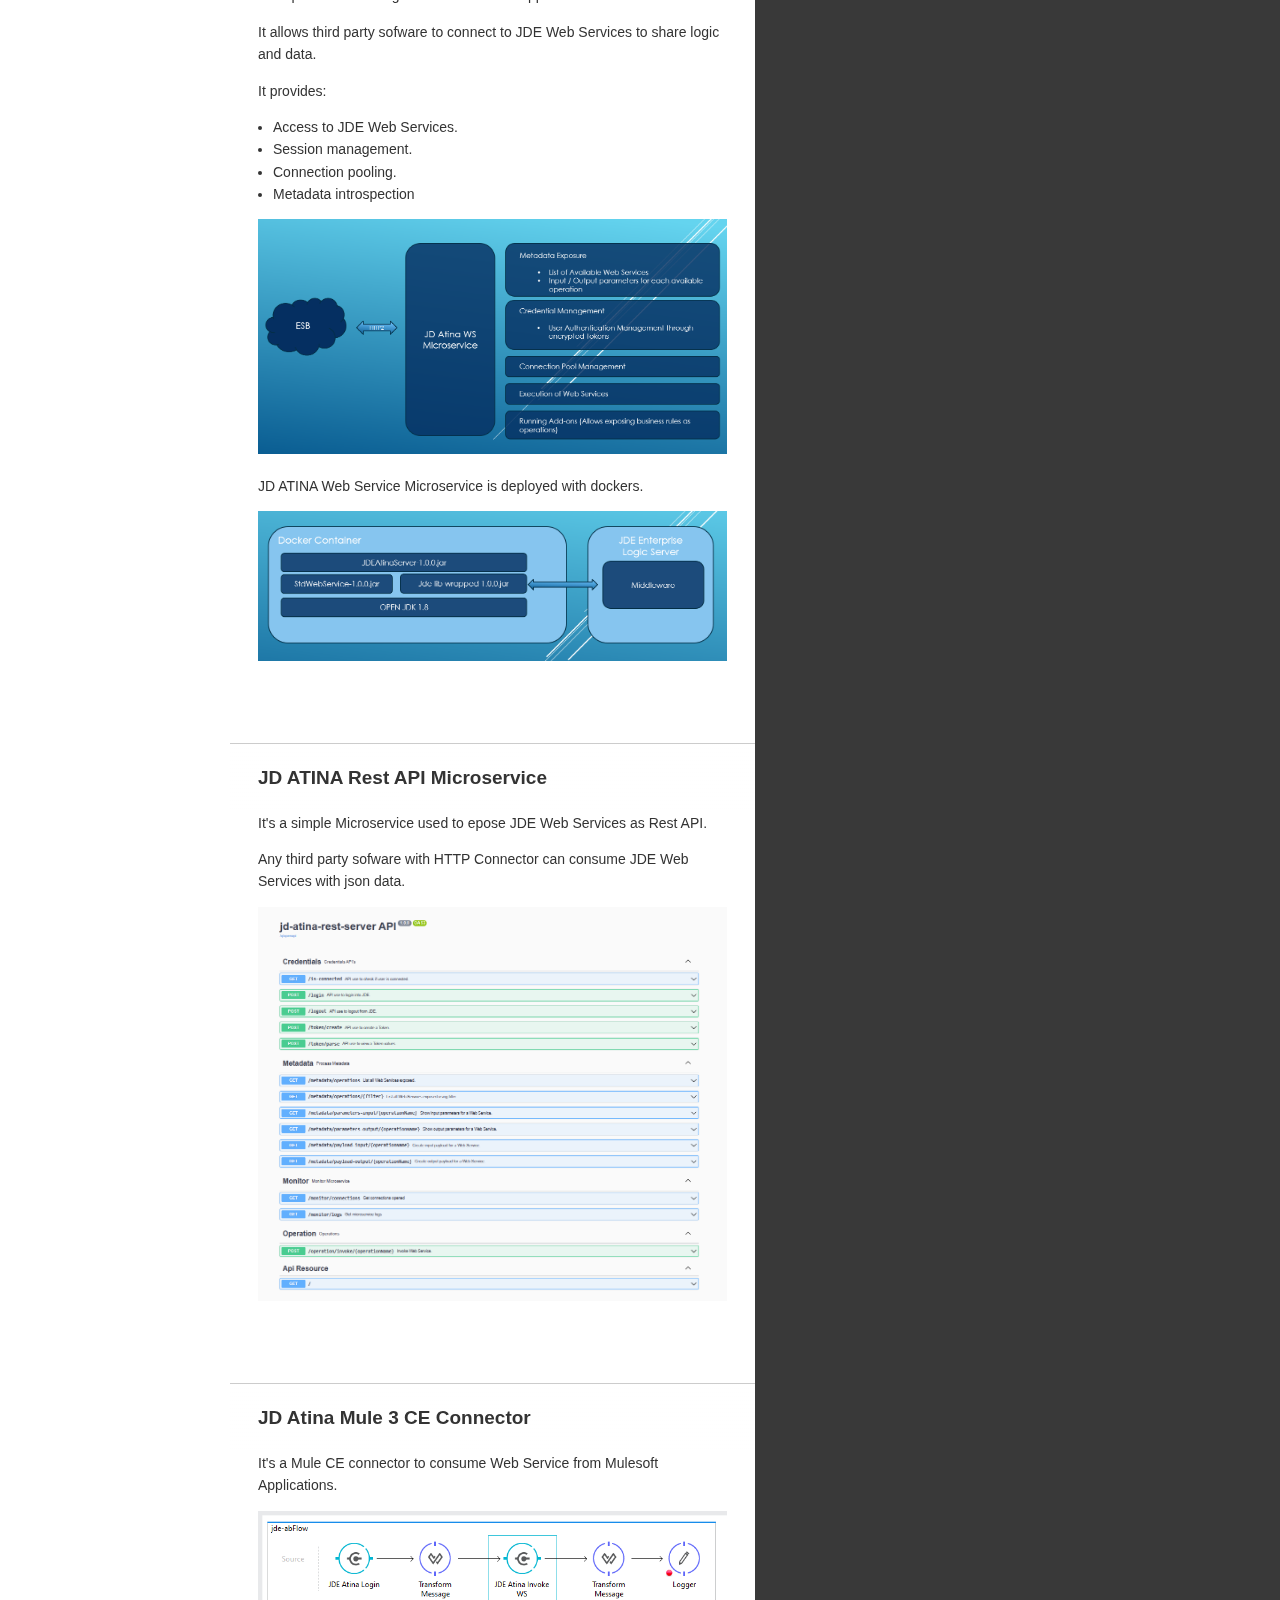
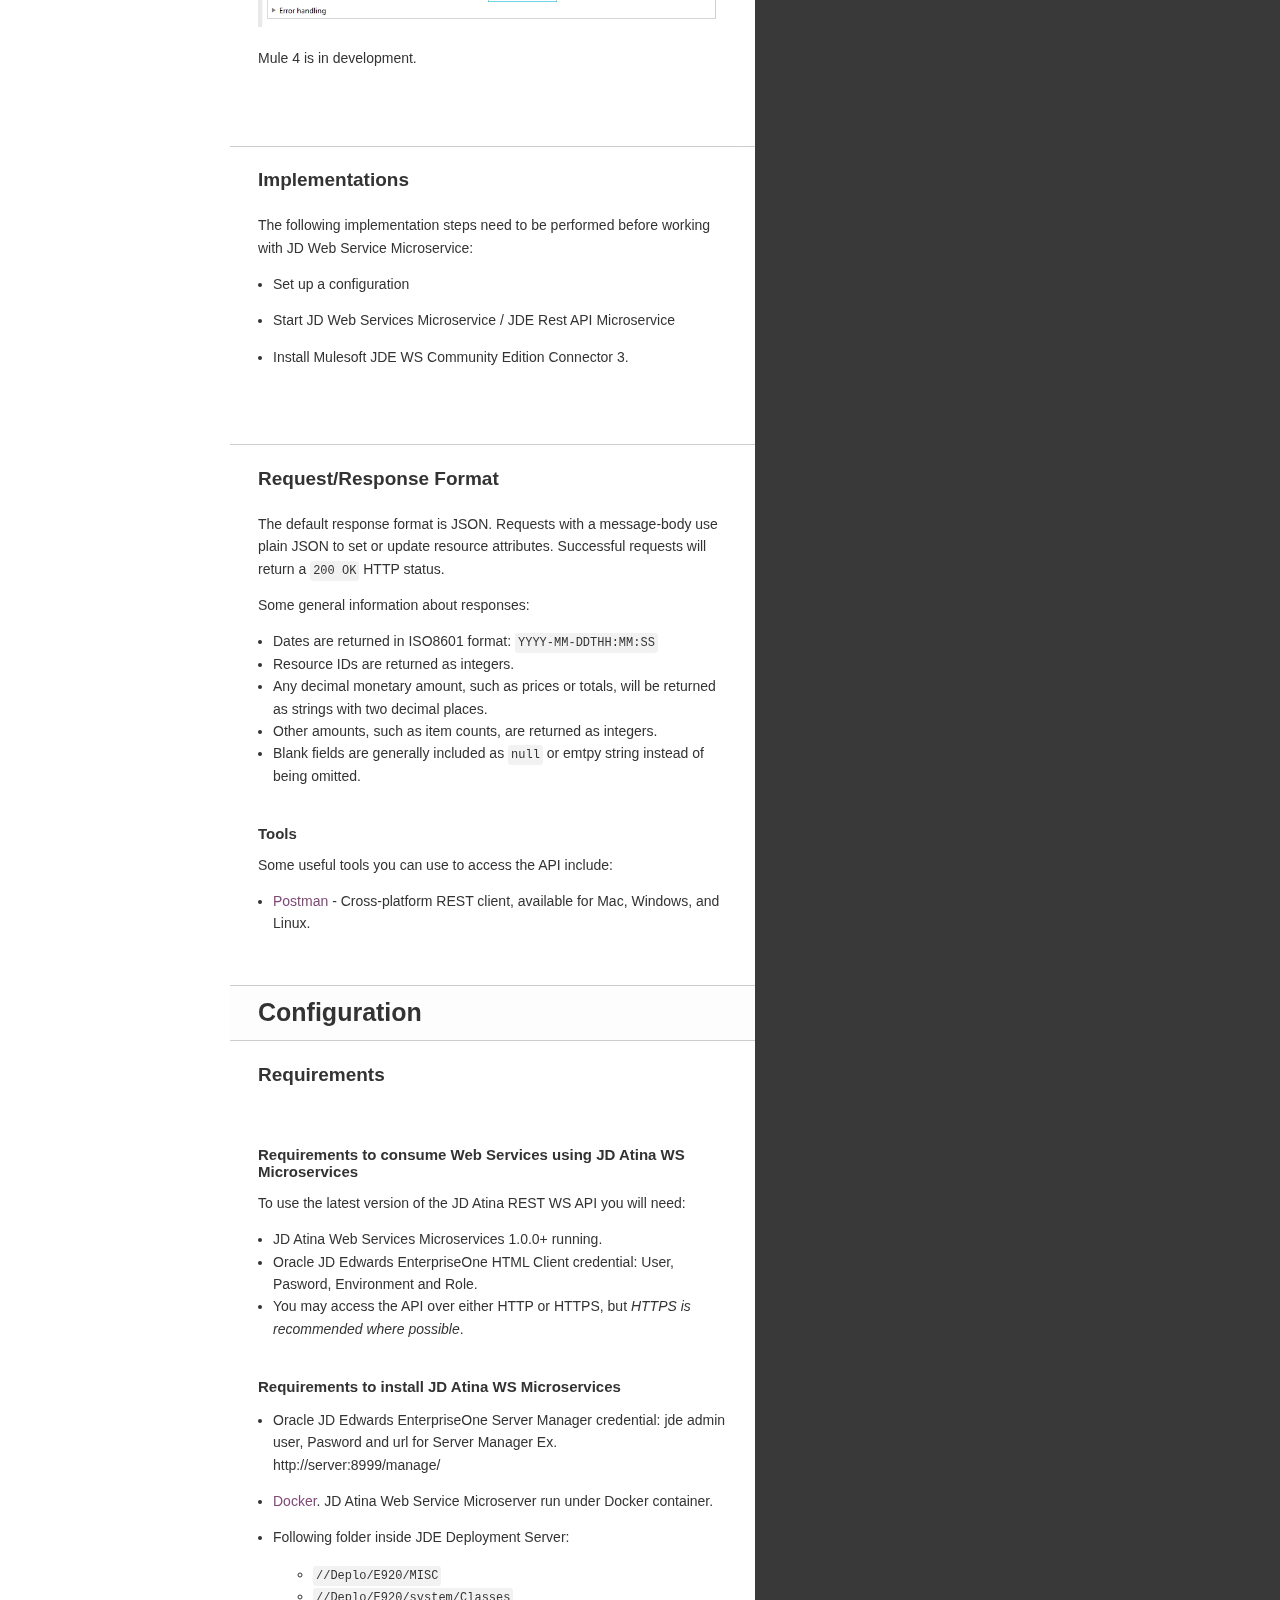
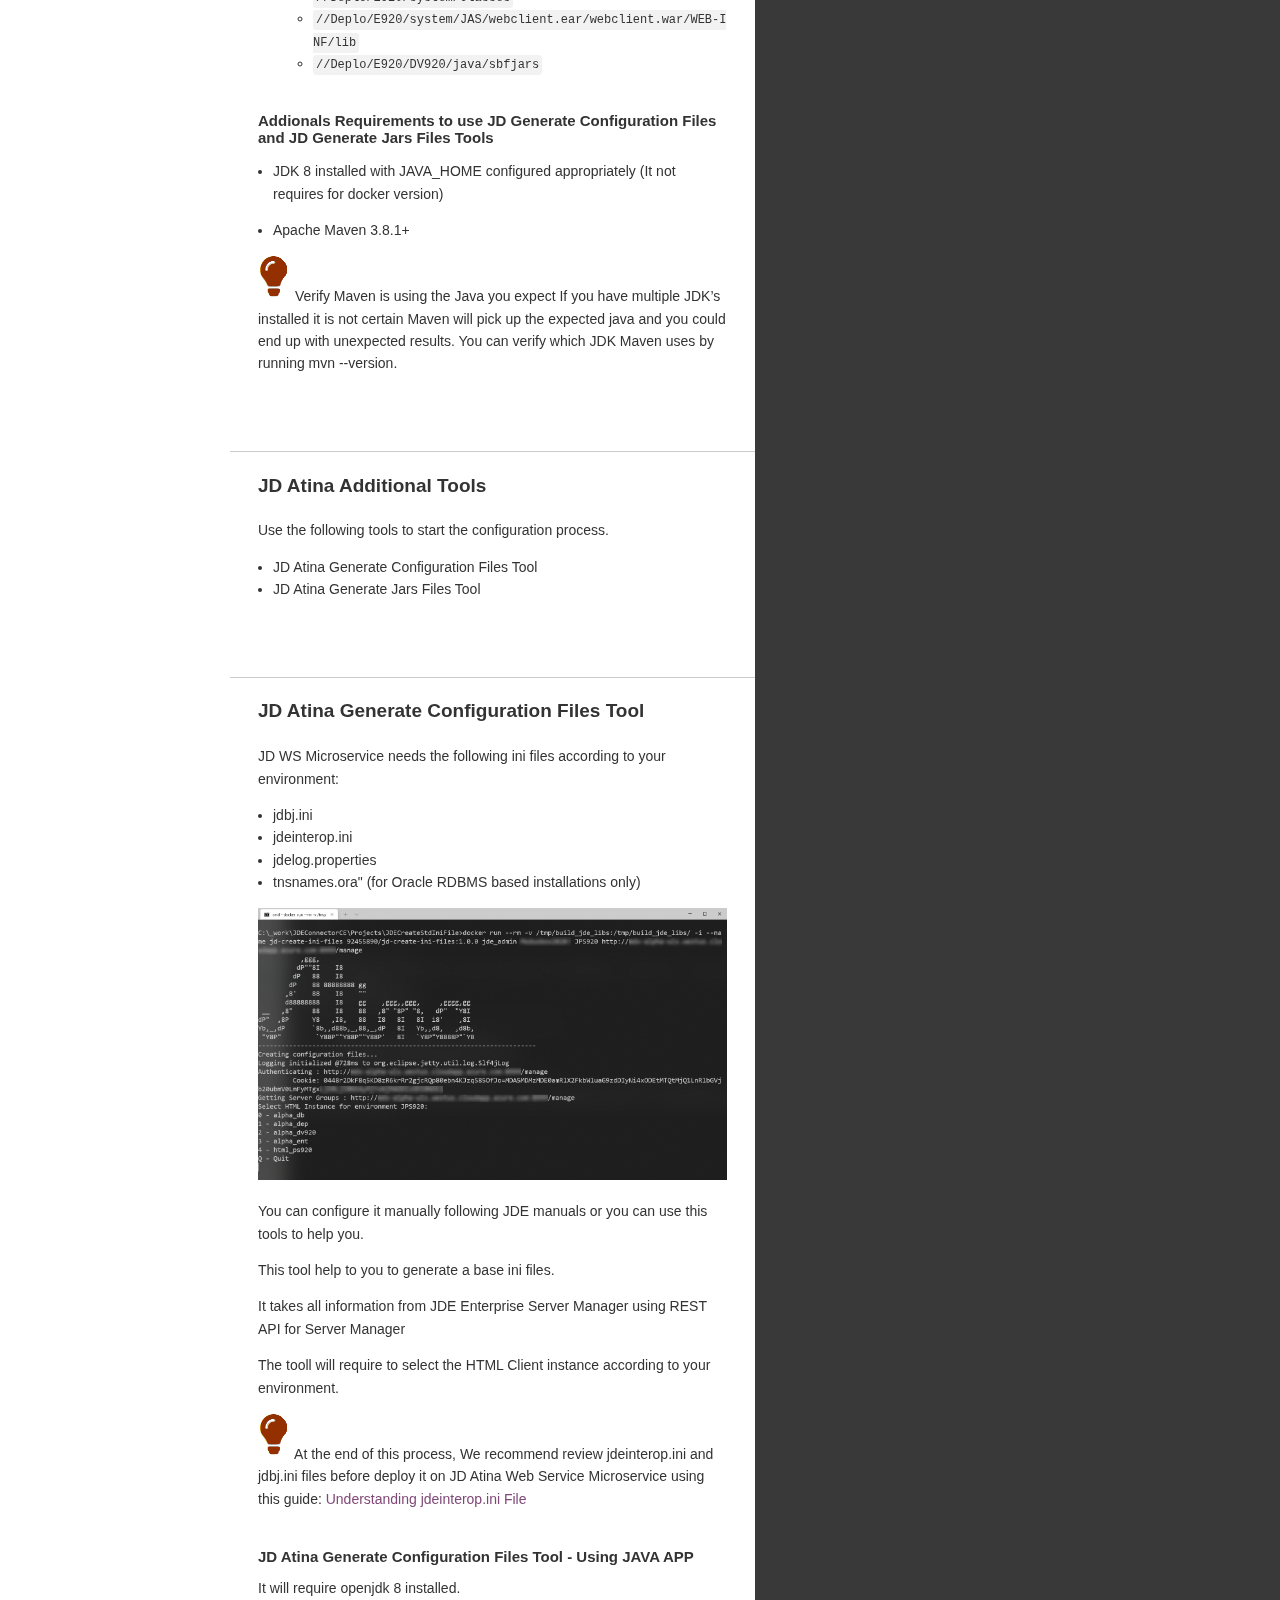
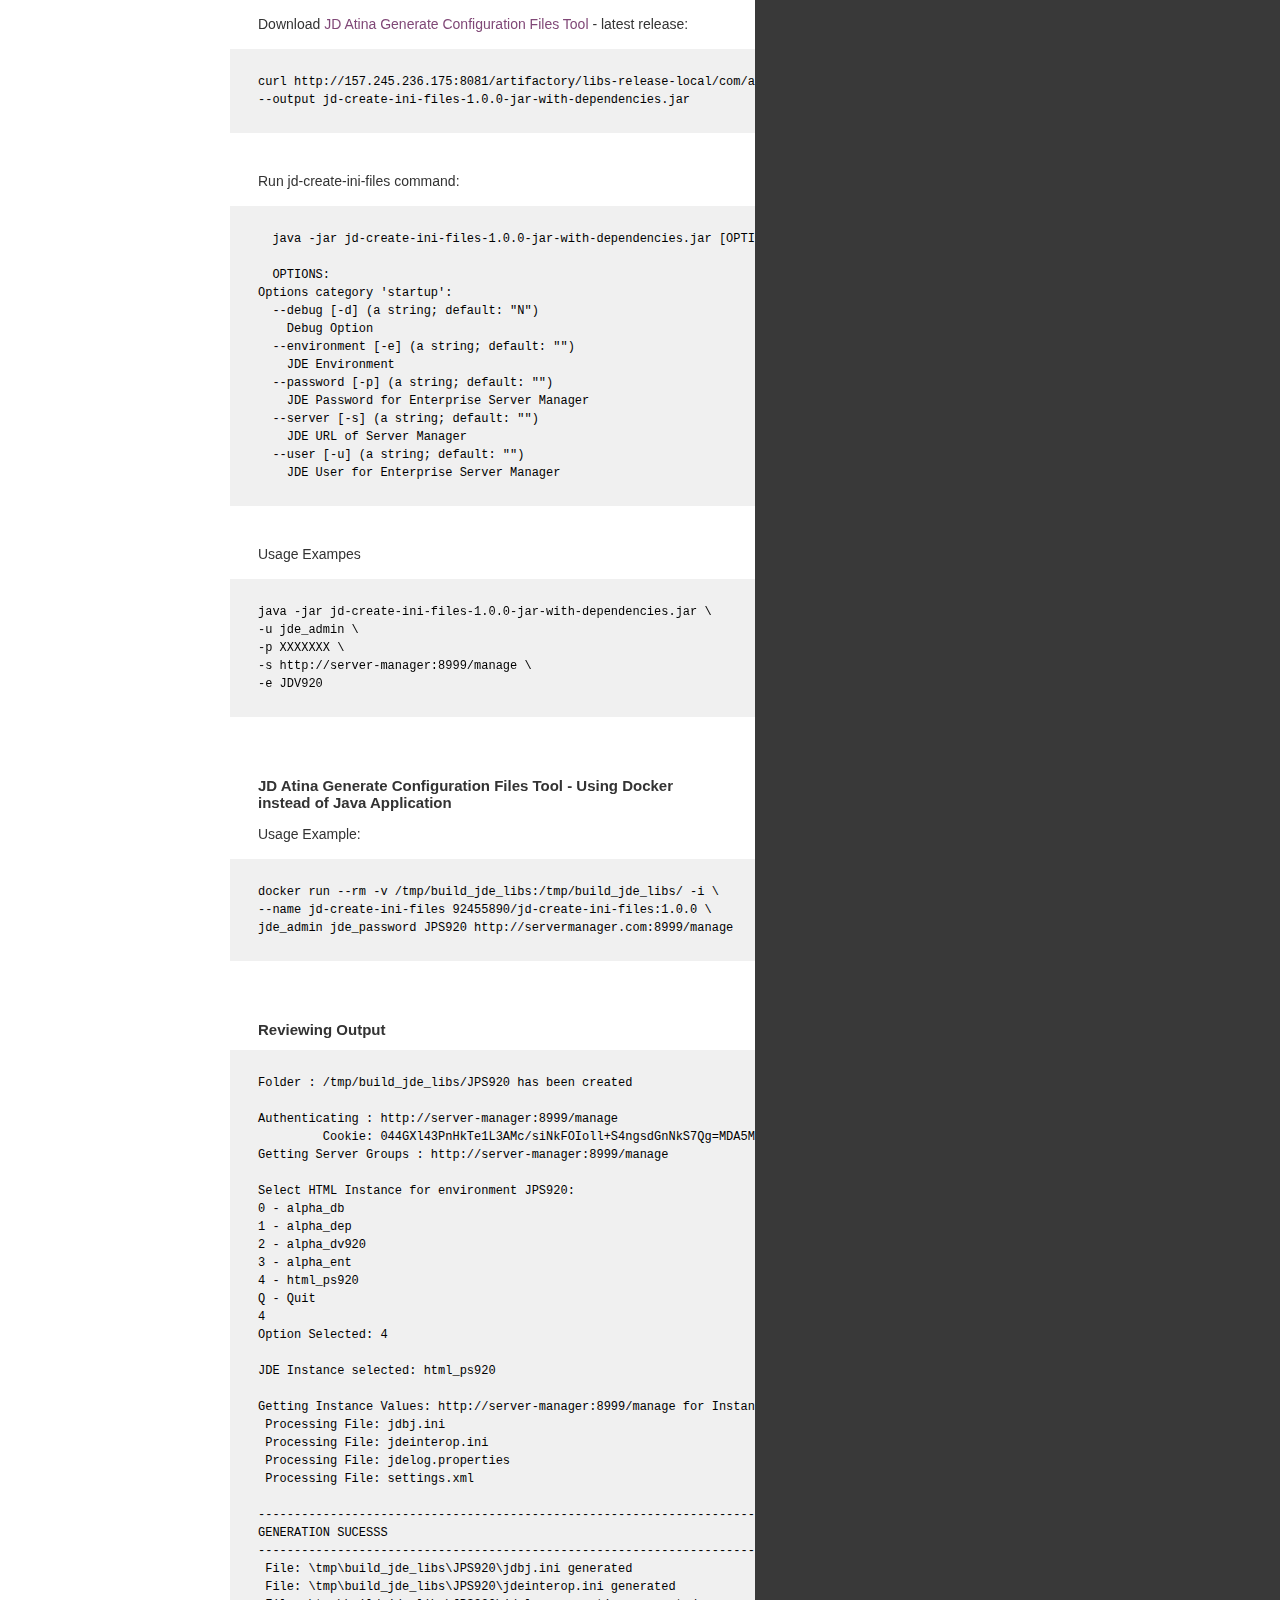
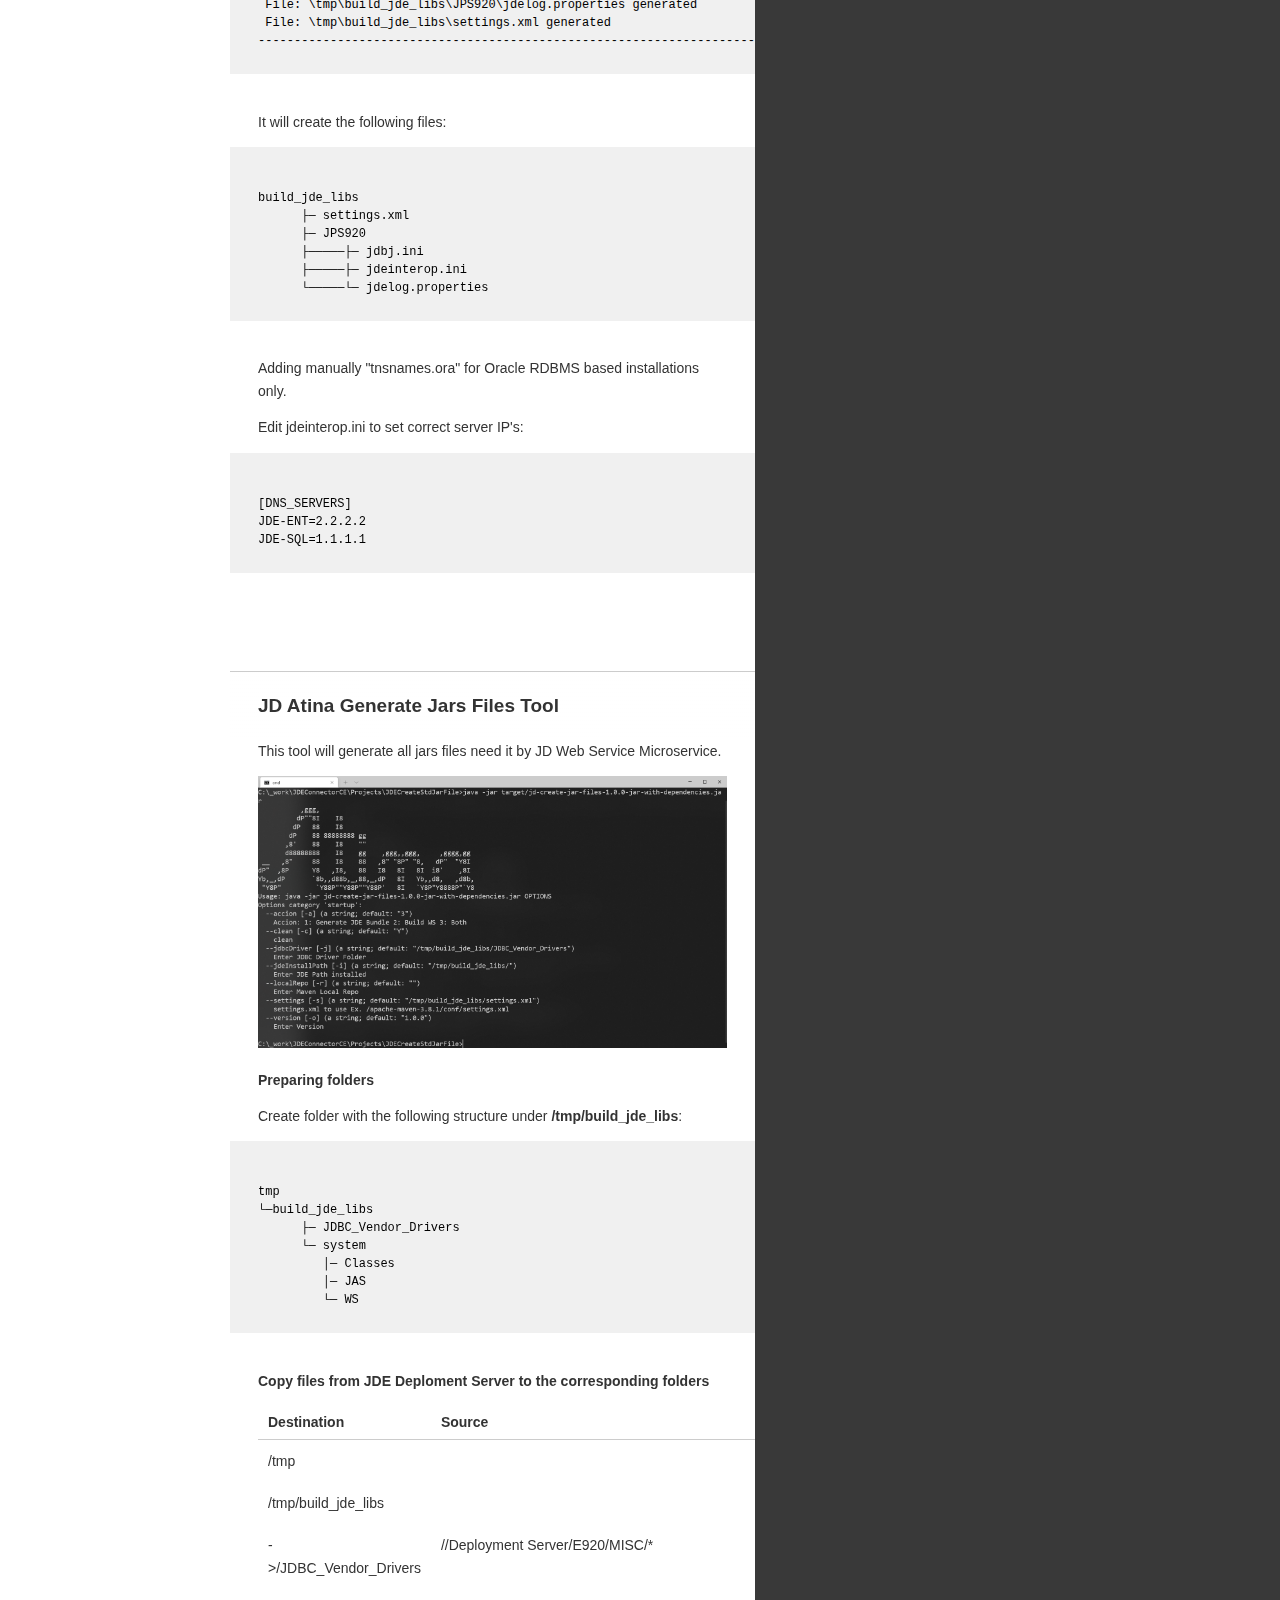
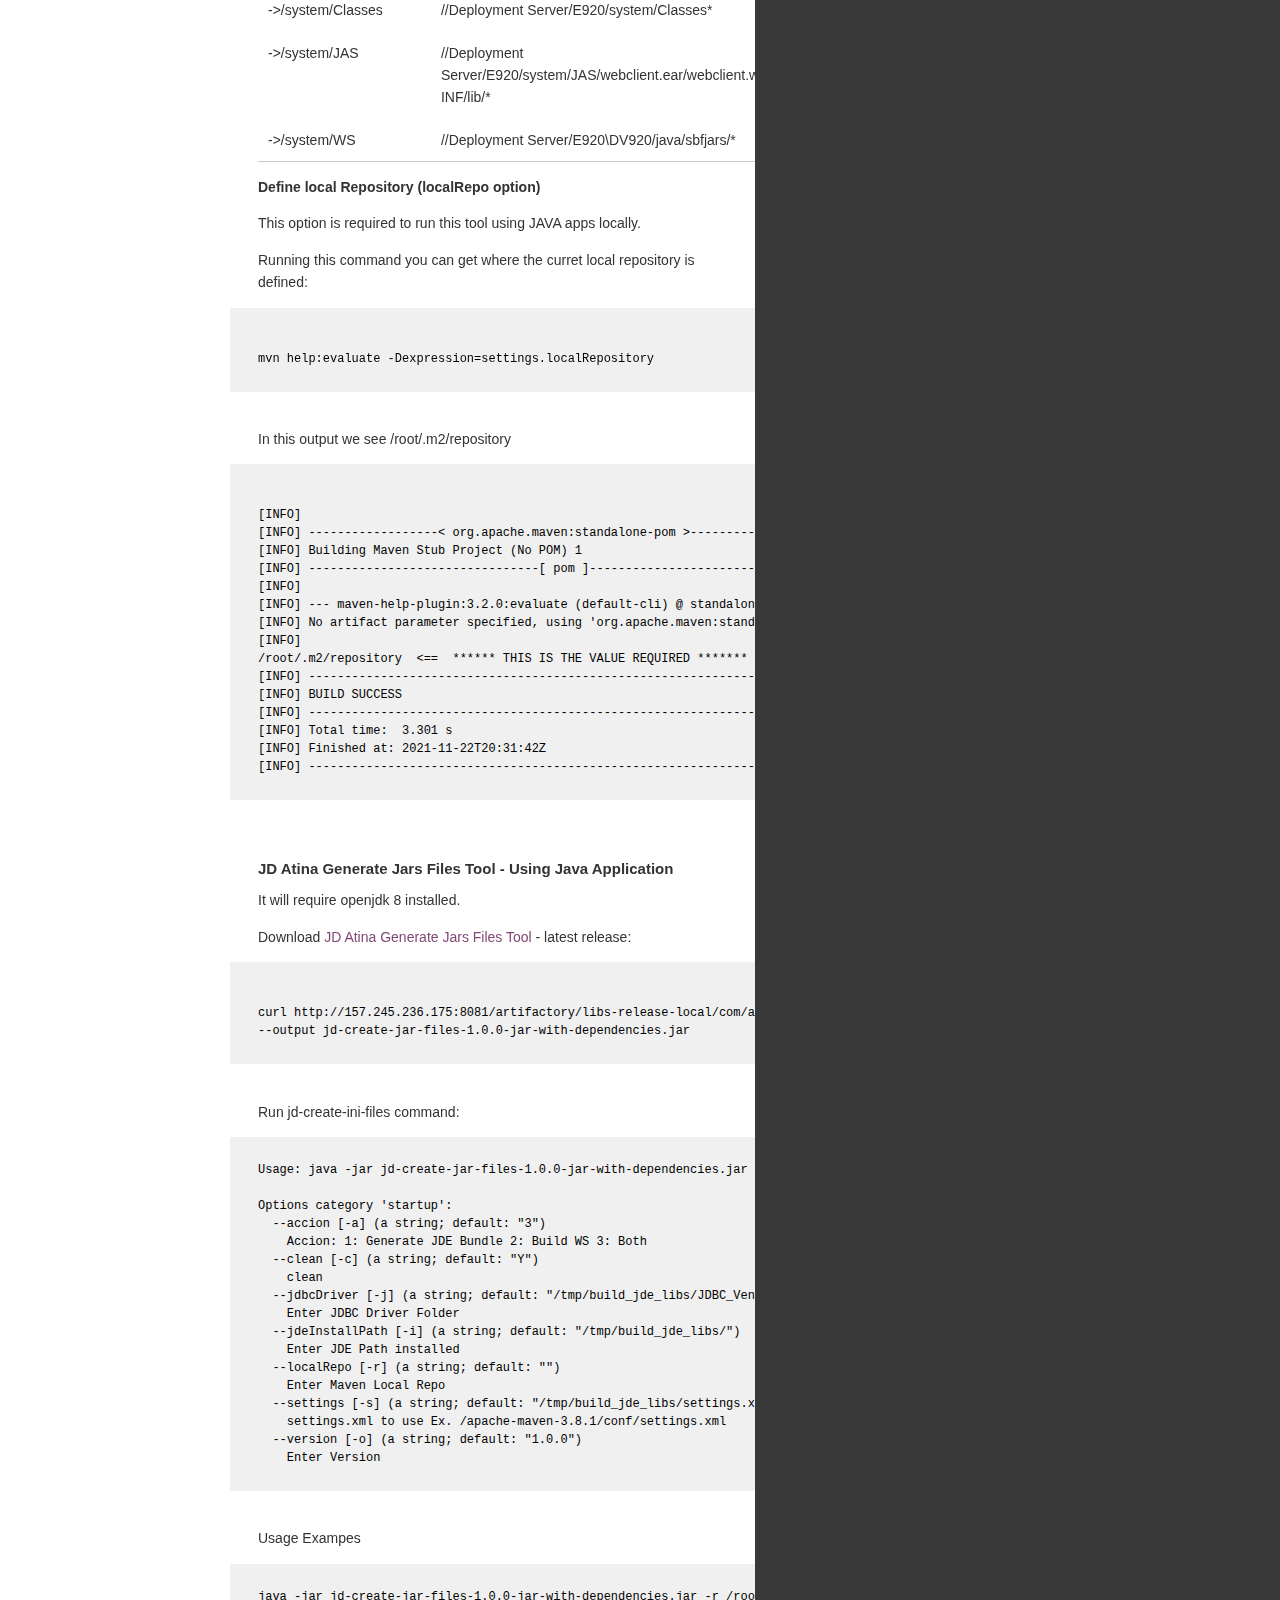
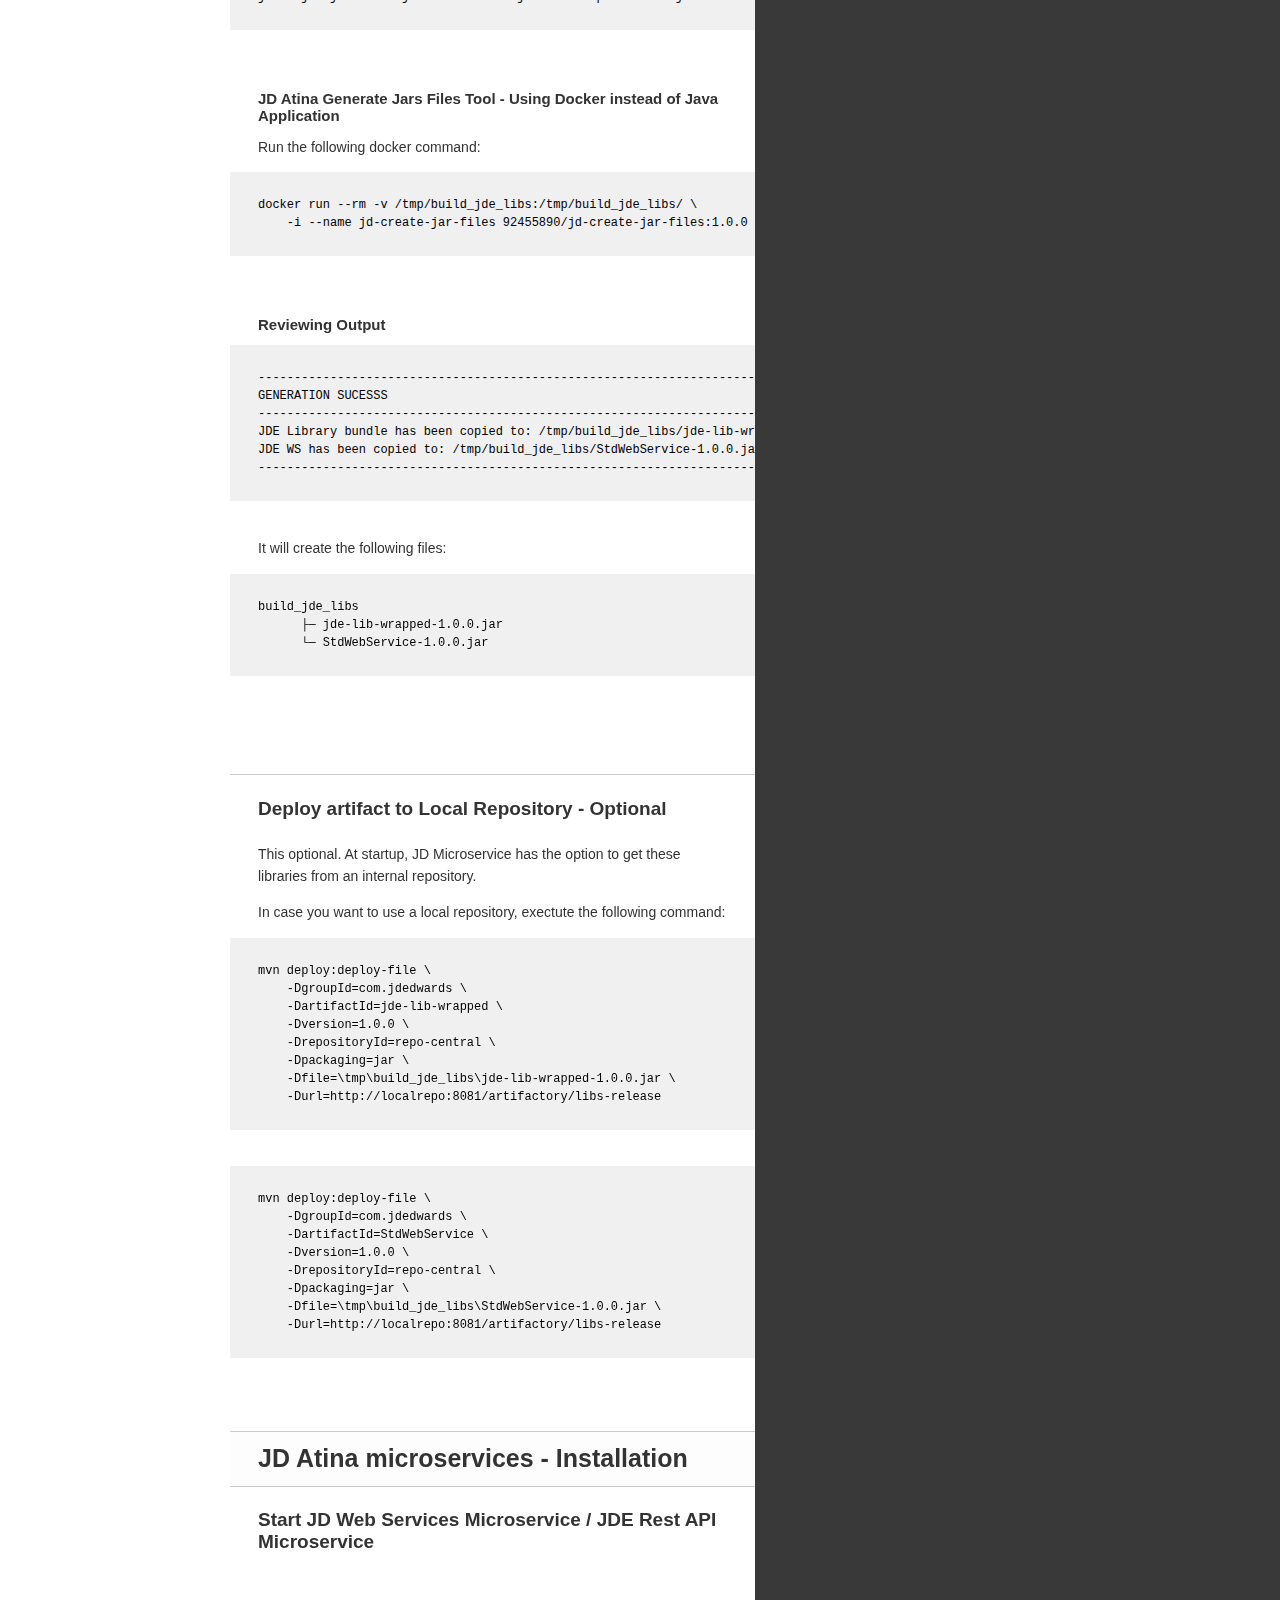
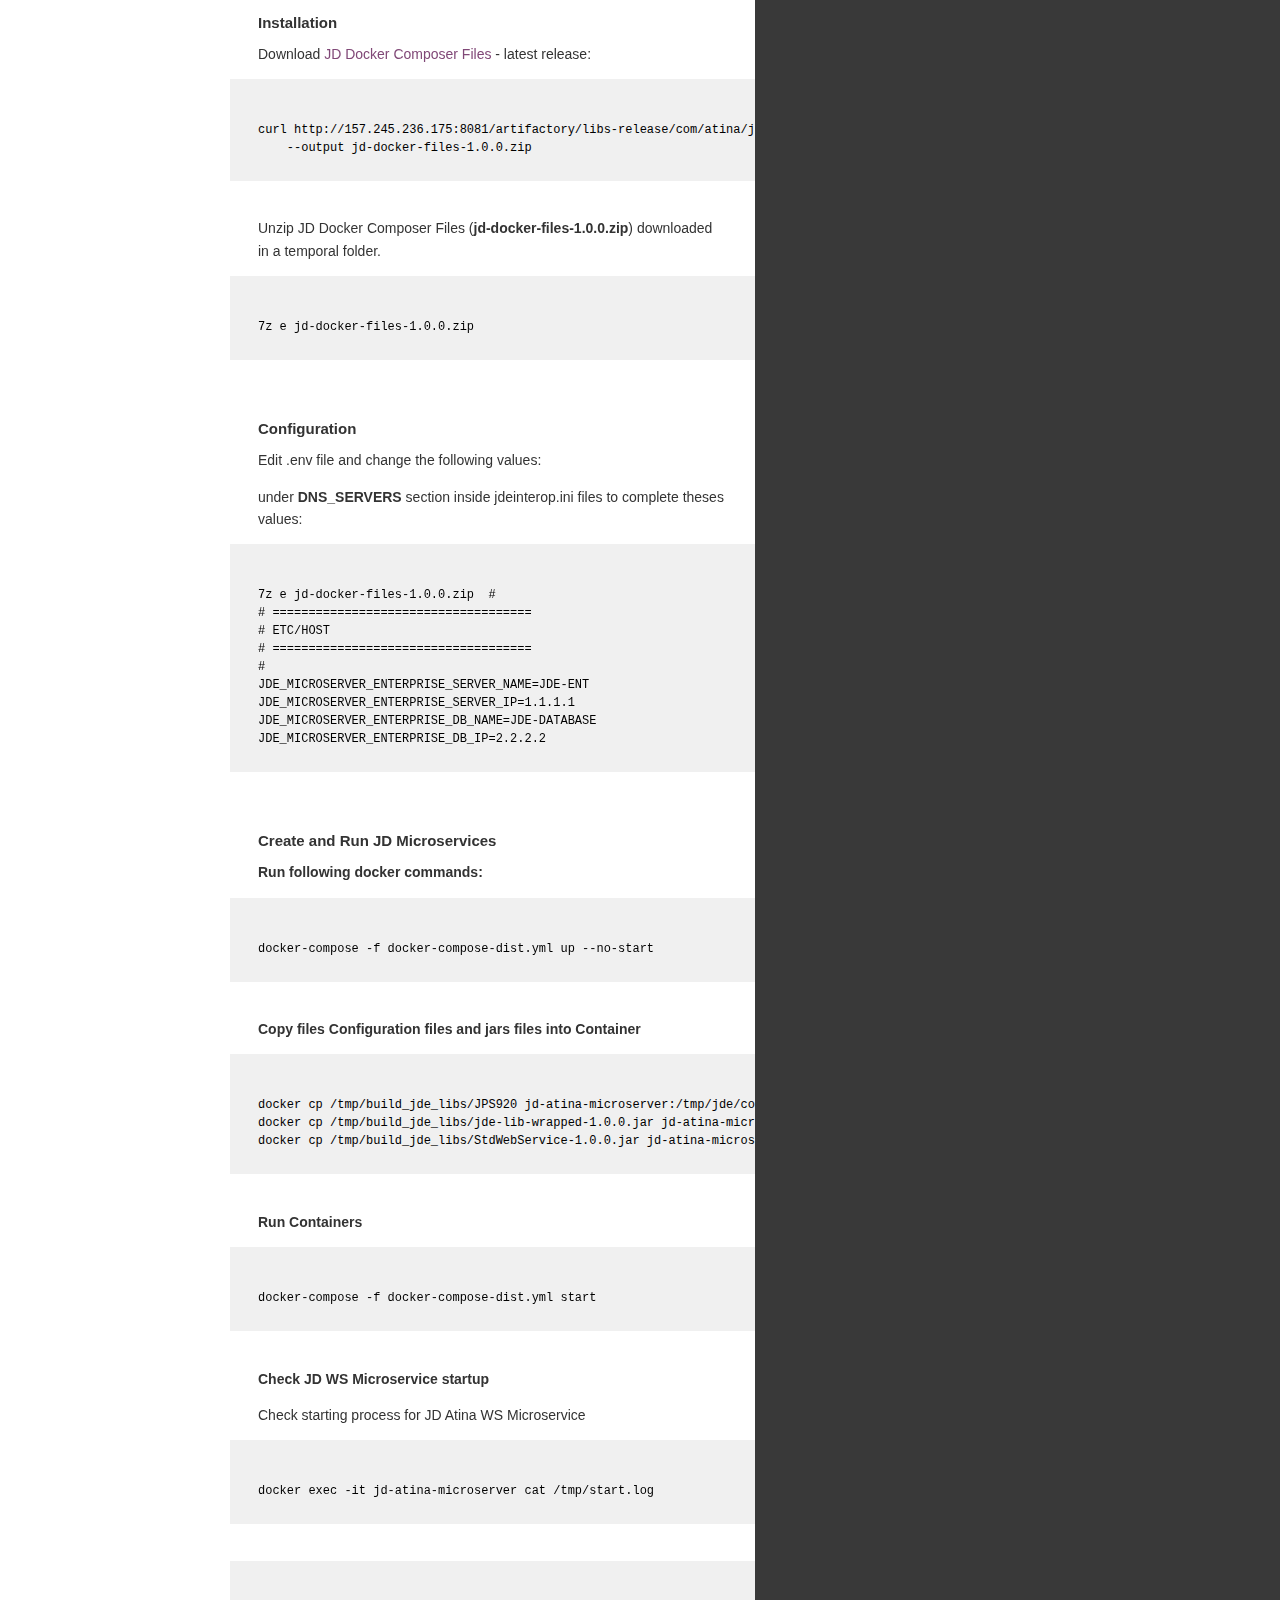
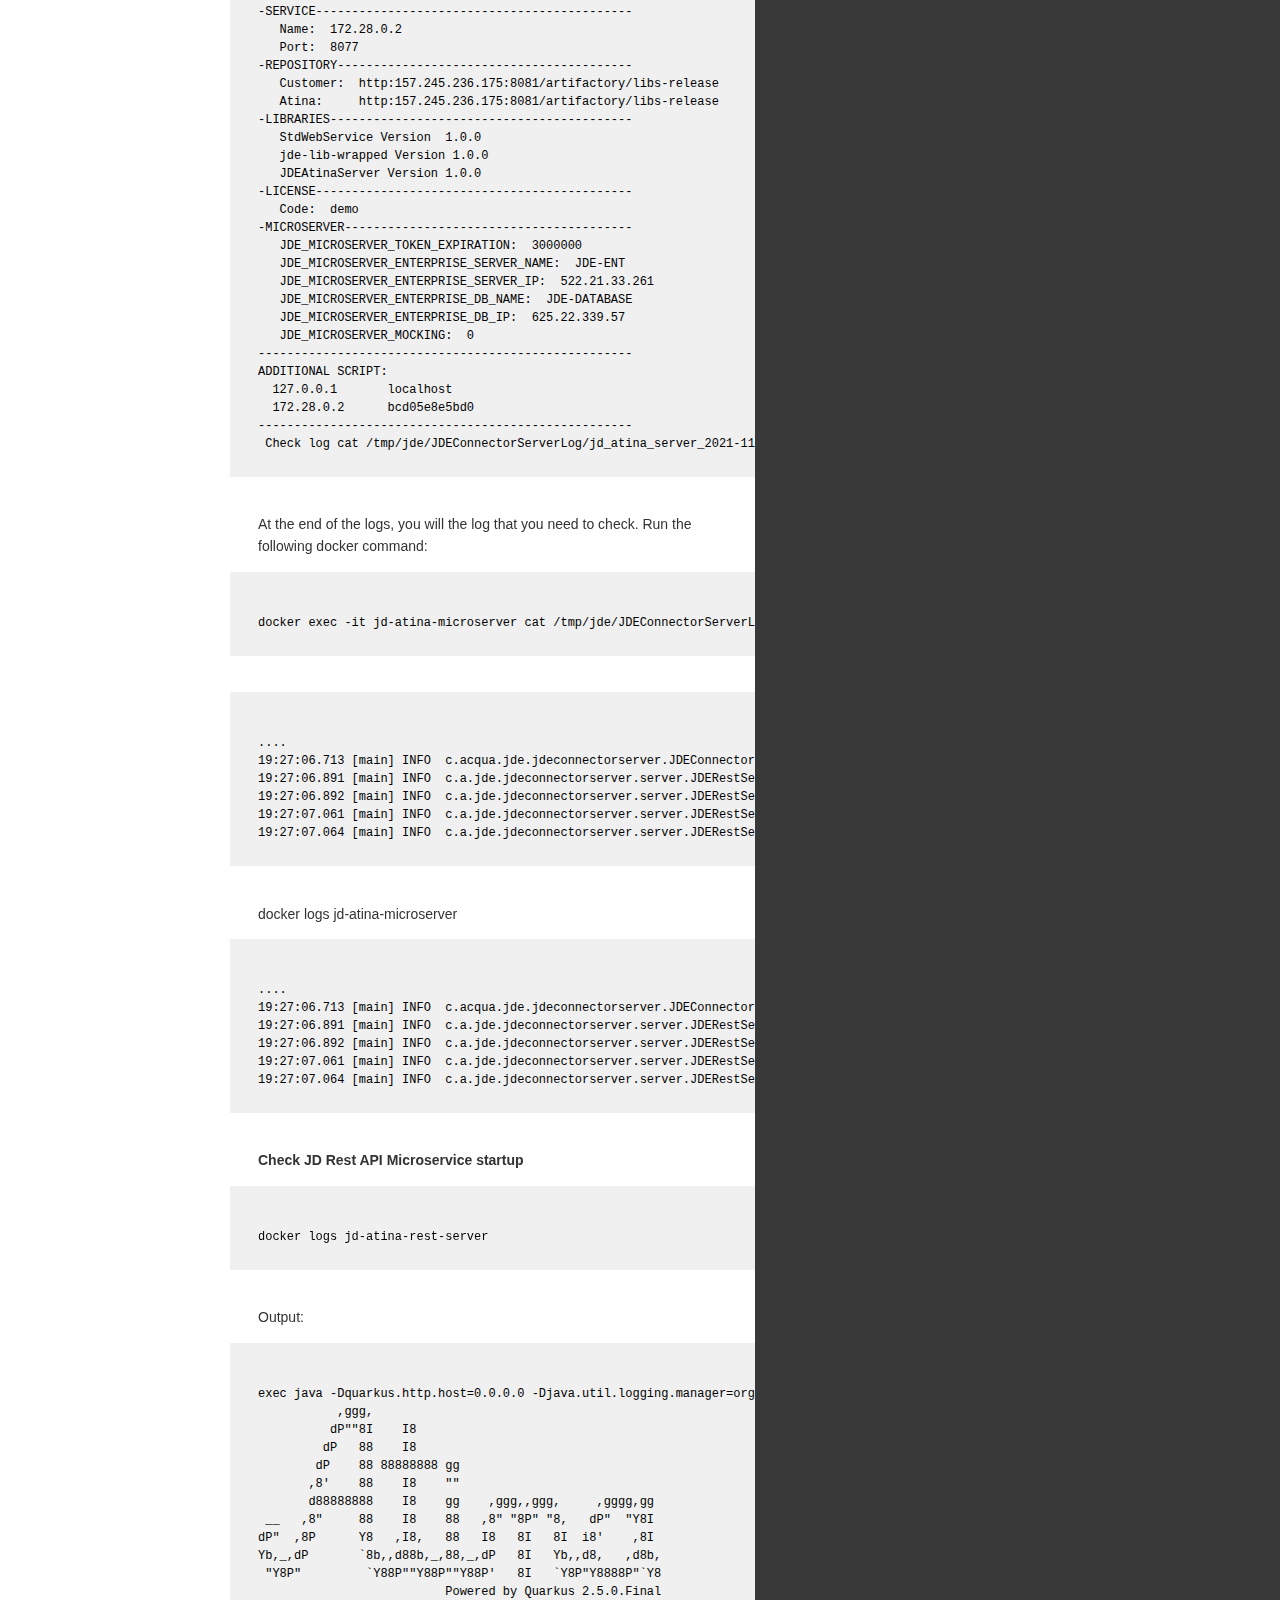
==== commit 2c6c9604: "update" ====
--- a/index.html
+++ b/index.html
@@ -215,7 +215,7 @@
   color: #f92672;
 }
     </style>
-    <link href="stylesheets/screen-dab5c3de.css" rel="stylesheet" media="screen" />
+    <link href="stylesheets/screen-e9e6873c.css" rel="stylesheet" media="screen" />
     <link href="stylesheets/print-c427a123.css" rel="stylesheet" media="print" />
       <script src="javascripts/all_nosearch-c275c2f6.js"></script>
     <!-- Global site tag (gtag.js) - Google Analytics -->
@@ -2079,9 +2079,9 @@
     </span><span class="nl">"sessionId"</span><span class="p">:</span><span class="w"> </span><span class="mi">248951487</span><span class="w">
 </span><span class="p">}</span><span class="w">
 </span></code></pre></div><h1 id='operation'>Operation</h1>
-<p>APIs to create and view tokens.</p>
+<p>APIs to invoke Web Services</p>
 <h2 id='invoke-web-service'>Invoke Web Service</h2>
-<p>Use this API to invoke Web Services.</p>
+<p>Use this API to invoke available web services endpoints.</p>
 <h3 id='http-request'>HTTP request</h3>
 <div class="api-endpoint">
     <div class="endpoint-data">
@@ -2109,14 +2109,7 @@
 </tr>
 </tbody></table>
 <h4 id='body-parameters'>Body parameters</h4>
-<p>Web Service Payload. Use API </p>
-
-<div class="api-endpoint">
-    <div class="endpoint-data">
-        <i class="label label-get">GET</i>
-        <h6>/metadata/payload-input/<web-service></h6>
-    </div>
-</div>
+<p>Web Service Payload. Use <a href="#Get%20Payload%20Input%20for%20a%20Web%20Service">Get Payload Input for a Web Service</a></p>
 <div class="highlight"><pre class="highlight plaintext"><code>curl --location --request POST 'https://192.168.99.100/operation/invoke/oracle.e1.bssv.JP410000.InventoryManager.getItemPrice' \
 --header 'Token: eyJhbGciOiJIUzI1NiJ9.[base64].Ogs48EupSc2VMFfYp10lvbdtEjE5Qk6pte9x3KKZPio' \
 --header 'Accept: application/json' \
--- a/stylesheets/screen-e9e6873c.css
+++ b/stylesheets/screen-e9e6873c.css
@@ -0,0 +1 @@
+/*! normalize.css v3.0.2 | MIT License | git.io/normalize */html{font-family:sans-serif;-ms-text-size-adjust:100%;-webkit-text-size-adjust:100%}body{margin:0}article,aside,details,figcaption,figure,footer,header,hgroup,main,menu,nav,section,summary{display:block}audio,canvas,progress,video{display:inline-block;vertical-align:baseline}audio:not([controls]){display:none;height:0}[hidden],template{display:none}a{background-color:transparent}a:active,a:hover{outline:0}abbr[title]{border-bottom:1px dotted}b,strong{font-weight:bold}dfn{font-style:italic}h1{font-size:2em;margin:0.67em 0}mark{background:#ff0;color:#000}small{font-size:80%}sub,sup{font-size:75%;line-height:0;position:relative;vertical-align:baseline}sup{top:-0.5em}sub{bottom:-0.25em}img{border:0}svg:not(:root){overflow:hidden}figure{margin:1em 40px}hr{-webkit-box-sizing:content-box;box-sizing:content-box;height:0}pre{overflow:auto}code,kbd,pre,samp{font-family:monospace, monospace;font-size:1em}button,input,optgroup,select,textarea{color:inherit;font:inherit;margin:0}button{overflow:visible}button,select{text-transform:none}button,html input[type="button"],input[type="reset"],input[type="submit"]{-webkit-appearance:button;cursor:pointer}button[disabled],html input[disabled]{cursor:default}button::-moz-focus-inner,input::-moz-focus-inner{border:0;padding:0}input{line-height:normal}input[type="checkbox"],input[type="radio"]{-webkit-box-sizing:border-box;box-sizing:border-box;padding:0}input[type="number"]::-webkit-inner-spin-button,input[type="number"]::-webkit-outer-spin-button{height:auto}input[type="search"]{-webkit-appearance:textfield;-webkit-box-sizing:content-box;box-sizing:content-box}input[type="search"]::-webkit-search-cancel-button,input[type="search"]::-webkit-search-decoration{-webkit-appearance:none}fieldset{border:1px solid #c0c0c0;margin:0 2px;padding:0.35em 0.625em 0.75em}legend{border:0;padding:0}textarea{overflow:auto}optgroup{font-weight:bold}table{border-collapse:collapse;border-spacing:0}td,th{padding:0}.content h1,.content h2,.content h3,.content h4,.content h5,.content h6,html,body{font-family:-apple-system, BlinkMacSystemFont, "Segoe UI", Roboto, Helvetica, Arial, sans-serif, "Apple Color Emoji", "Segoe UI Emoji", "Segoe UI Symbol";font-size:14px}.content h1,.content h2,.content h3,.content h4,.content h5,.content h6{font-weight:bold}.content code,.content pre,.api-endpoint .endpoint-data h6{font-family:Consolas, Menlo, Monaco, "Lucida Console", "Liberation Mono", "DejaVu Sans Mono", "Bitstream Vera Sans Mono", "Courier New", monospace, serif;font-size:12px;line-height:1.5}.content code{word-break:break-all;-webkit-hyphens:auto;-ms-hyphens:auto;hyphens:auto}@font-face{font-family:'slate';src:url(../fonts/slate-cfc9d06b.eot?-syv14m);src:url(../fonts/slate-cfc9d06b.eot?#iefix-syv14m) format("embedded-opentype"),url(../fonts/slate.woff2?-syv14m) format("woff2"),url(../fonts/slate.woff?-syv14m) format("woff"),url(../fonts/slate-7b7da4fe.ttf?-syv14m) format("truetype"),url(../fonts/slate-e55b8307.svg?-syv14m#slate) format("svg");font-weight:normal;font-style:normal}.content aside.warning:before,#warning-top .info:before,.content aside.notice:before,.content aside.success:before,.toc-wrapper>.search:before{font-family:'slate';speak:none;font-style:normal;font-weight:normal;font-variant:normal;text-transform:none;line-height:1}.content aside.warning:before,#warning-top .info:before{content:"\e600"}.content aside.notice:before{content:"\e602"}.content aside.success:before{content:"\e606"}.toc-wrapper>.search:before{content:"\e607"}html,body{color:#333;padding:0;margin:0;-webkit-font-smoothing:antialiased;-moz-osx-font-smoothing:grayscale;background-color:#ffffff;height:100%;-webkit-text-size-adjust:none}#toc>ul>li>a>span{float:right;background-color:#2484FF;border-radius:40px;width:20px}.toc-wrapper{-webkit-transition:left 0.3s ease-in-out;transition:left 0.3s ease-in-out;overflow-y:auto;overflow-x:hidden;position:fixed;z-index:30;top:0;left:0;bottom:0;width:230px;background-color:#f7f7f7;font-size:13px;font-weight:bold}.toc-wrapper .lang-selector{display:none}.toc-wrapper .lang-selector a{padding-top:0.5em;padding-bottom:0.5em}.toc-wrapper .logo{padding:10px 20px;margin:0;display:block;border-bottom:1px solid #ddd}.toc-wrapper .logo img{display:block;width:100%}.toc-wrapper>.search{position:relative}.toc-wrapper>.search input{background:#f7f7f7;border-width:0 0 1px 0;border-color:#666;padding:6px 0 6px 20px;-webkit-box-sizing:border-box;box-sizing:border-box;margin:10px 20px;width:190px;outline:none;color:#3c3c3c;border-radius:0}.toc-wrapper>.search:before{position:absolute;top:17px;left:20px;color:#3c3c3c}.toc-wrapper .search-results{margin-top:0;-webkit-box-sizing:border-box;box-sizing:border-box;height:0;overflow-y:auto;overflow-x:hidden;-webkit-transition-property:height, margin;transition-property:height, margin;-webkit-transition-duration:180ms;transition-duration:180ms;-webkit-transition-timing-function:ease-in-out;transition-timing-function:ease-in-out;background:#f7f7f7}.toc-wrapper .search-results.visible{height:30%;margin-bottom:1em}.toc-wrapper .search-results li{margin:1em 20px;line-height:1}.toc-wrapper .search-results a{color:#3c3c3c;text-decoration:none}.toc-wrapper .search-results a:hover{text-decoration:underline}.toc-wrapper ul,.toc-wrapper li{list-style:none;margin:0;padding:0;line-height:28px}.toc-wrapper li{color:#3c3c3c;-webkit-transition-duration:200ms;transition-duration:200ms;-webkit-transition-property:background;transition-property:background;-webkit-transition-timing-function:linear;transition-timing-function:linear}.toc-wrapper .toc-link.active{background-color:#1178b8;color:#fff}.toc-wrapper .toc-link.active-parent{background-color:#f7f7f7;color:#3c3c3c}.toc-wrapper .toc-list-h2{display:none;background-color:#f7f7f7;font-weight:normal}.toc-wrapper .toc-h2{padding-left:30px;font-size:12px}.toc-wrapper .toc-footer{padding:1em 0;margin-top:1em;border-top:1px dashed #ddd}.toc-wrapper .toc-footer li,.toc-wrapper .toc-footer a{color:#3c3c3c;text-decoration:none}.toc-wrapper .toc-footer a:hover{text-decoration:underline}.toc-wrapper .toc-footer li{font-size:0.8em;line-height:1.7;text-decoration:none}.toc-link,.toc-footer li{padding:0 20px 0 20px;display:block;overflow-x:hidden;white-space:nowrap;text-overflow:ellipsis;text-decoration:none;color:#3c3c3c;-webkit-transition-property:background;transition-property:background;-webkit-transition-timing-function:linear;transition-timing-function:linear;-webkit-transition-duration:130ms;transition-duration:130ms}#nav-button{padding:0 1.5em 5em 0;display:none;position:fixed;top:0;left:0;z-index:100;color:#000;text-decoration:none;font-weight:bold;opacity:0.7;line-height:16px;-webkit-transition:left 0.3s ease-in-out;transition:left 0.3s ease-in-out}#nav-button span{display:block;padding:6px 6px 6px;background-color:rgba(255,255,255,0.7);-webkit-transform-origin:0 0;transform-origin:0 0;-webkit-transform:rotate(-90deg) translate(-100%, 0);transform:rotate(-90deg) translate(-100%, 0);border-radius:0 0 0 5px}#nav-button img{height:16px;vertical-align:bottom}#nav-button:hover{opacity:1}#nav-button.open{left:230px}.page-wrapper{margin-left:230px;position:relative;z-index:10;background-color:#ffffff;min-height:100%;padding-bottom:1px}.page-wrapper .dark-box{width:50%;background-color:#393939;position:absolute;right:0;top:0;bottom:0}.page-wrapper .lang-selector{position:fixed;z-index:50;border-bottom:5px solid #393939}.lang-selector{background-color:#222;width:100%;font-weight:bold}.lang-selector a{display:block;float:left;color:#fff;text-decoration:none;padding:0 10px;line-height:30px;outline:0}.lang-selector a:active,.lang-selector a:focus{background-color:#111;color:#fff}.lang-selector a.active{background-color:#393939;color:#fff}.lang-selector:after{content:'';clear:both;display:block}.content{-webkit-transform:translateZ(0);position:relative;z-index:30}.content:after{content:'';display:block;clear:both}.content>h1,.content>h2,.content>h3,.content>h4,.content>h5,.content>h6,.content>p,.content>table,.content>ul,.content>ol,.content>aside,.content>dl{margin-right:50%;padding:0 28px;-webkit-box-sizing:border-box;box-sizing:border-box;display:block}.content>ul,.content>ol{padding-left:43px}.content>h1,.content>h2,.content>div{clear:both}.content h1{font-size:25px;padding-top:0.5em;padding-bottom:0.5em;margin-bottom:21px;margin-top:2em;border-top:1px solid #ccc;border-bottom:1px solid #ccc;background-color:#fdfdfd}.content h1:first-child,.content div:first-child+h1{border-top-width:0;margin-top:0}.content h2{font-size:19px;margin-top:4em;margin-bottom:0;border-top:1px solid #ccc;padding-top:1.2em;padding-bottom:1.2em;background-image:-webkit-gradient(linear, left top, left bottom, from(rgba(255,255,255,0.2)), to(rgba(255,255,255,0)));background-image:linear-gradient(to bottom, rgba(255,255,255,0.2), rgba(255,255,255,0))}.content h1+h2,.content h1+div+h2{margin-top:-21px;border-top:none}.content h3,.content h4,.content h5,.content h6{font-size:15px;margin-top:2.5em;margin-bottom:0.8em}.content h4,.content h5,.content h6{font-size:10px}.content hr{margin:2em 0;border-top:2px solid #393939;border-bottom:2px solid #ffffff}.content table{margin-bottom:1em;overflow:auto}.content table th,.content table td{text-align:left;vertical-align:top;line-height:1.6}.content table th code,.content table td code{white-space:nowrap}.content table th{padding:5px 10px;border-bottom:1px solid #ccc;vertical-align:bottom}.content table td{padding:10px}.content table tr:last-child{border-bottom:1px solid #ccc}.content table tr:nth-child(odd)>td{background-color:white}.content table tr:nth-child(even)>td{background-color:white}.content dt{font-weight:bold}.content dd{margin-left:15px}.content p,.content li,.content dt,.content dd{line-height:1.6;margin-top:0}.content img{max-width:100%}.content code{background-color:rgba(0,0,0,0.05);padding:3px;border-radius:3px}.content pre>code{background-color:transparent;padding:0}.content aside{padding-top:1em;padding-bottom:1em;margin-top:1.5em;margin-bottom:1.5em;background:#9B5C8F;line-height:1.6}.content aside.warning{background-color:#ca4949}.content aside.success{background-color:#38a845}.content aside:before{vertical-align:middle;padding-right:0.5em;font-size:14px}.content .search-highlight{padding:2px;margin:-3px;border-radius:4px;border:1px solid #F7E633;background:-webkit-gradient(linear, right bottom, left top, from(#F7E633), to(#F1D32F));background:linear-gradient(to top left, #F7E633 0%, #F1D32F 100%)}.content pre,.content blockquote{background-color:#292929;color:#fff;margin:0;width:50%;float:right;clear:right;-webkit-box-sizing:border-box;box-sizing:border-box}.content pre>p,.content blockquote>p{margin:0}.content pre a,.content blockquote a{color:#fff;text-decoration:none;border-bottom:dashed 1px #ccc}.content pre{padding-top:2em;padding-bottom:2em;padding:2em 28px}.content blockquote>p{background-color:#191D1F;padding:13px 2em;color:#eee}@media (max-width: 930px){.toc-wrapper{left:-230px}.toc-wrapper.open{left:0}.page-wrapper{margin-left:0}#nav-button{display:block}.toc-link{padding-top:0.3em;padding-bottom:0.3em}}@media (max-width: 700px){.dark-box{display:none}.content>h1,.content>h2,.content>h3,.content>h4,.content>h5,.content>h6,.content>p,.content>table,.content>ul,.content>ol,.content>aside,.content>dl,.api-endpoint{margin-right:0}.toc-wrapper .lang-selector{display:block}.page-wrapper .lang-selector{display:none}.content pre,.content blockquote{width:auto;float:none}.content>pre+h1,.content>blockquote+h1,.content>pre+h2,.content>blockquote+h2,.content>pre+h3,.content>blockquote+h3,.content>pre+h4,.content>blockquote+h4,.content>pre+h5,.content>blockquote+h5,.content>pre+h6,.content>blockquote+h6,.content>pre+p,.content>blockquote+p,.content>pre+table,.content>blockquote+table,.content>pre+ul,.content>blockquote+ul,.content>pre+ol,.content>blockquote+ol,.content>pre+aside,.content>blockquote+aside,.content>pre+dl,.content>blockquote+dl,.content pre+.api-endpoint,.content blockquote+.api-endpoint{margin-top:28px}}.highlight .c,.highlight .cm,.highlight .c1,.highlight .cs{color:#909090}.highlight,.highlight .w{background-color:#292929}body.has-warning{margin-top:33px}body.has-warning .toc-wrapper{top:33px}.center-column{float:left !important;background-color:#f0f0f0 !important;color:black !important;clear:none !important;margin-right:50% !important;width:50% !important;text-shadow:0 0 0 transparent !important}.toc-wrapper .toc-link:hover{background:#eee}.toc-wrapper .toc-link.active-parent:hover{background:#eee}.toc-wrapper .toc-link.active:hover{background:#1178b8}.toc-wrapper .toc-footer{border-top:1px solid #ddd}.toc-link,.toc-footer li{padding:3px 20px}#warning-top{text-shadow:0 1px 0 #d05d5d;-webkit-box-shadow:0 0 5px black;box-shadow:0 0 5px black;font-weight:bold;left:0;line-height:2.5;overflow:hidden;position:fixed;right:0;text-align:center;top:0;z-index:99999;background-color:#ca4949;color:white}#warning-top a{color:white;text-decoration:underline}#warning-top .info:before{font-size:14px;padding-right:0.5em;vertical-align:middle}.label{border-radius:2px;text-transform:uppercase;font-style:normal;white-space:nowrap}.label-get{background:#008000}.label-post,.label-put{background:#4e92d7}.label-delete{background:#ca4949}.label-info{background:#efefef;color:#999;float:right;font-weight:700;font-size:70%;padding:2px 4px;margin-left:5px}.api-endpoint{margin-right:50%;padding:0 28px;-webkit-box-sizing:border-box;box-sizing:border-box;display:block}.api-endpoint .endpoint-data{background-color:#292929;color:#fff;border-radius:5px;border-top:1px solid #000;border-bottom:1px solid #404040;text-shadow:0px 1px 2px rgba(0,0,0,0.4);margin:15px 0;height:38px}.api-endpoint .endpoint-data i{display:inline-block;margin:5px;padding:4px 12px;line-height:20px}.api-endpoint .endpoint-data h6{display:inline-block;margin:0;text-transform:lowercase;font-weight:400}.content a{color:#804877;text-decoration:none}.content a:hover{text-decoration:underline}.content h4,.content h5,.content h6{font-size:13px}.content aside{color:#fff}.content aside a{color:#fff;text-decoration:underline}.content aside a:hover{text-decoration:none}.lang-selector a{border-top:4px solid #222;padding:10px 20px}.lang-selector a:active,.lang-selector a:focus,.lang-selector a:hover{border-top-color:#1178b8}.lang-selector a.active{border-top-color:#1178b8}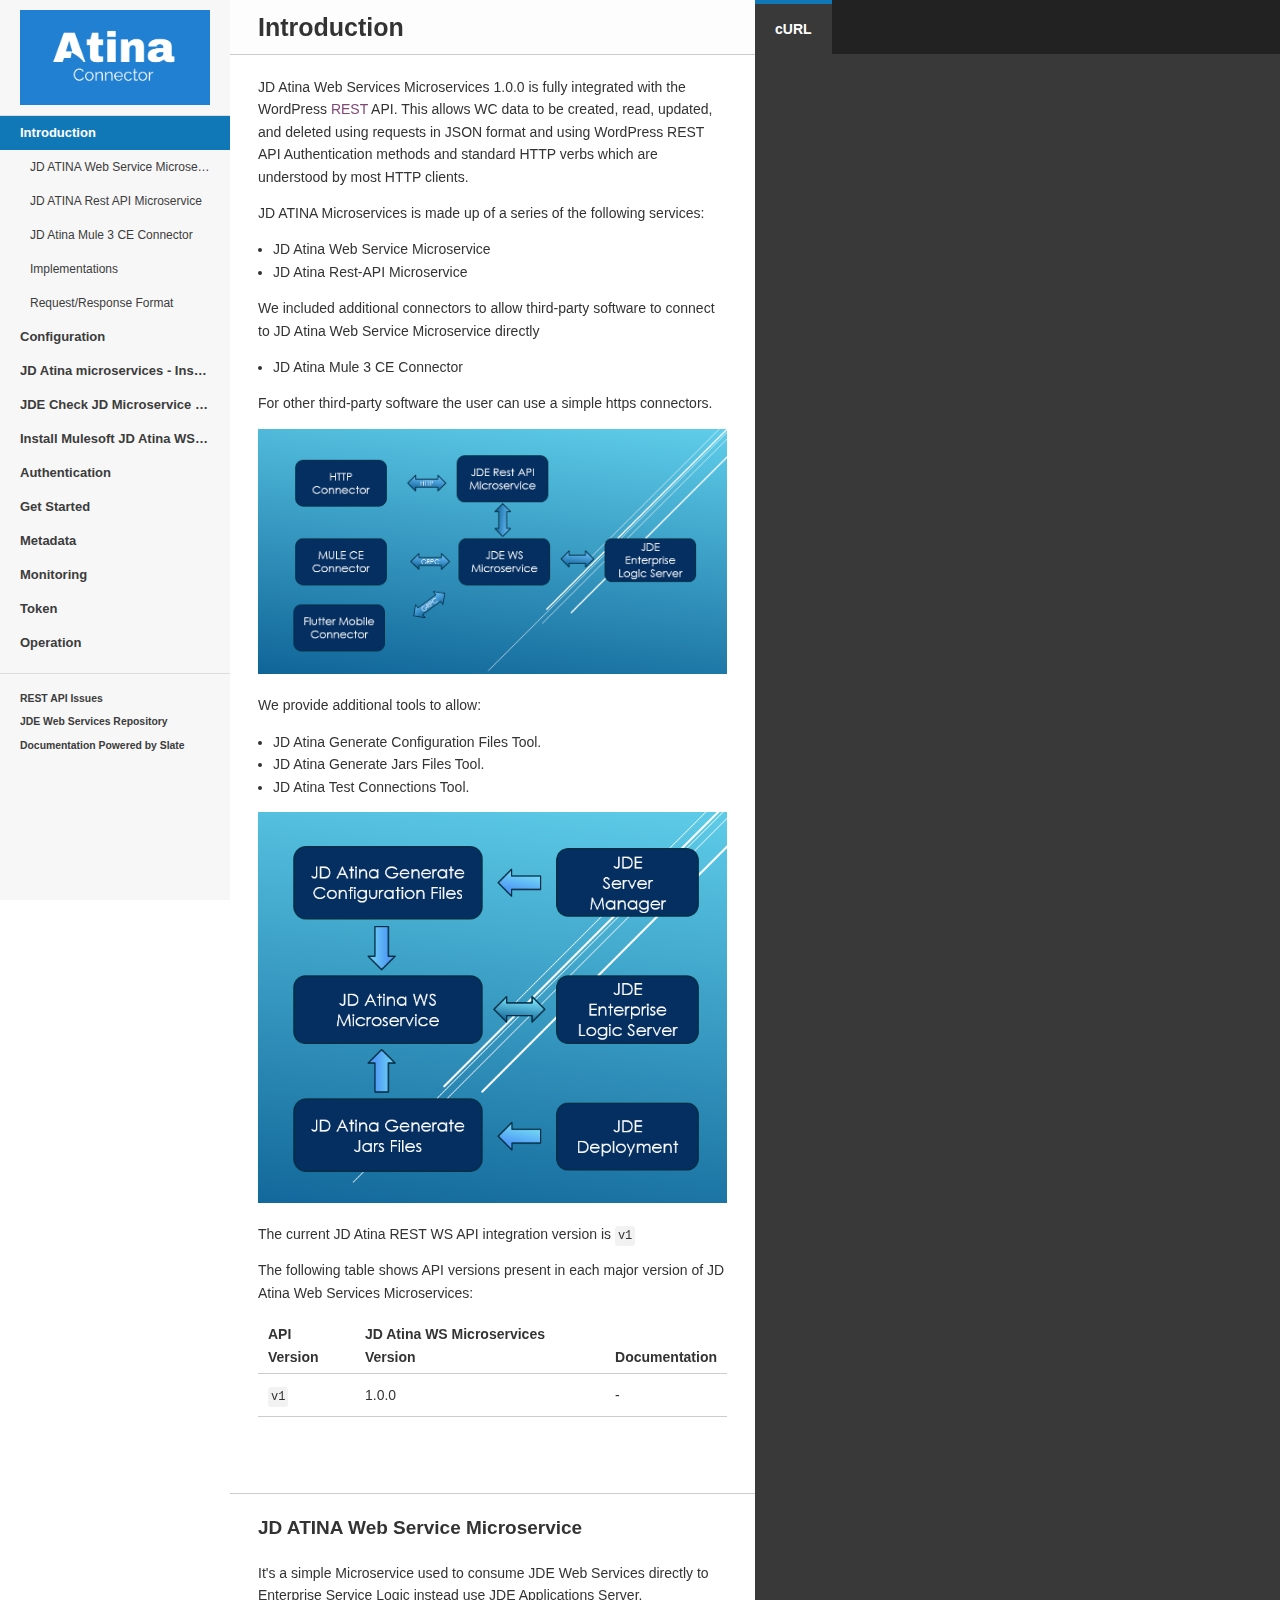
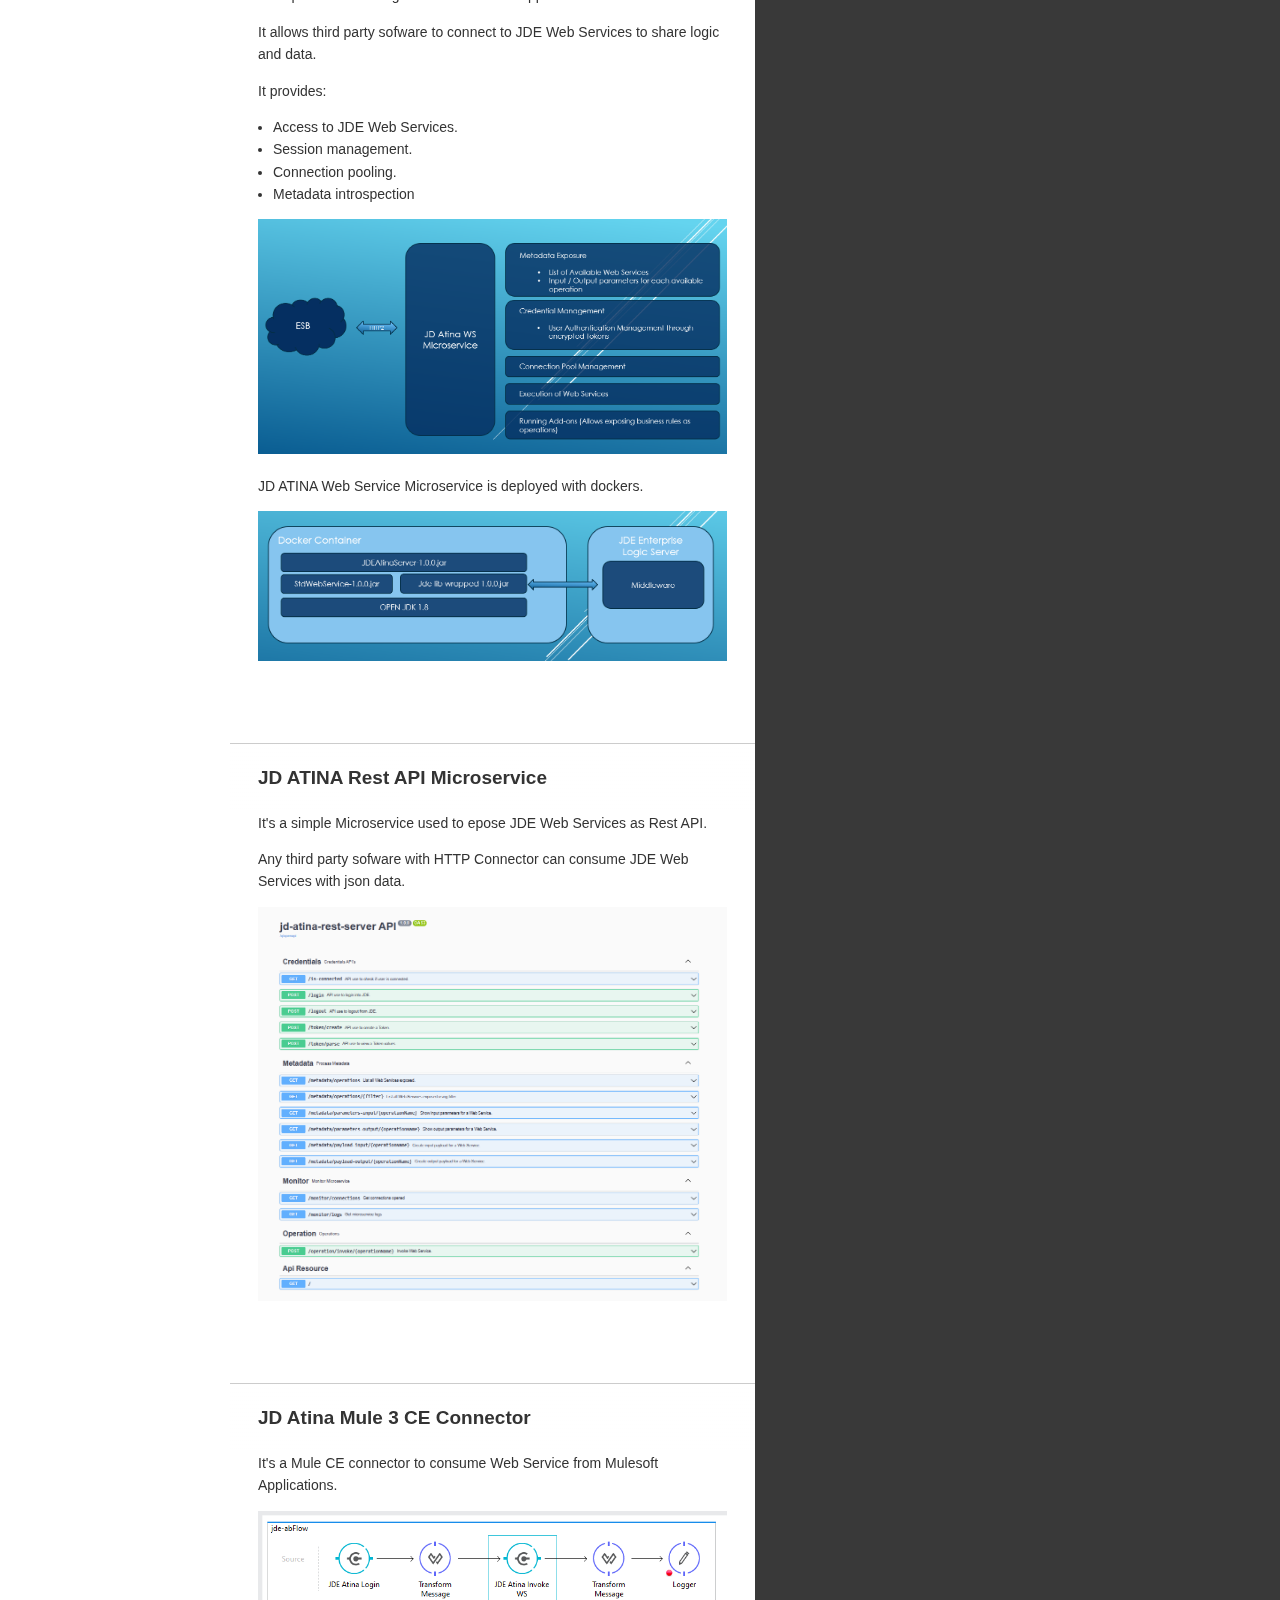
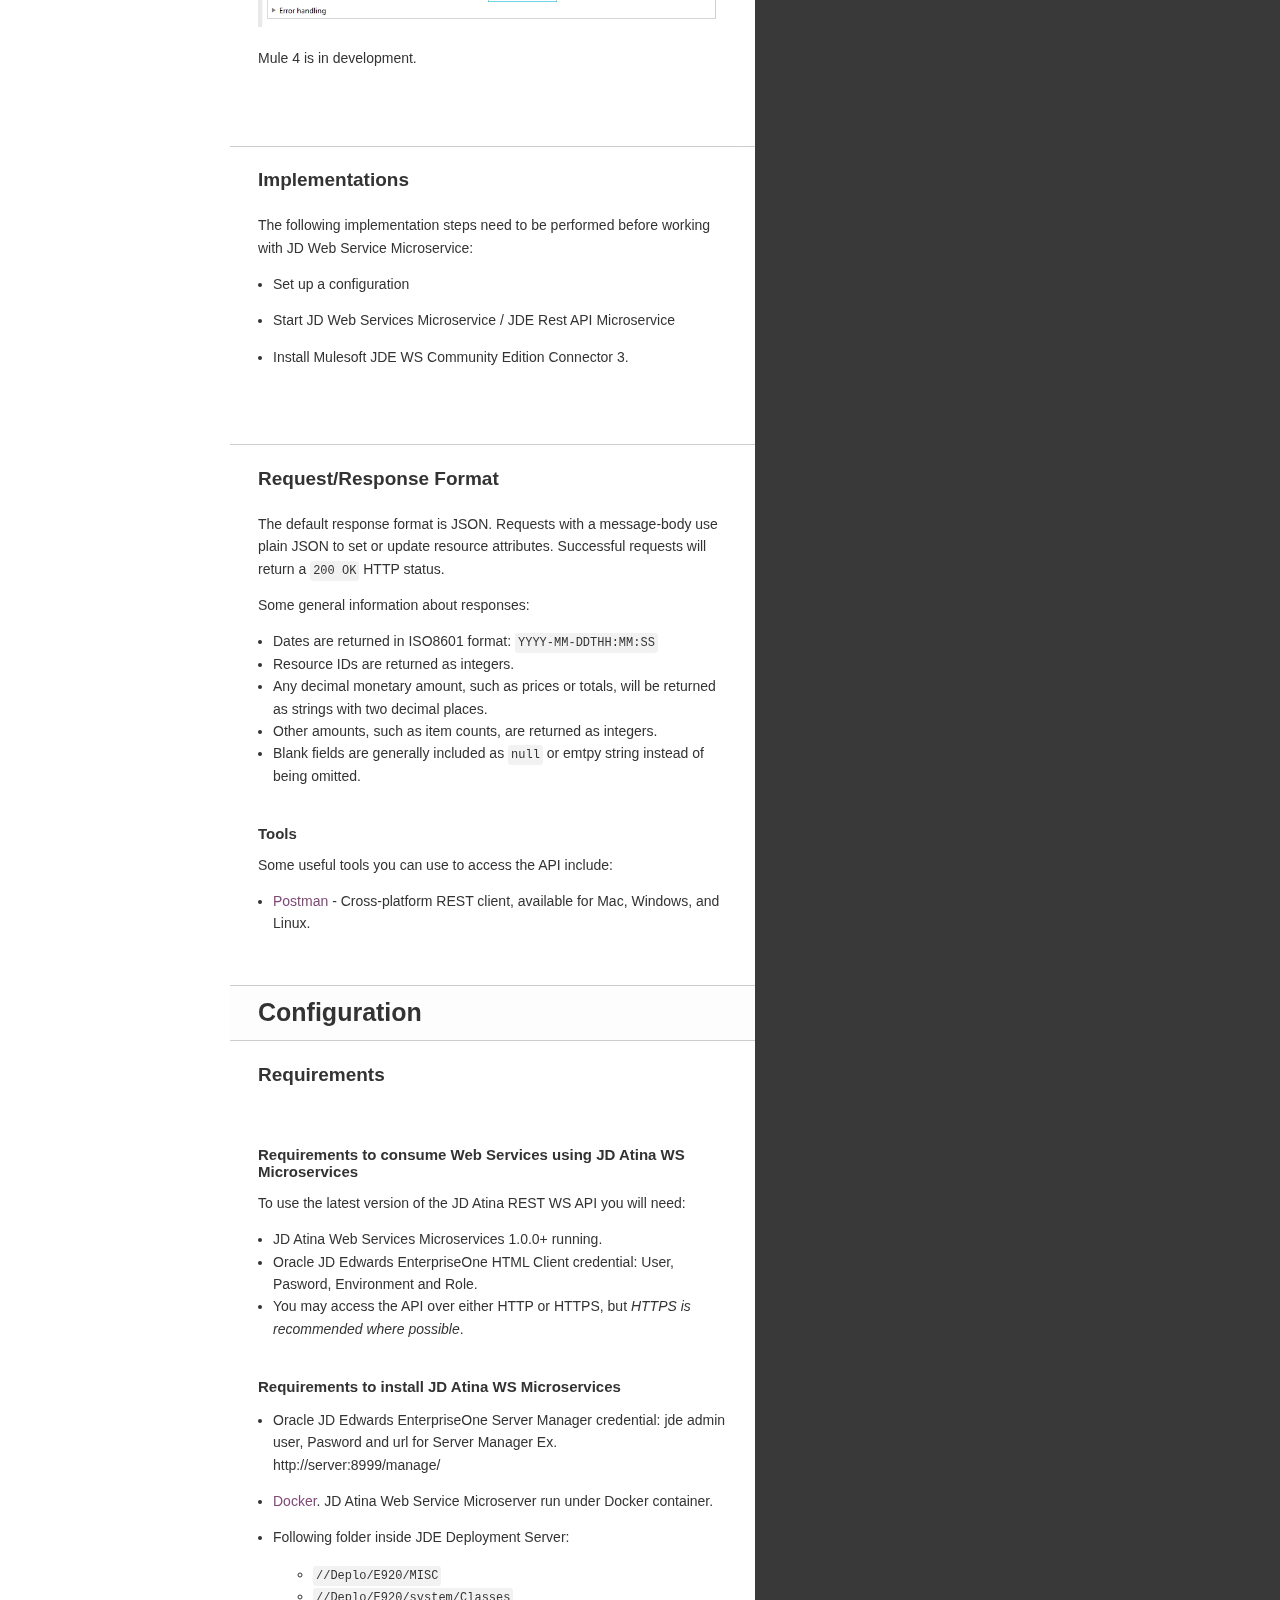
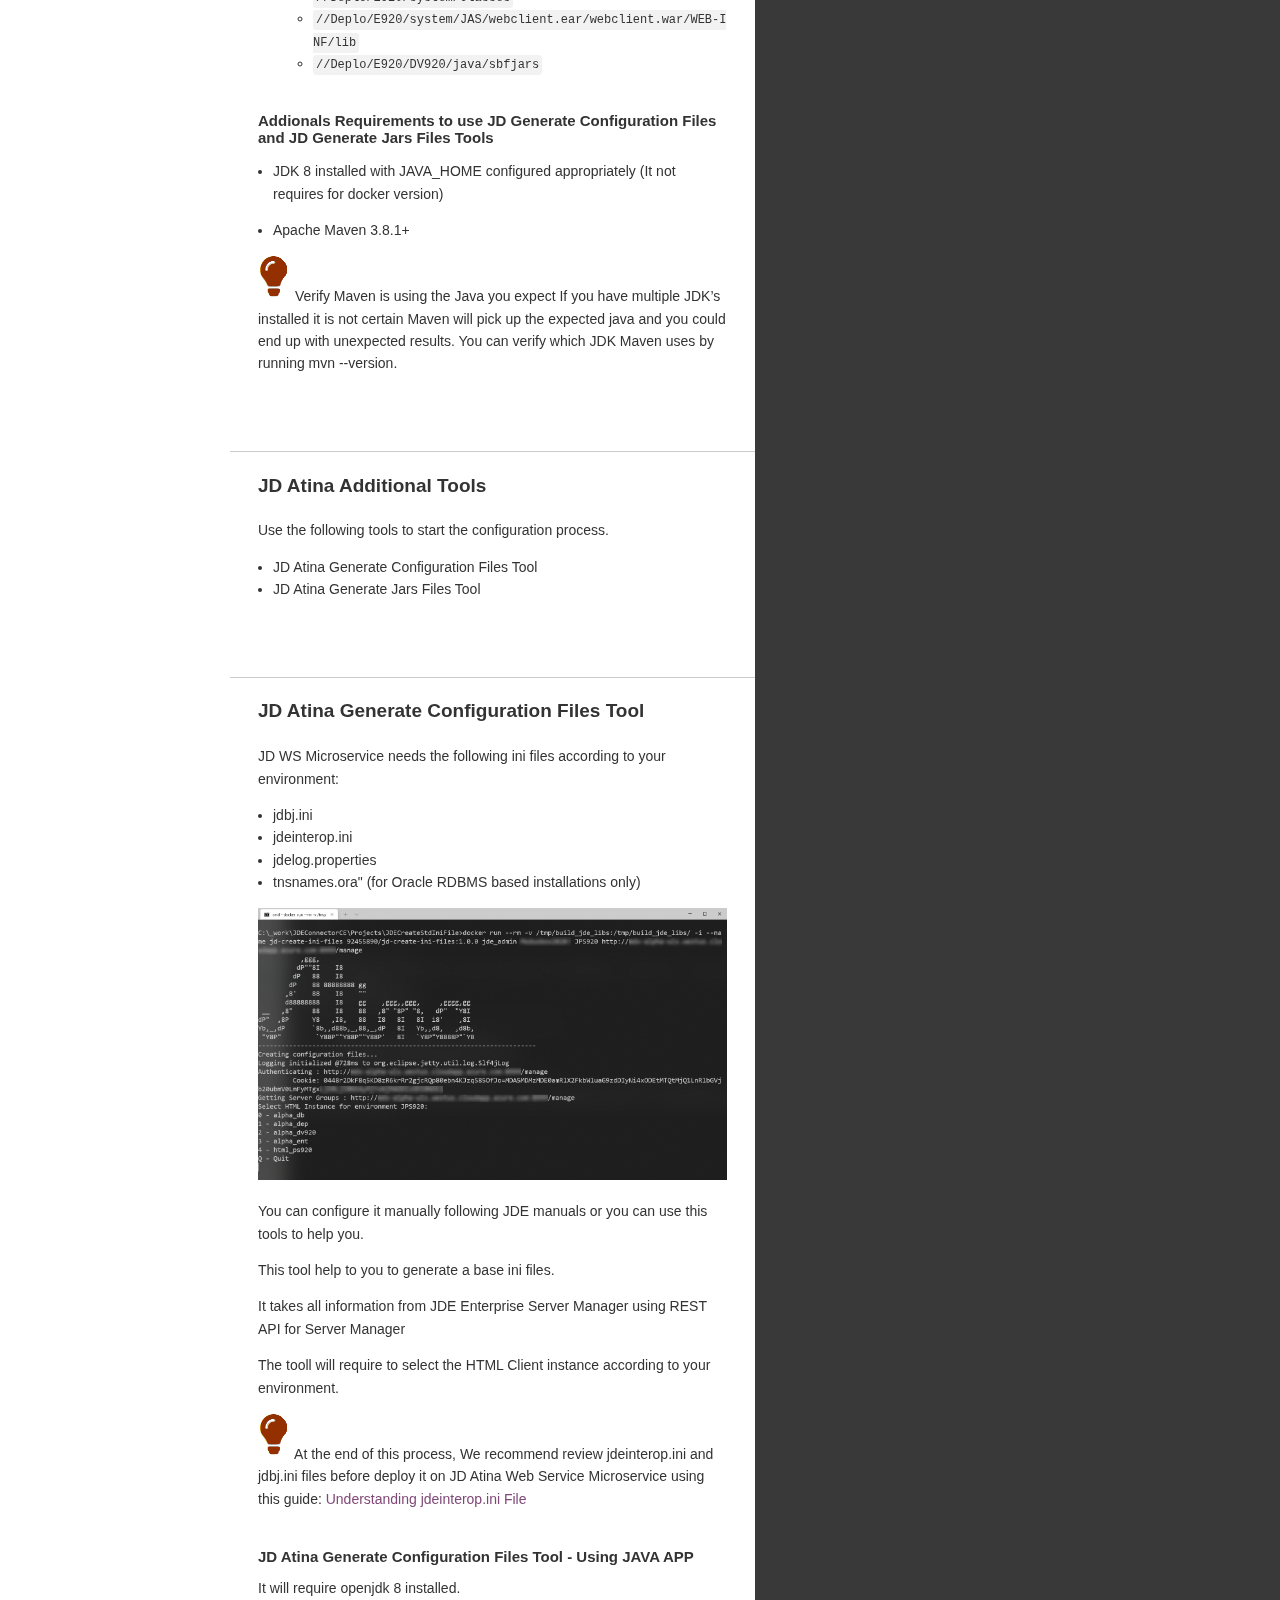
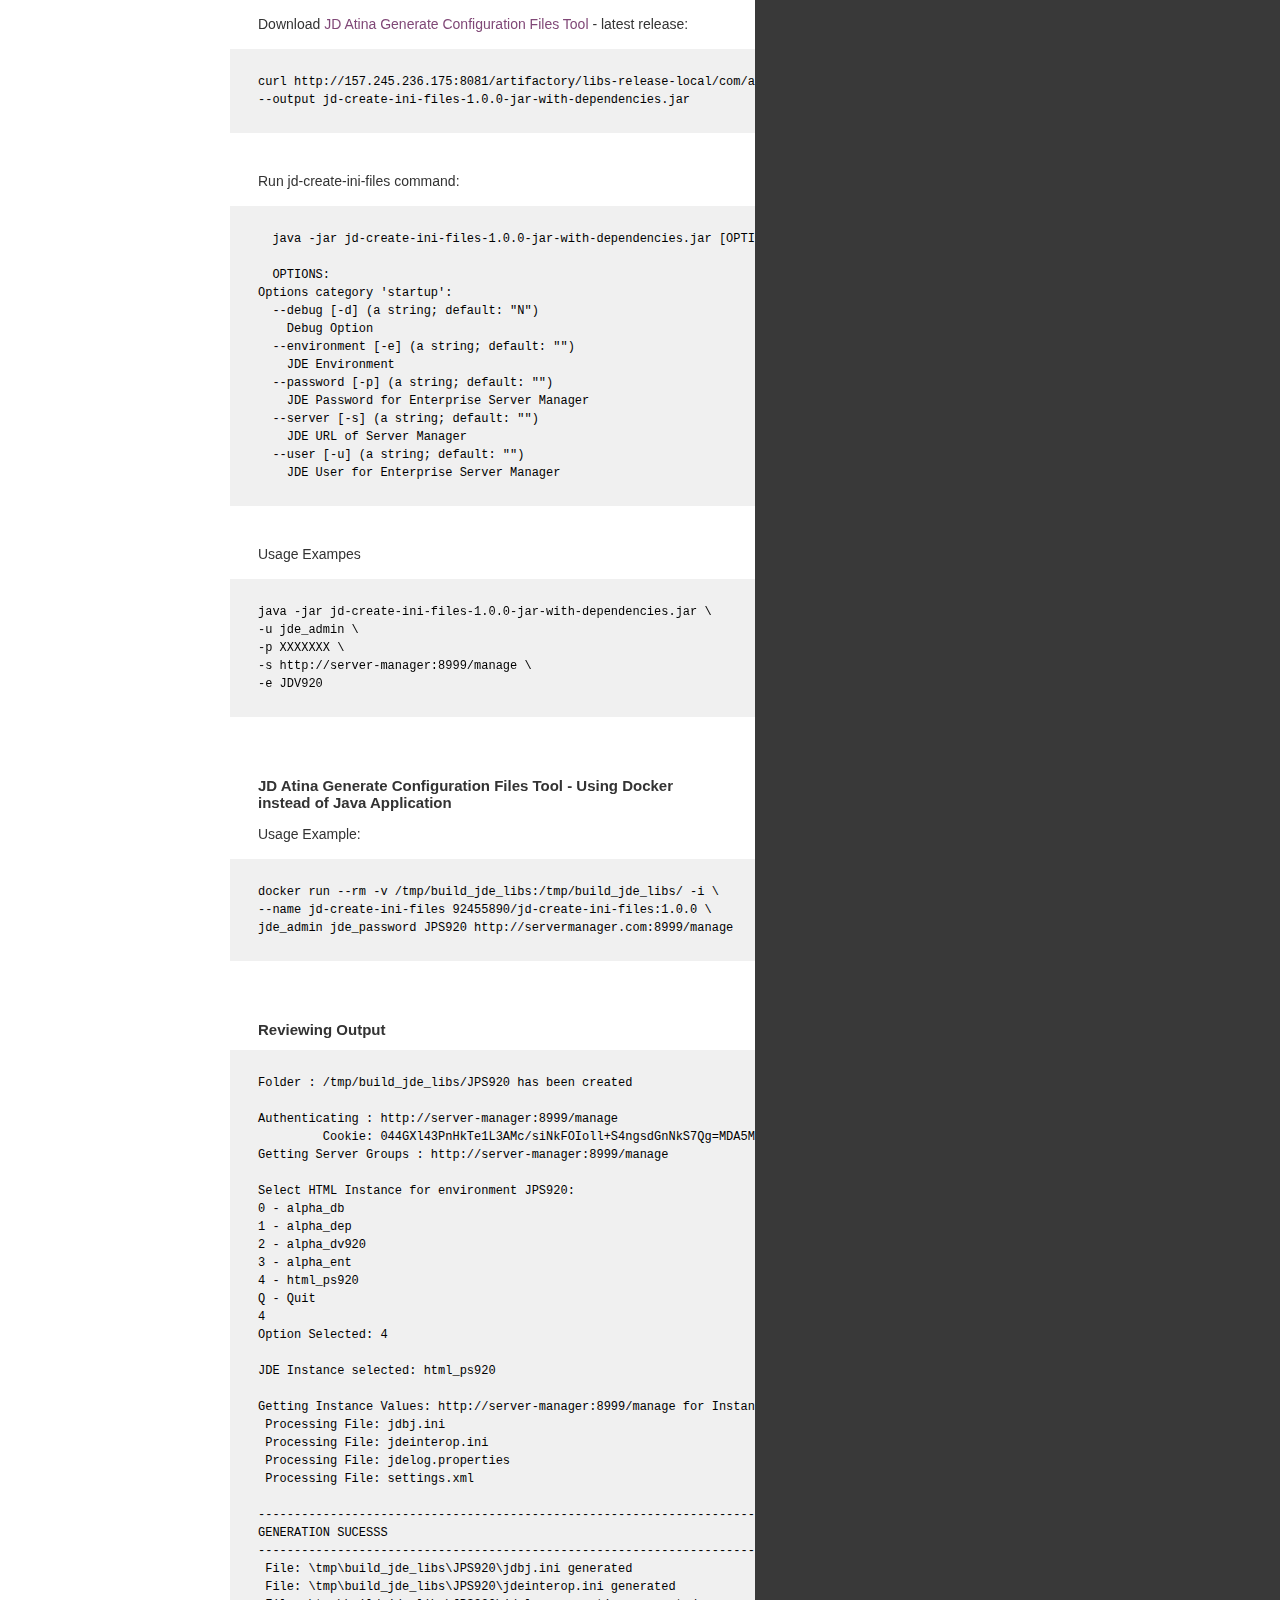
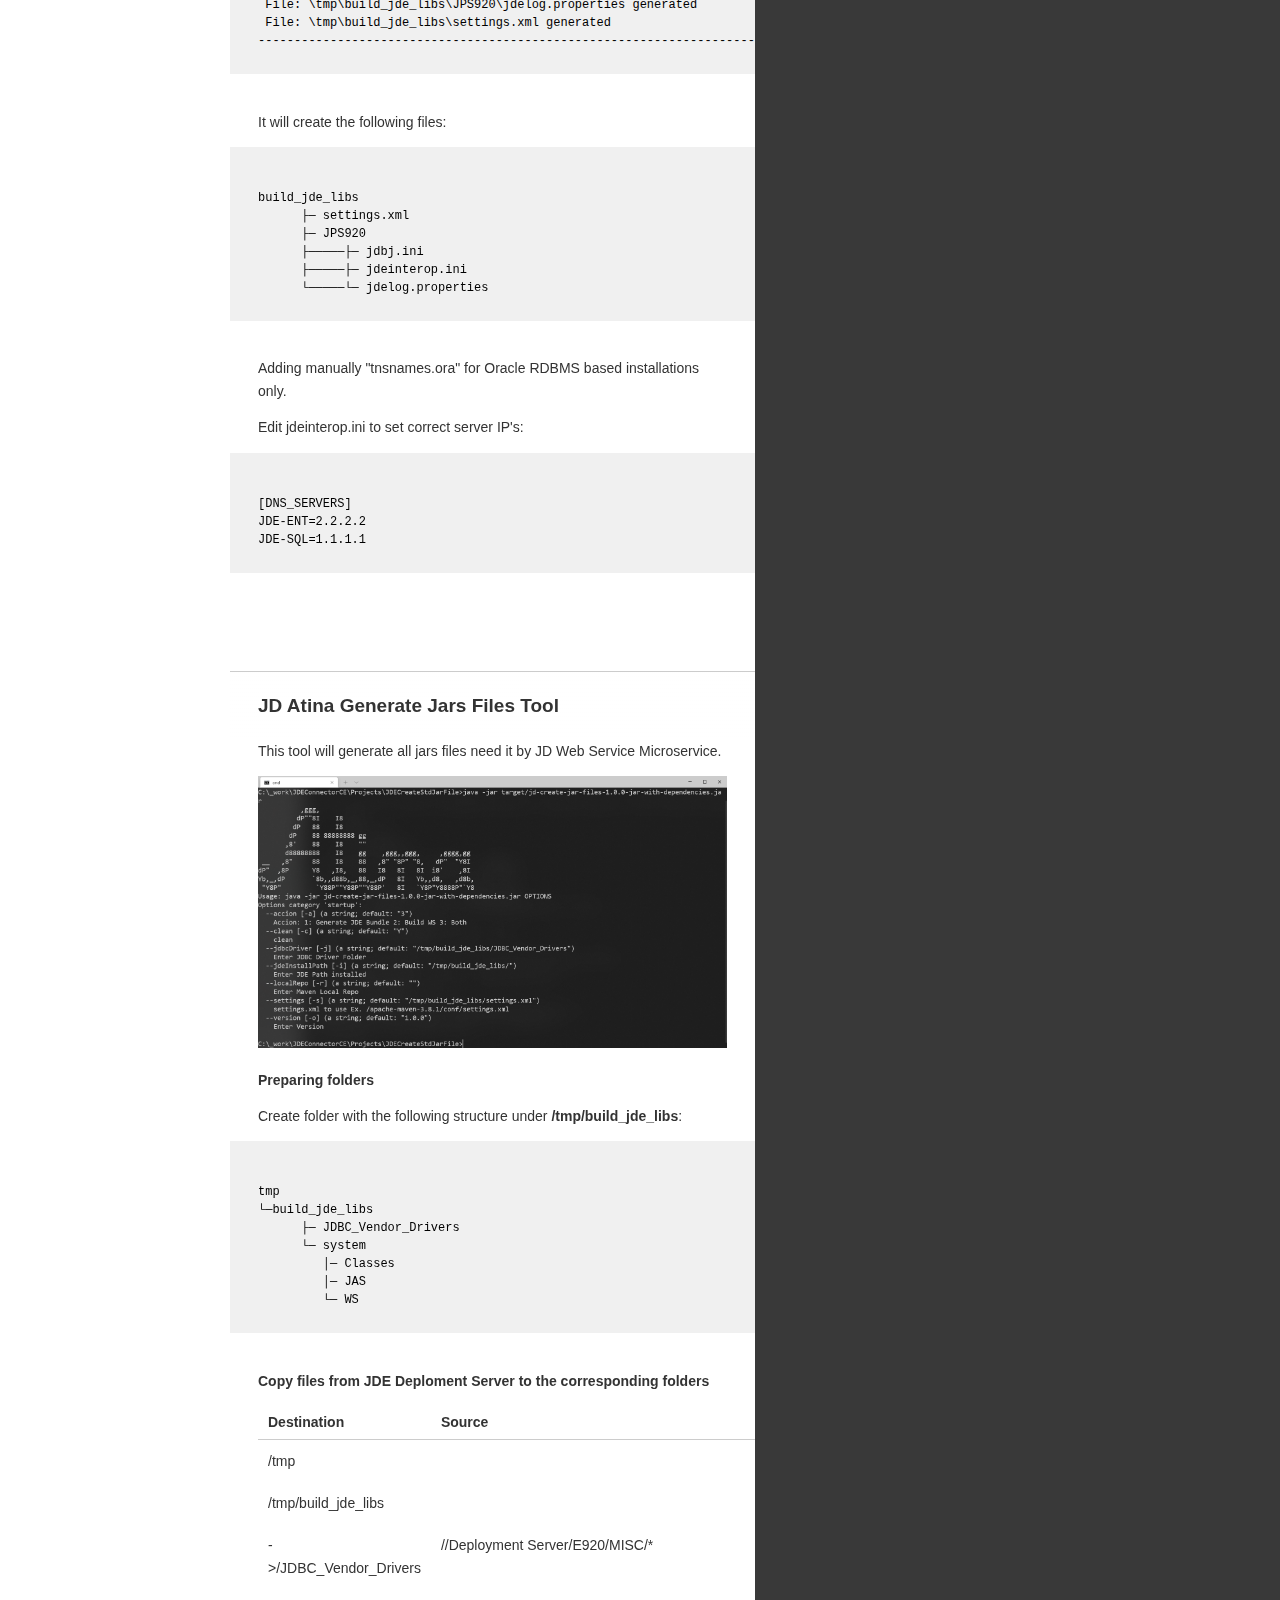
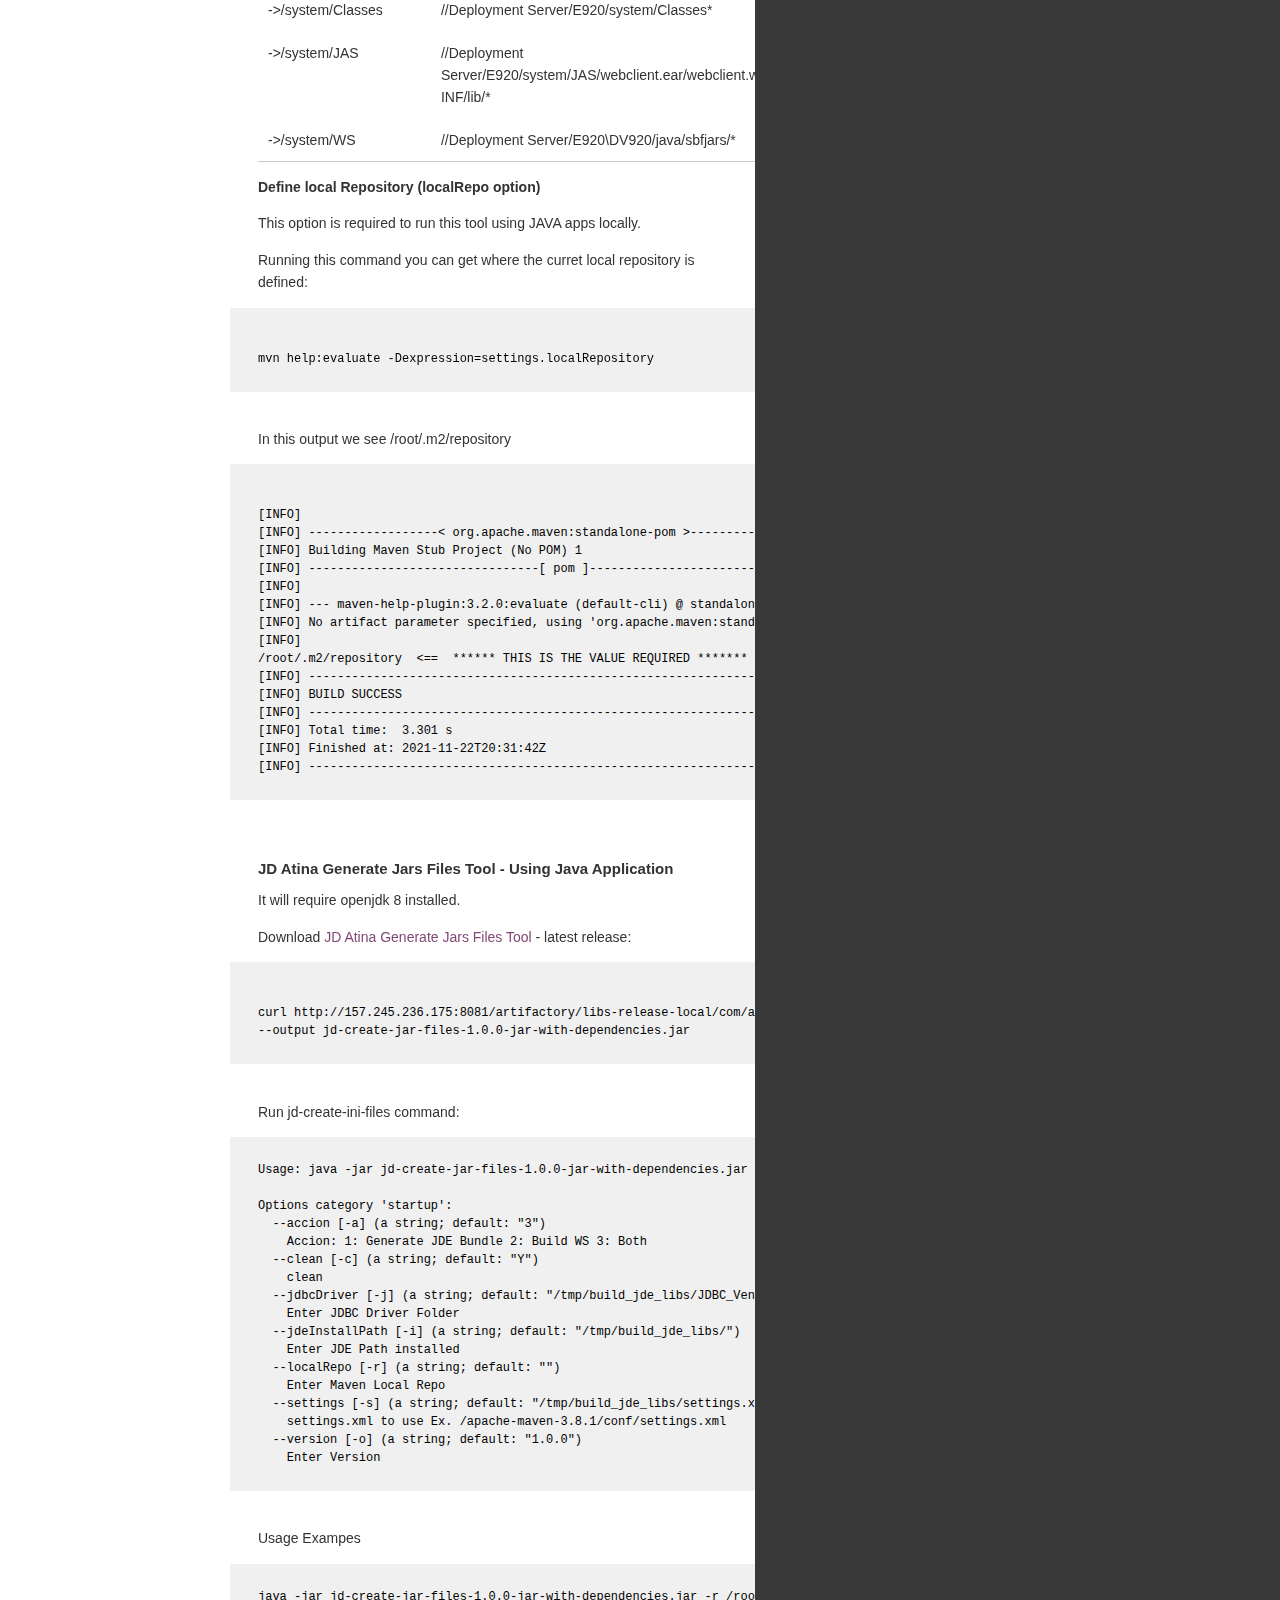
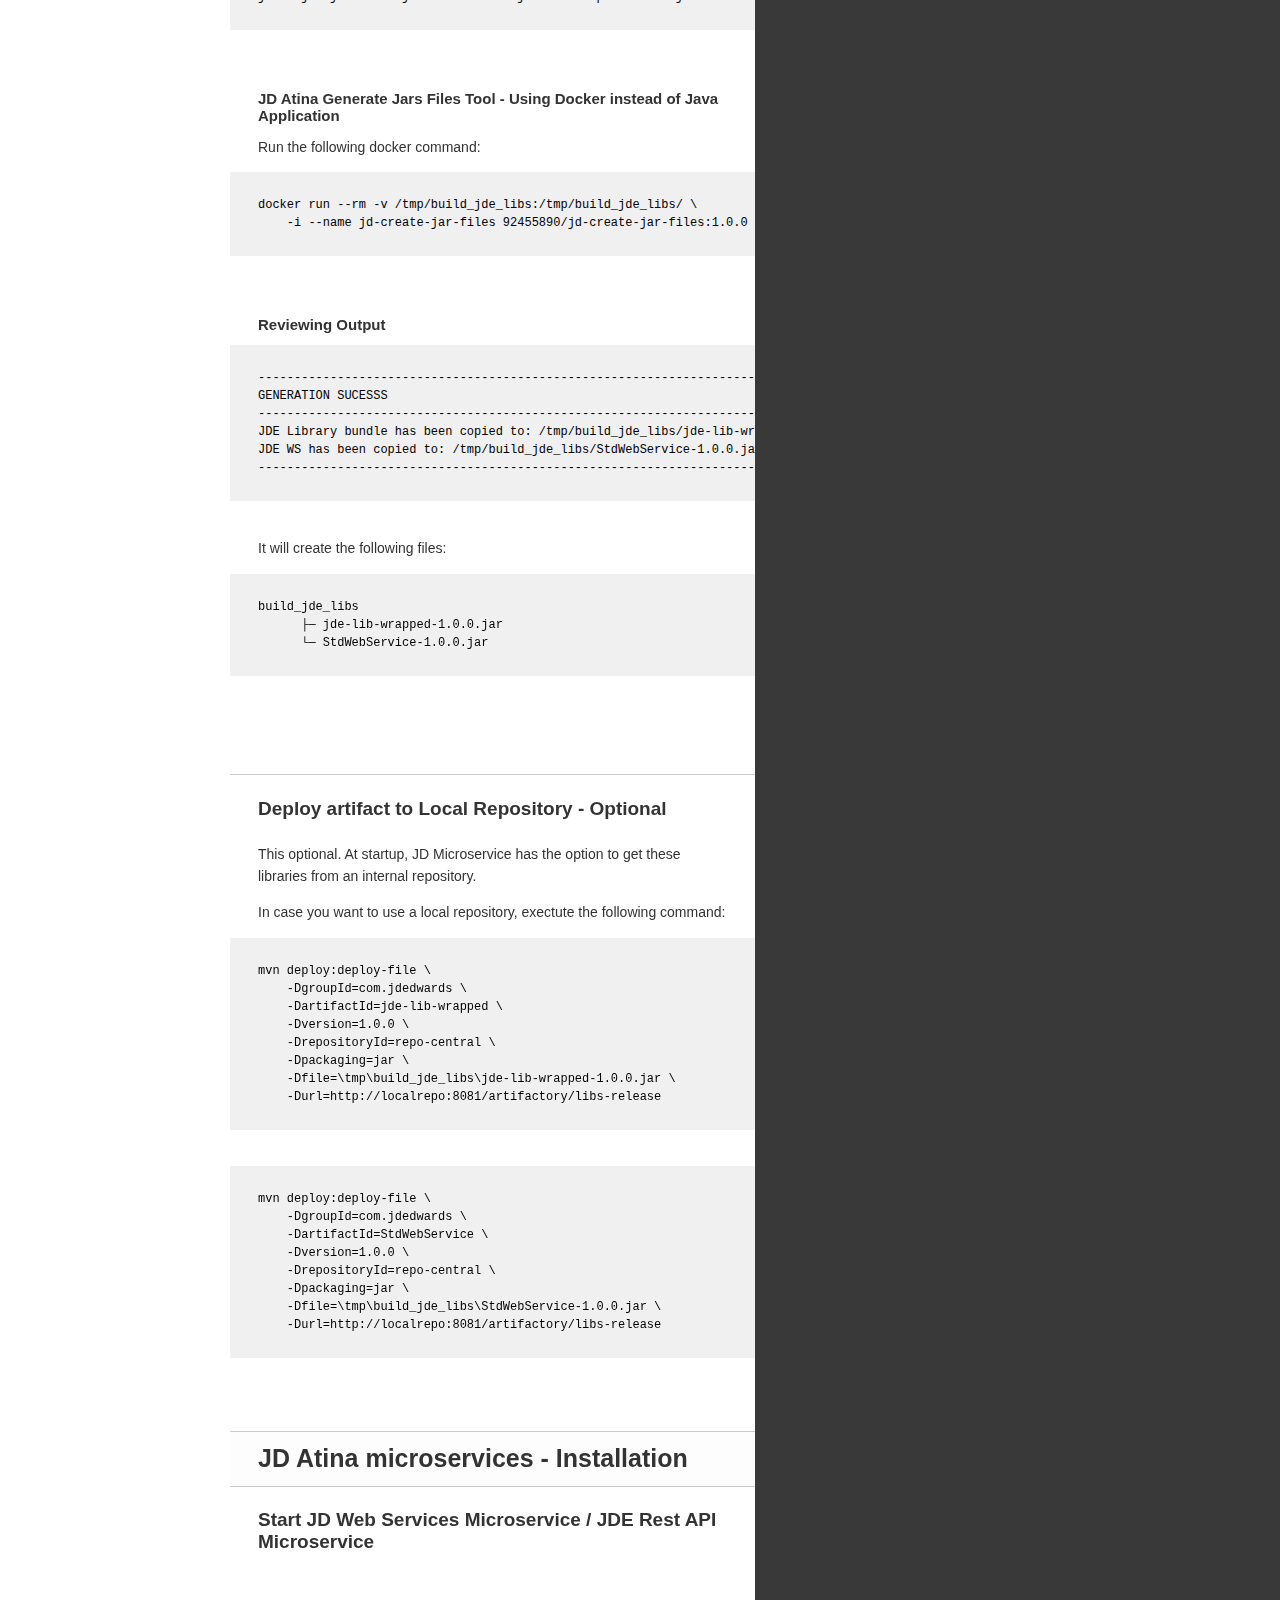
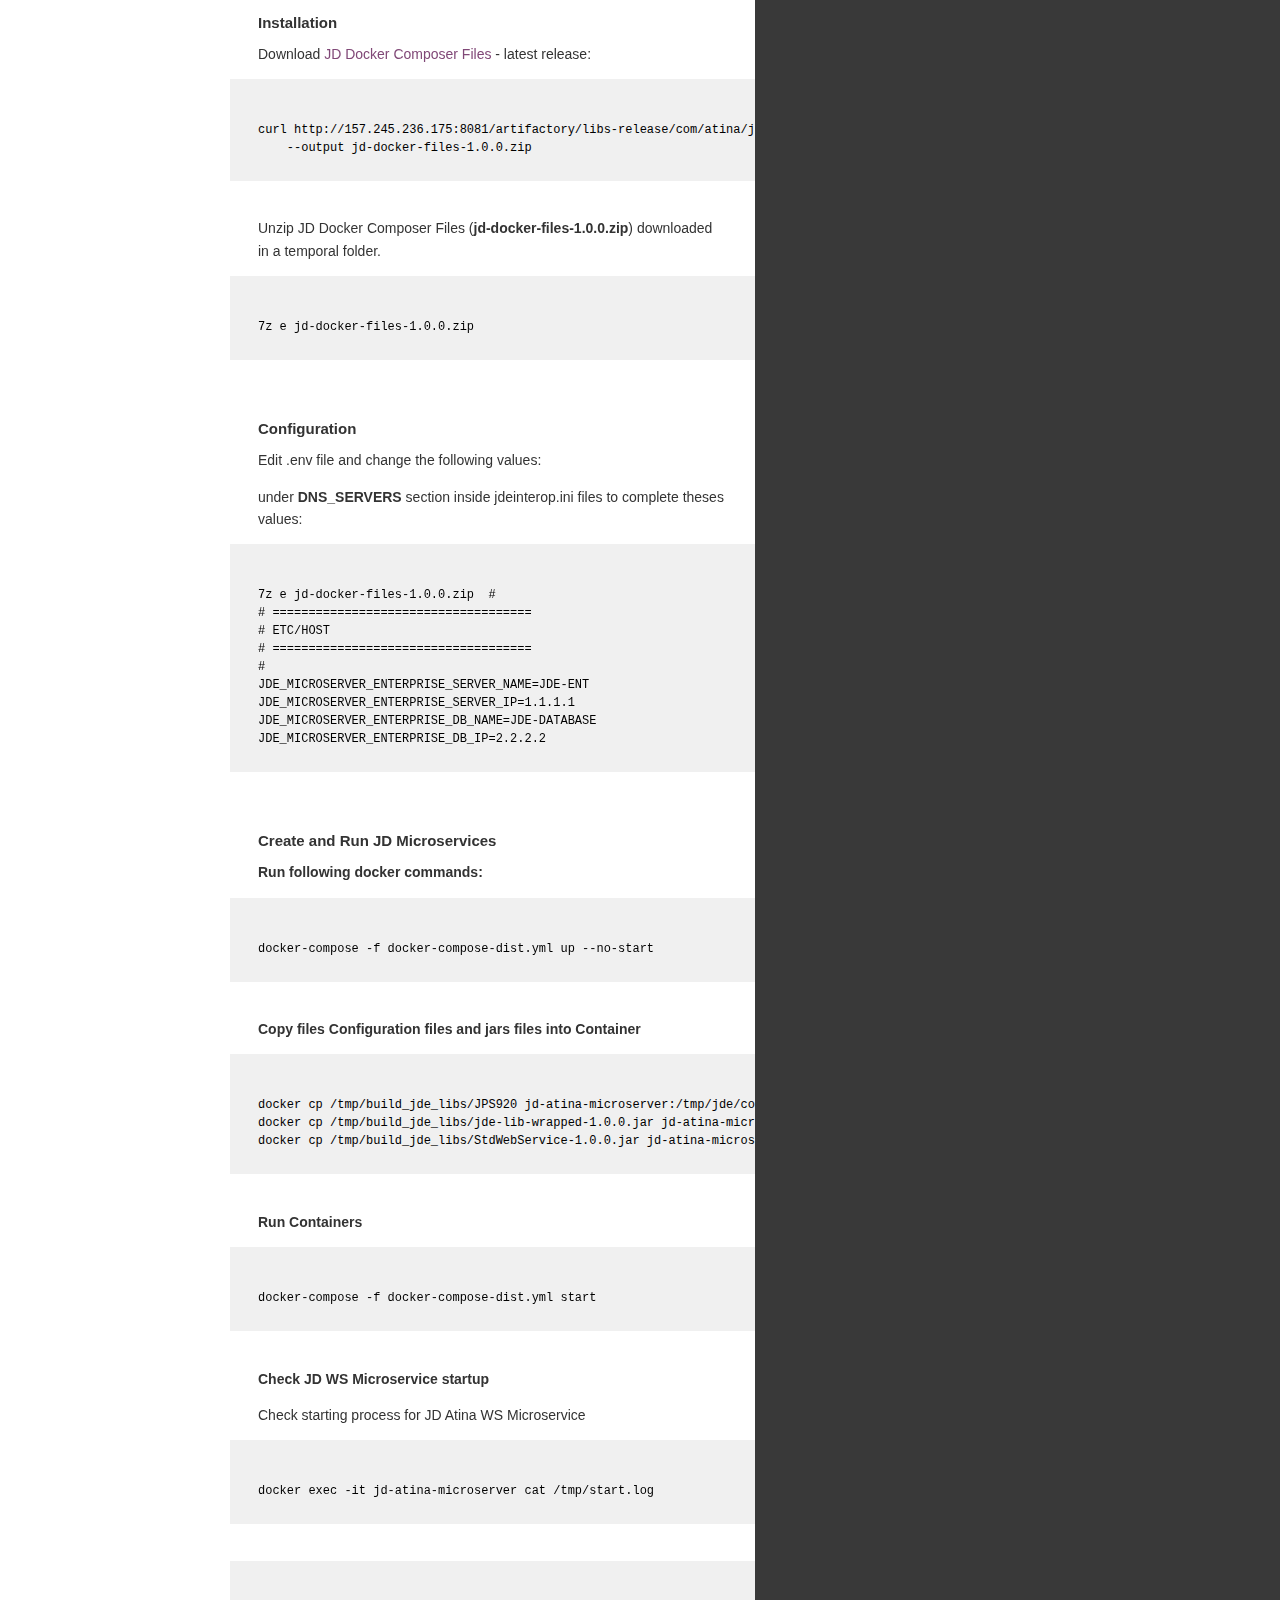
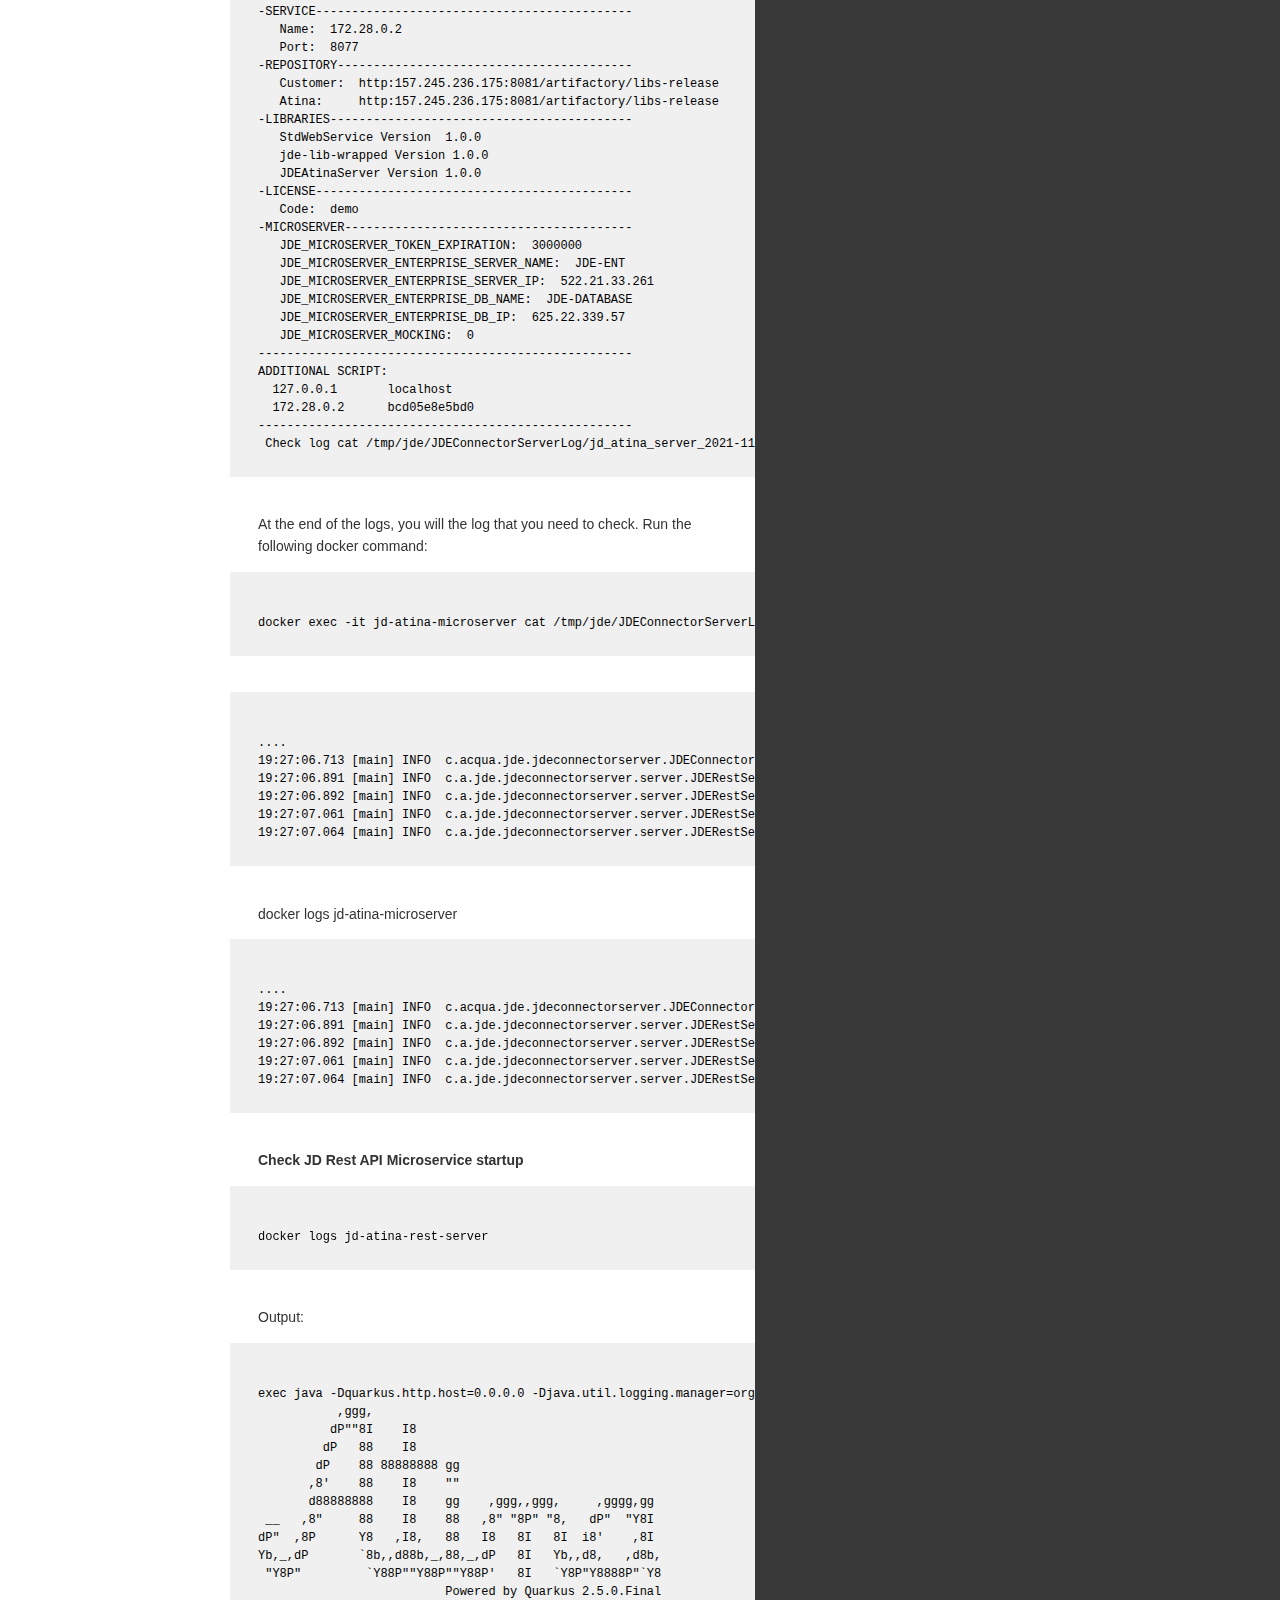
==== commit 8b77eb5a: "update" ====
--- a/index.html
+++ b/index.html
@@ -8,7 +8,7 @@
 	<meta http-equiv='cache-control' content='no-cache'> 
 	<meta http-equiv='expires' content='0'> 
 	<meta http-equiv='pragma' content='no-cache'>
-    <title>JD Atina REST Web Services API Documentation - JD Atina REST WS API v3</title>
+    <title>JD Atina REST Web Services API Documentation - JD Atina REST WS API v1</title>
 
     <link rel="icon" href="images/favicon-32x32-9f4fe00f.png" sizes="32x32" />
     <link rel="icon" href="images/favicon-192x192-8eba7e37.png" sizes="192x192" />
@@ -409,8 +409,7 @@
       <div class="dark-box"></div>
       <div class="content">
         <h1 id='introduction'>Introduction</h1>
-<p>10:11 AM 12/13/2021
-JD Atina Web Services Microservices 1.0.0 is fully integrated with the WordPress <a href="http://en.wikipedia.org/wiki/Representational_State_Transfer">REST</a> API. This allows WC data to be created, read, updated, and deleted using requests in JSON format and using WordPress REST API Authentication methods and standard HTTP verbs which are understood by most HTTP clients.</p>
+<p>JD Atina Web Services Microservices 1.0.0 is fully integrated with the WordPress <a href="http://en.wikipedia.org/wiki/Representational_State_Transfer">REST</a> API. This allows WC data to be created, read, updated, and deleted using requests in JSON format and using WordPress REST API Authentication methods and standard HTTP verbs which are understood by most HTTP clients.</p>
 
 <p>JD ATINA Microservices is made up of a series of the following services:</p>
 
@@ -2109,7 +2108,7 @@
 </tr>
 </tbody></table>
 <h4 id='body-parameters'>Body parameters</h4>
-<p>Web Service Payload. Use <a href="#Get%20Payload%20Input%20for%20a%20Web%20Service">Get Payload Input for a Web Service</a></p>
+<p>Web Service Payload. Use <a href="#get-payload-input-for-a-web-service">Get Payload Input for a Web Service</a></p>
 <div class="highlight"><pre class="highlight plaintext"><code>curl --location --request POST 'https://192.168.99.100/operation/invoke/oracle.e1.bssv.JP410000.InventoryManager.getItemPrice' \
 --header 'Token: eyJhbGciOiJIUzI1NiJ9.[base64].Ogs48EupSc2VMFfYp10lvbdtEjE5Qk6pte9x3KKZPio' \
 --header 'Accept: application/json' \
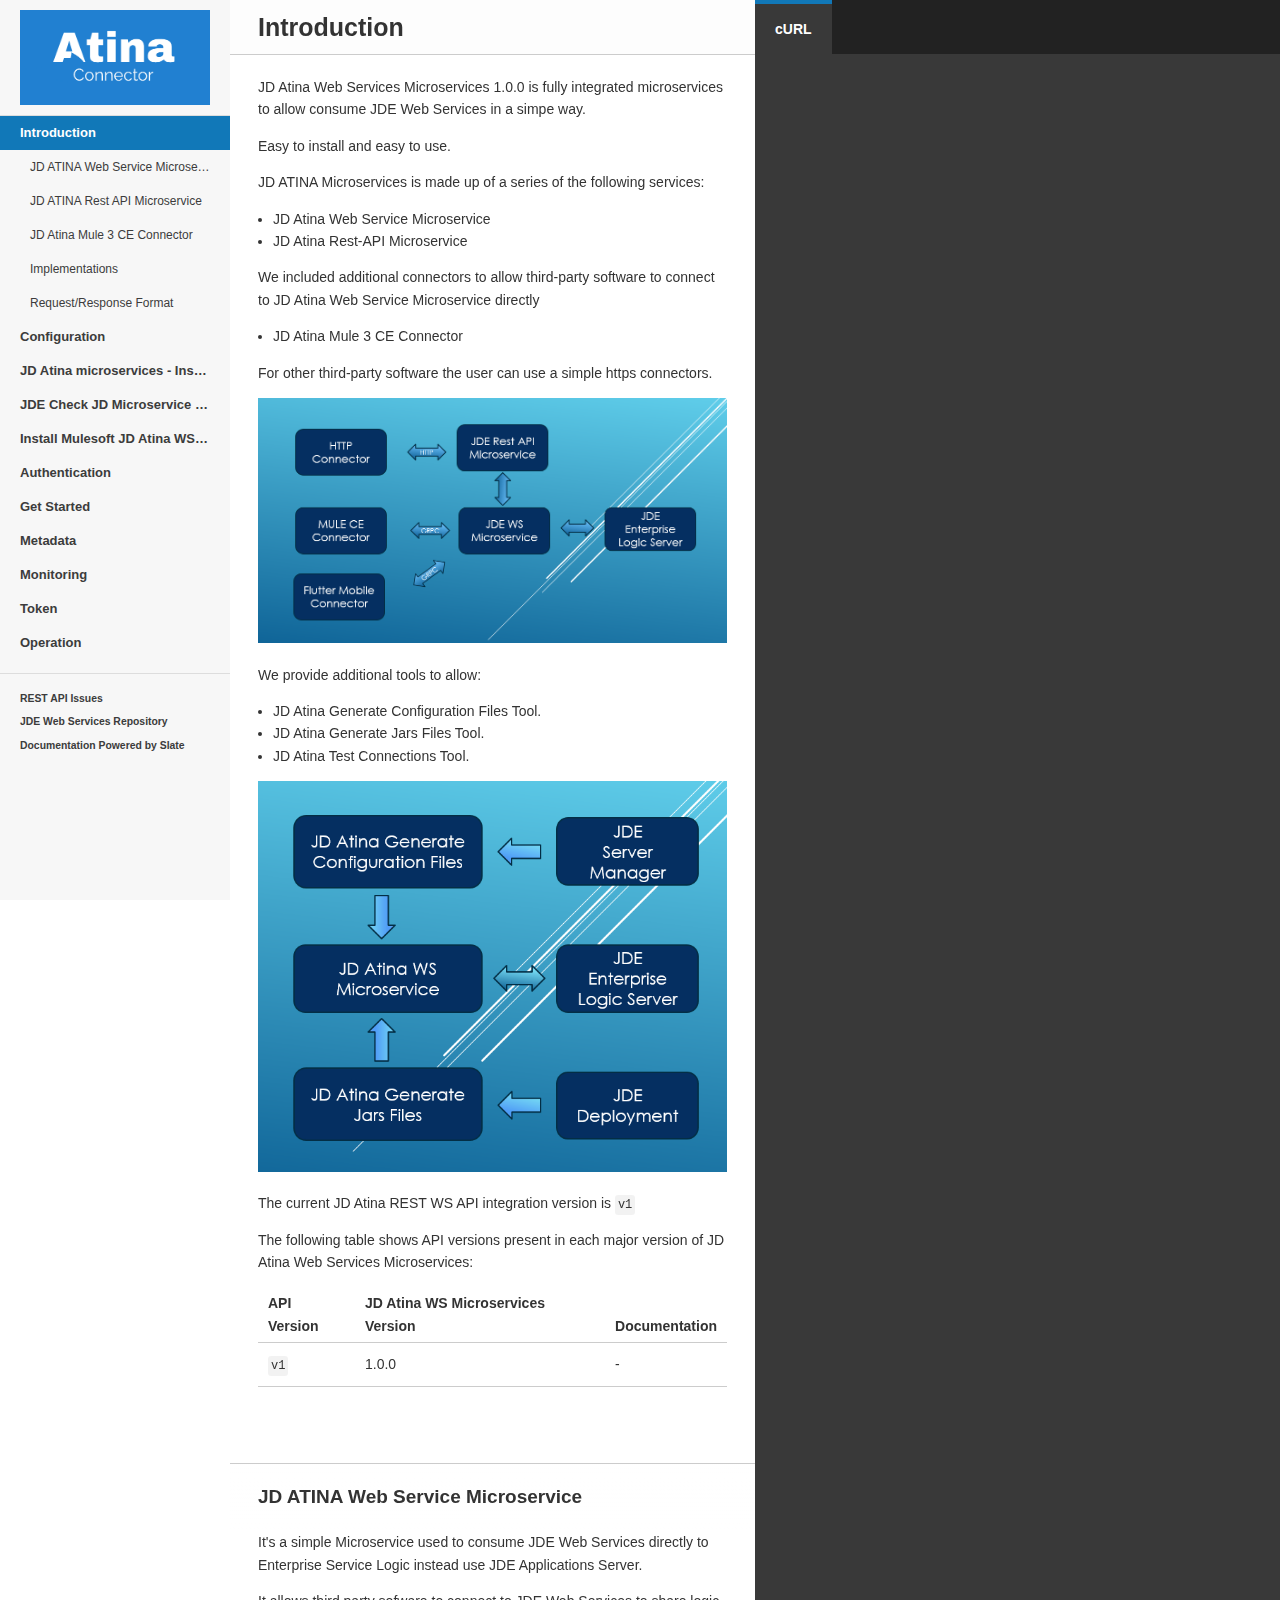
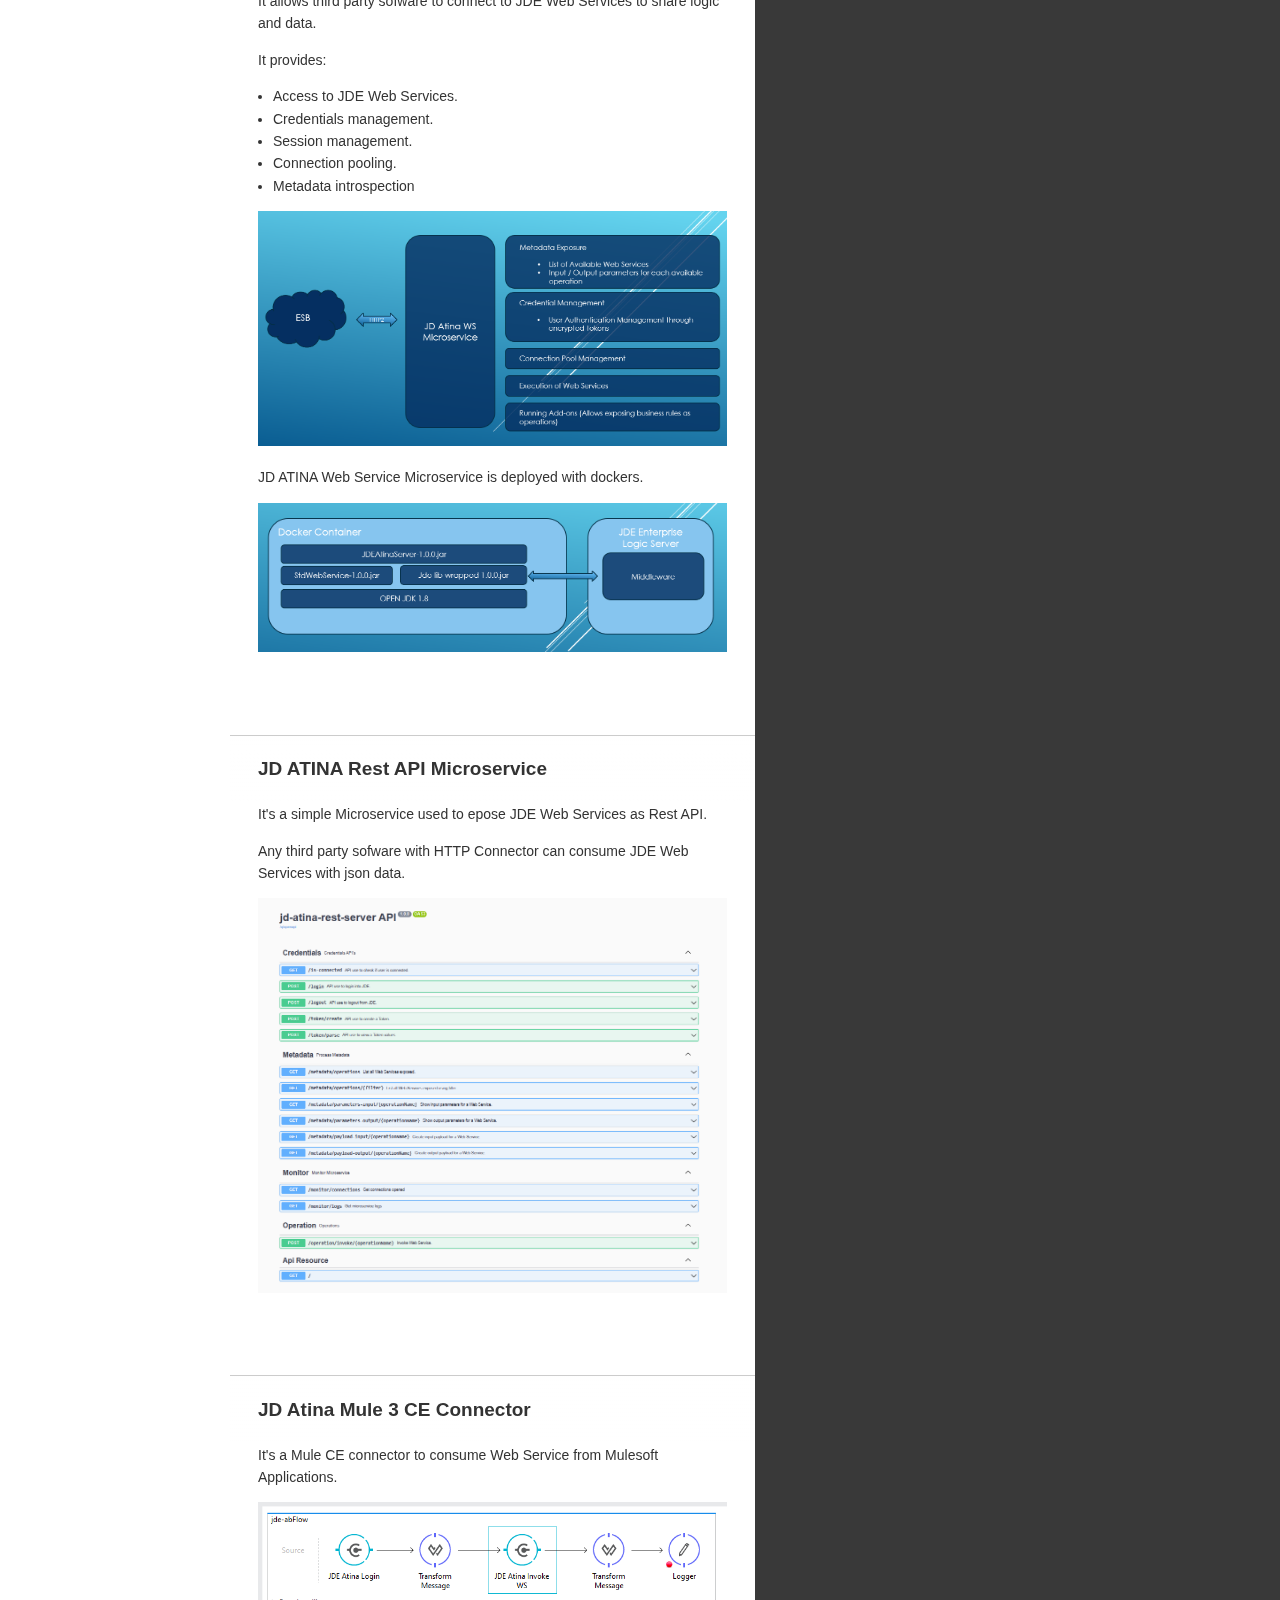
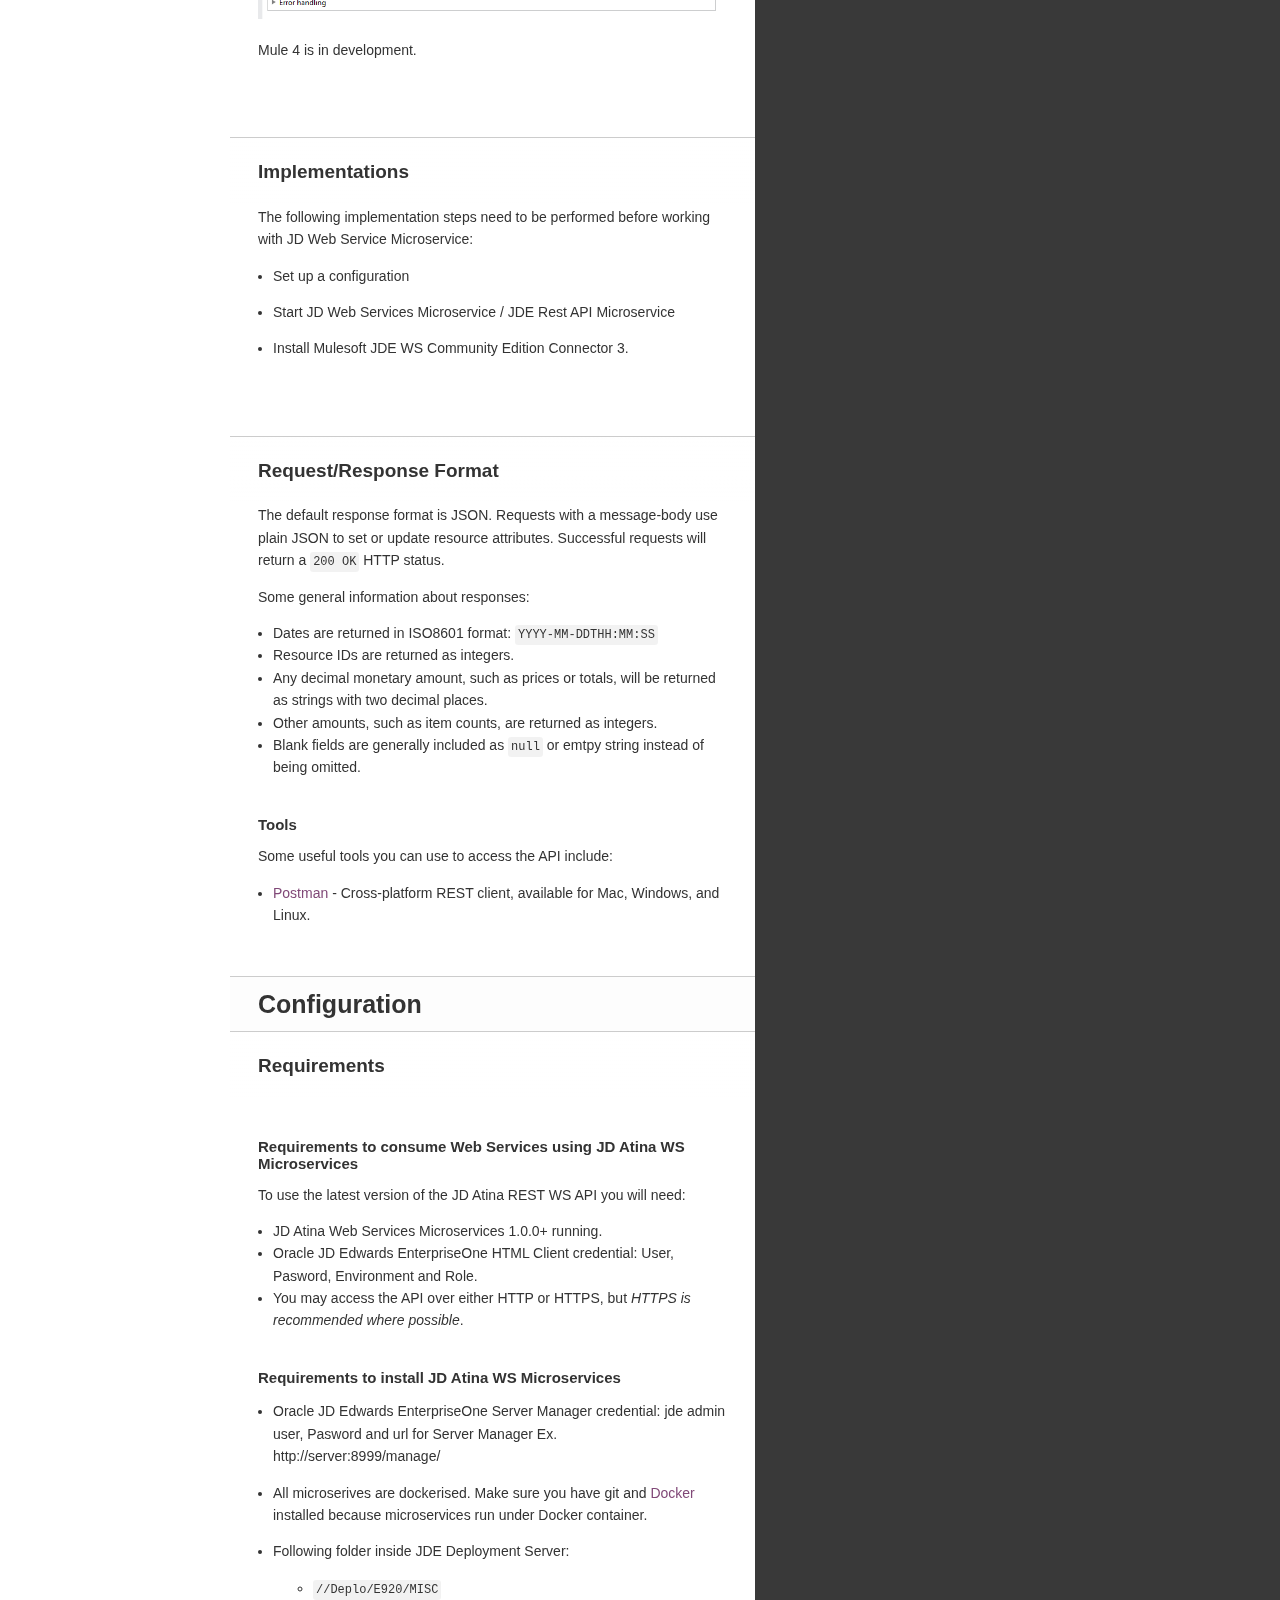
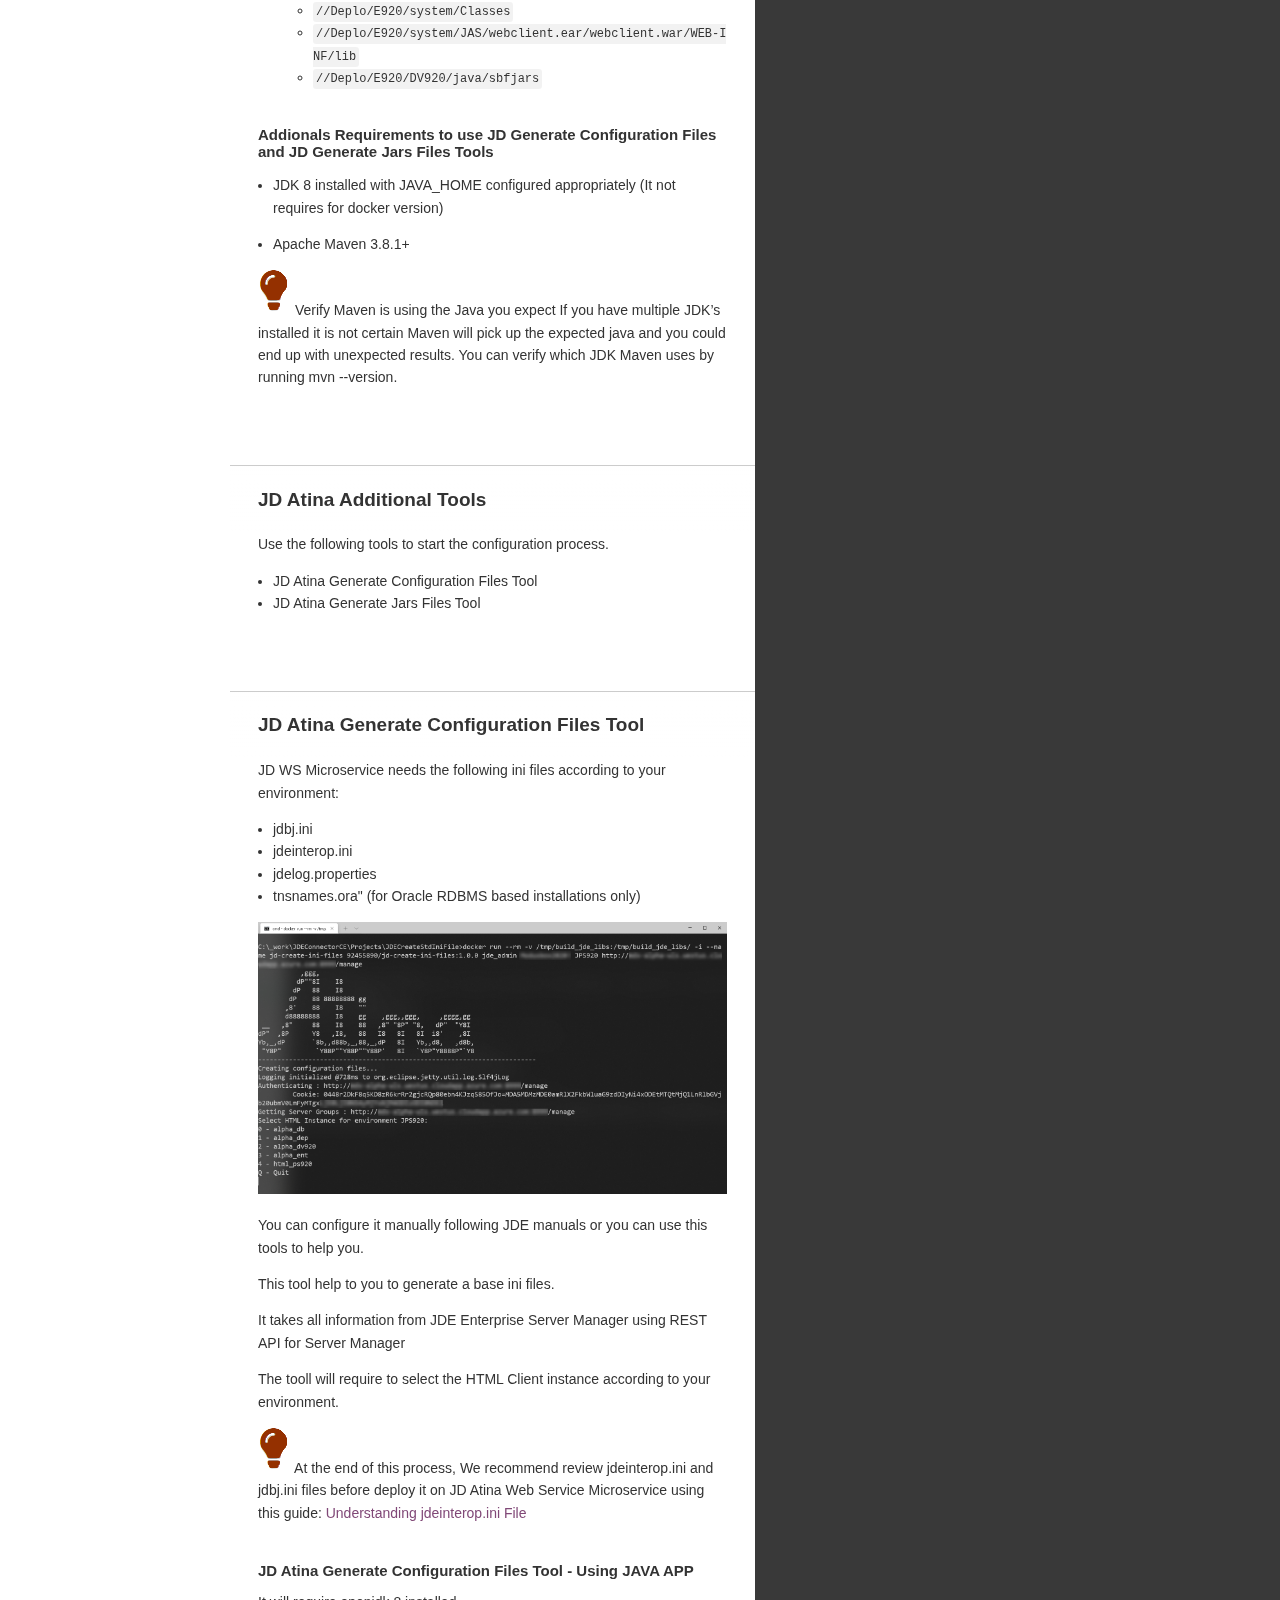
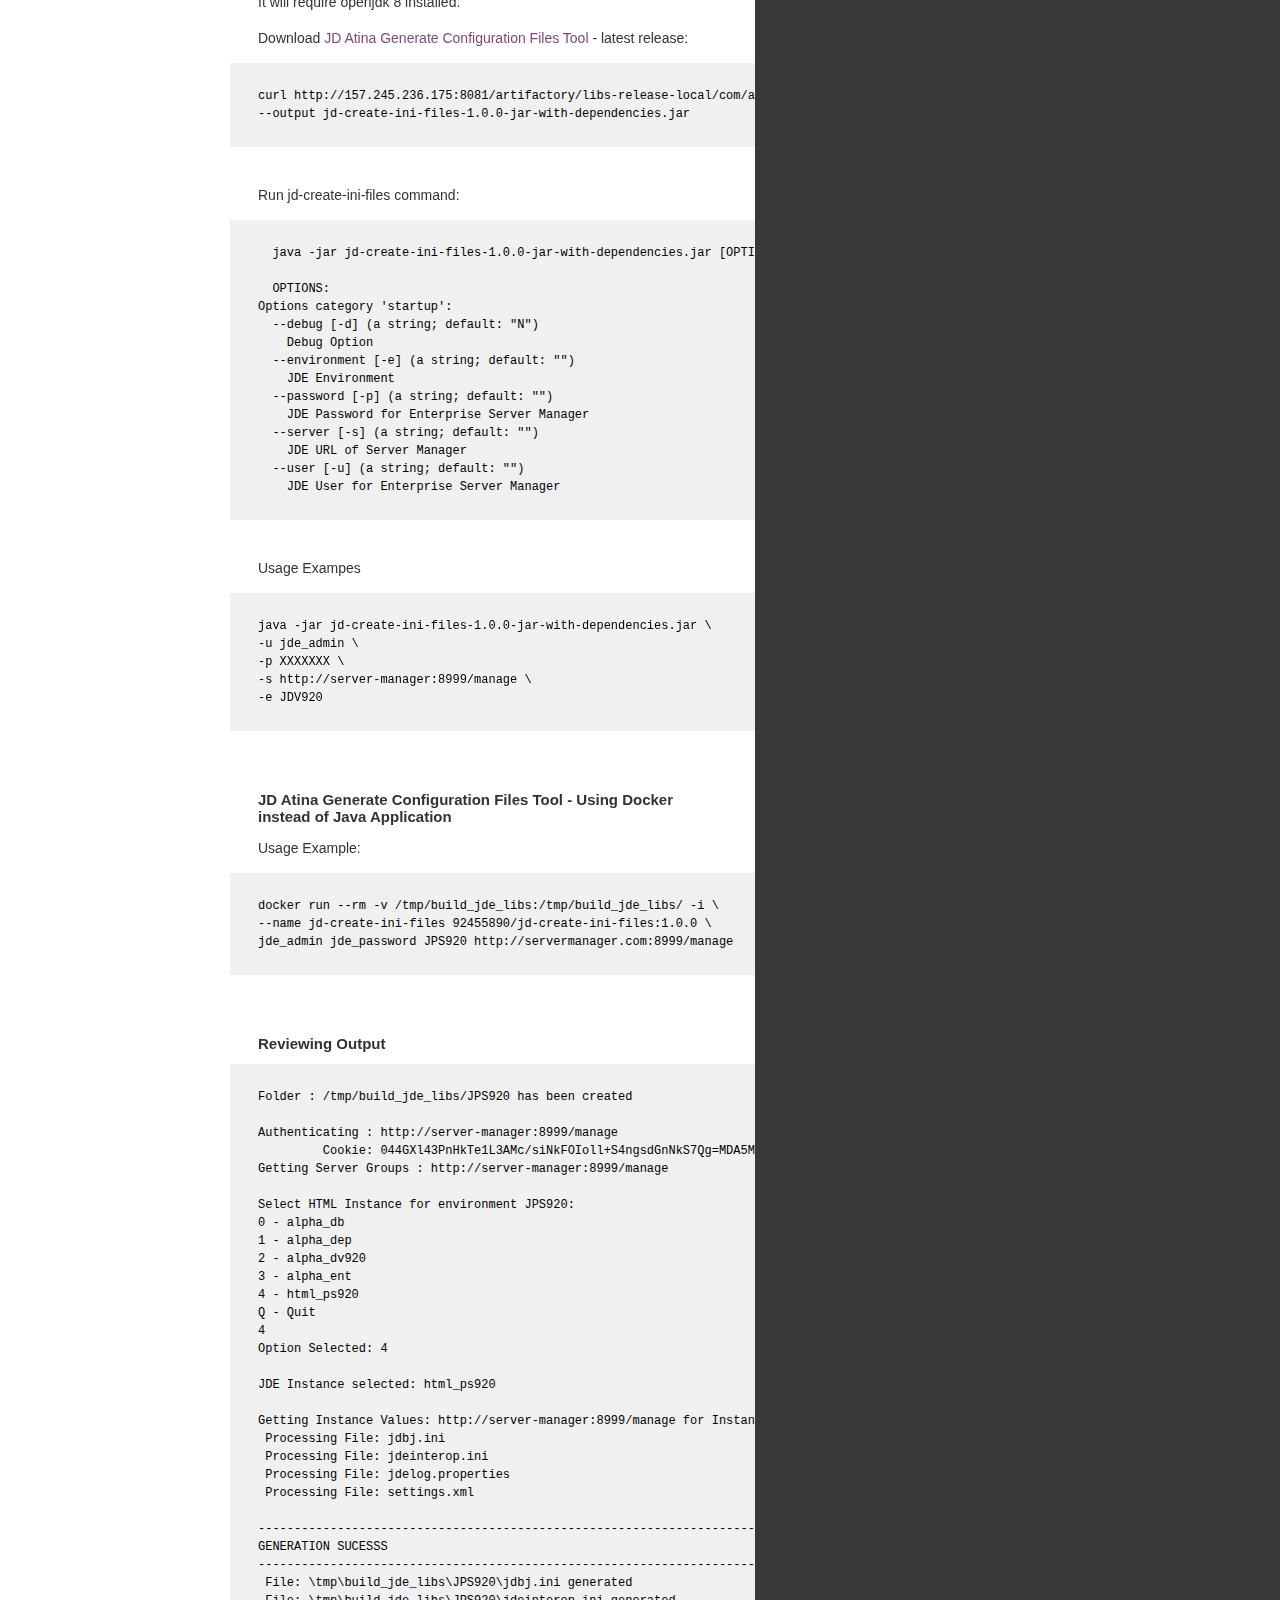
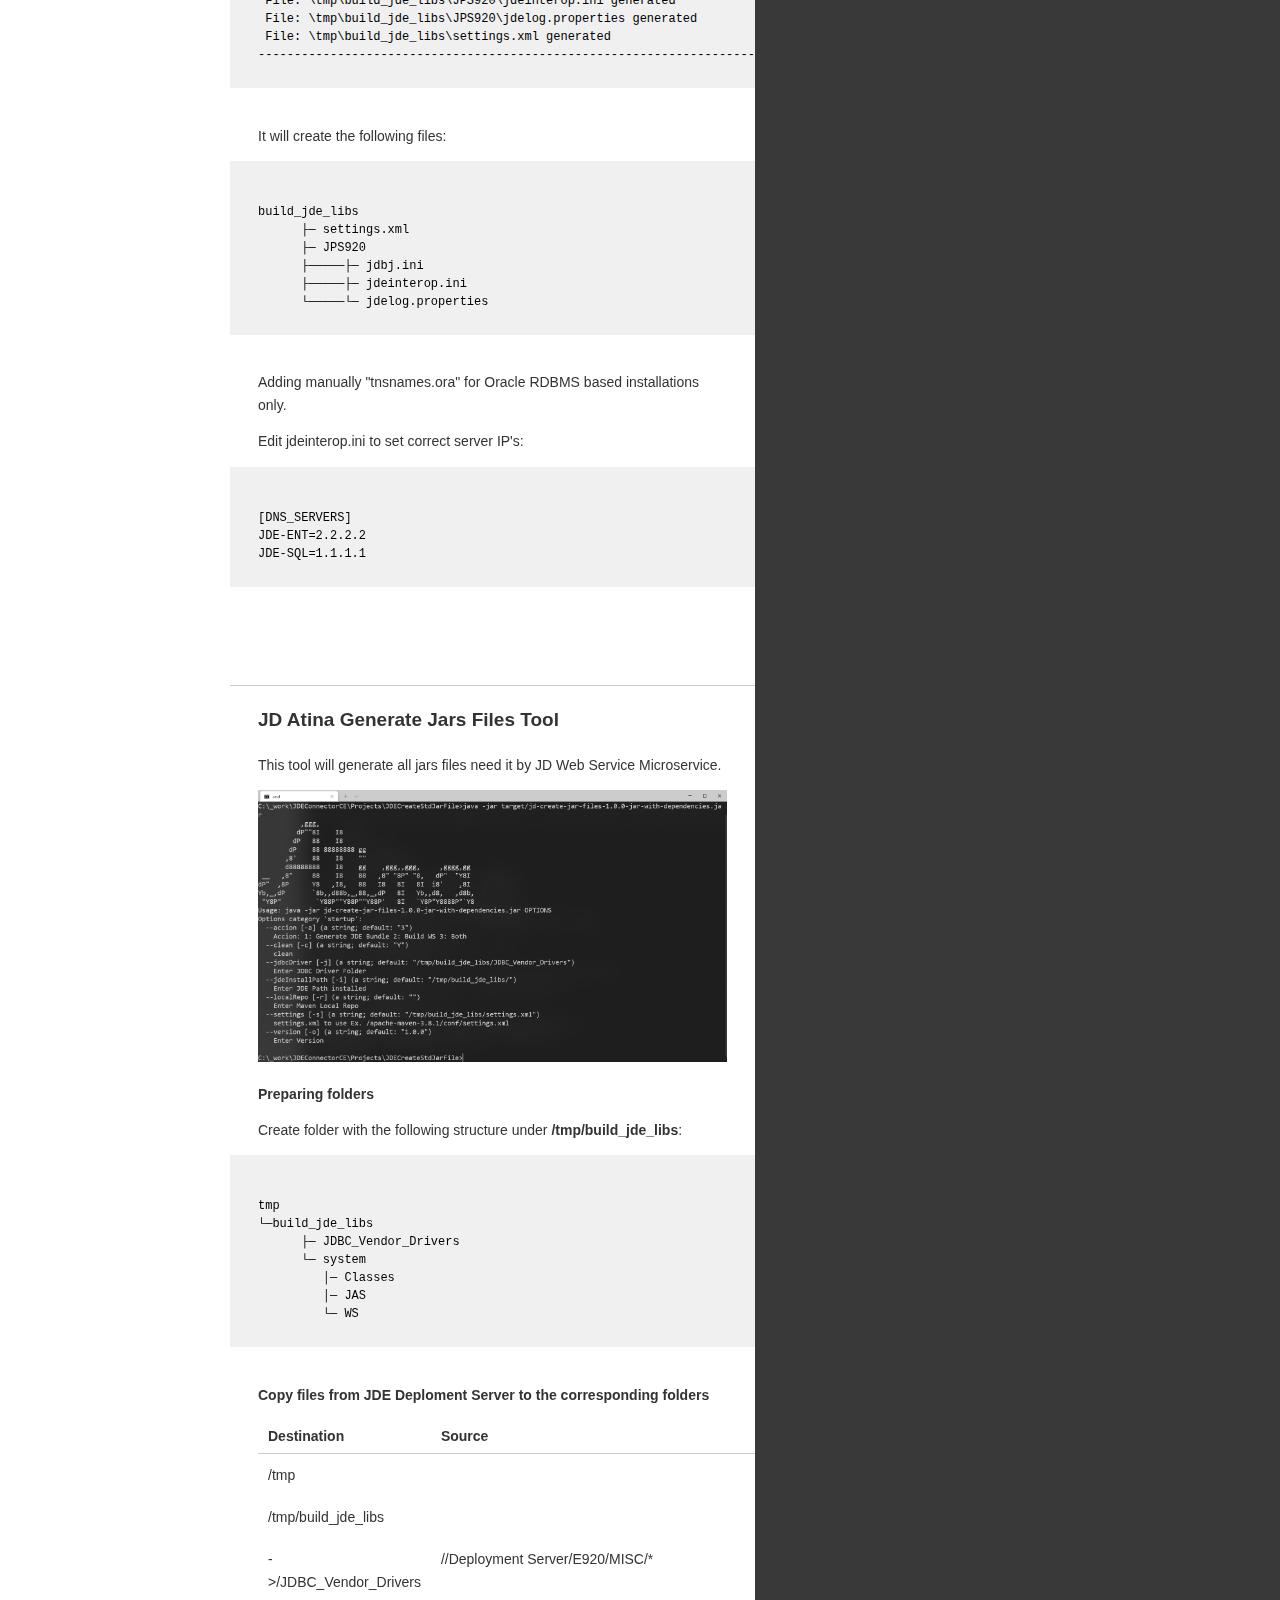
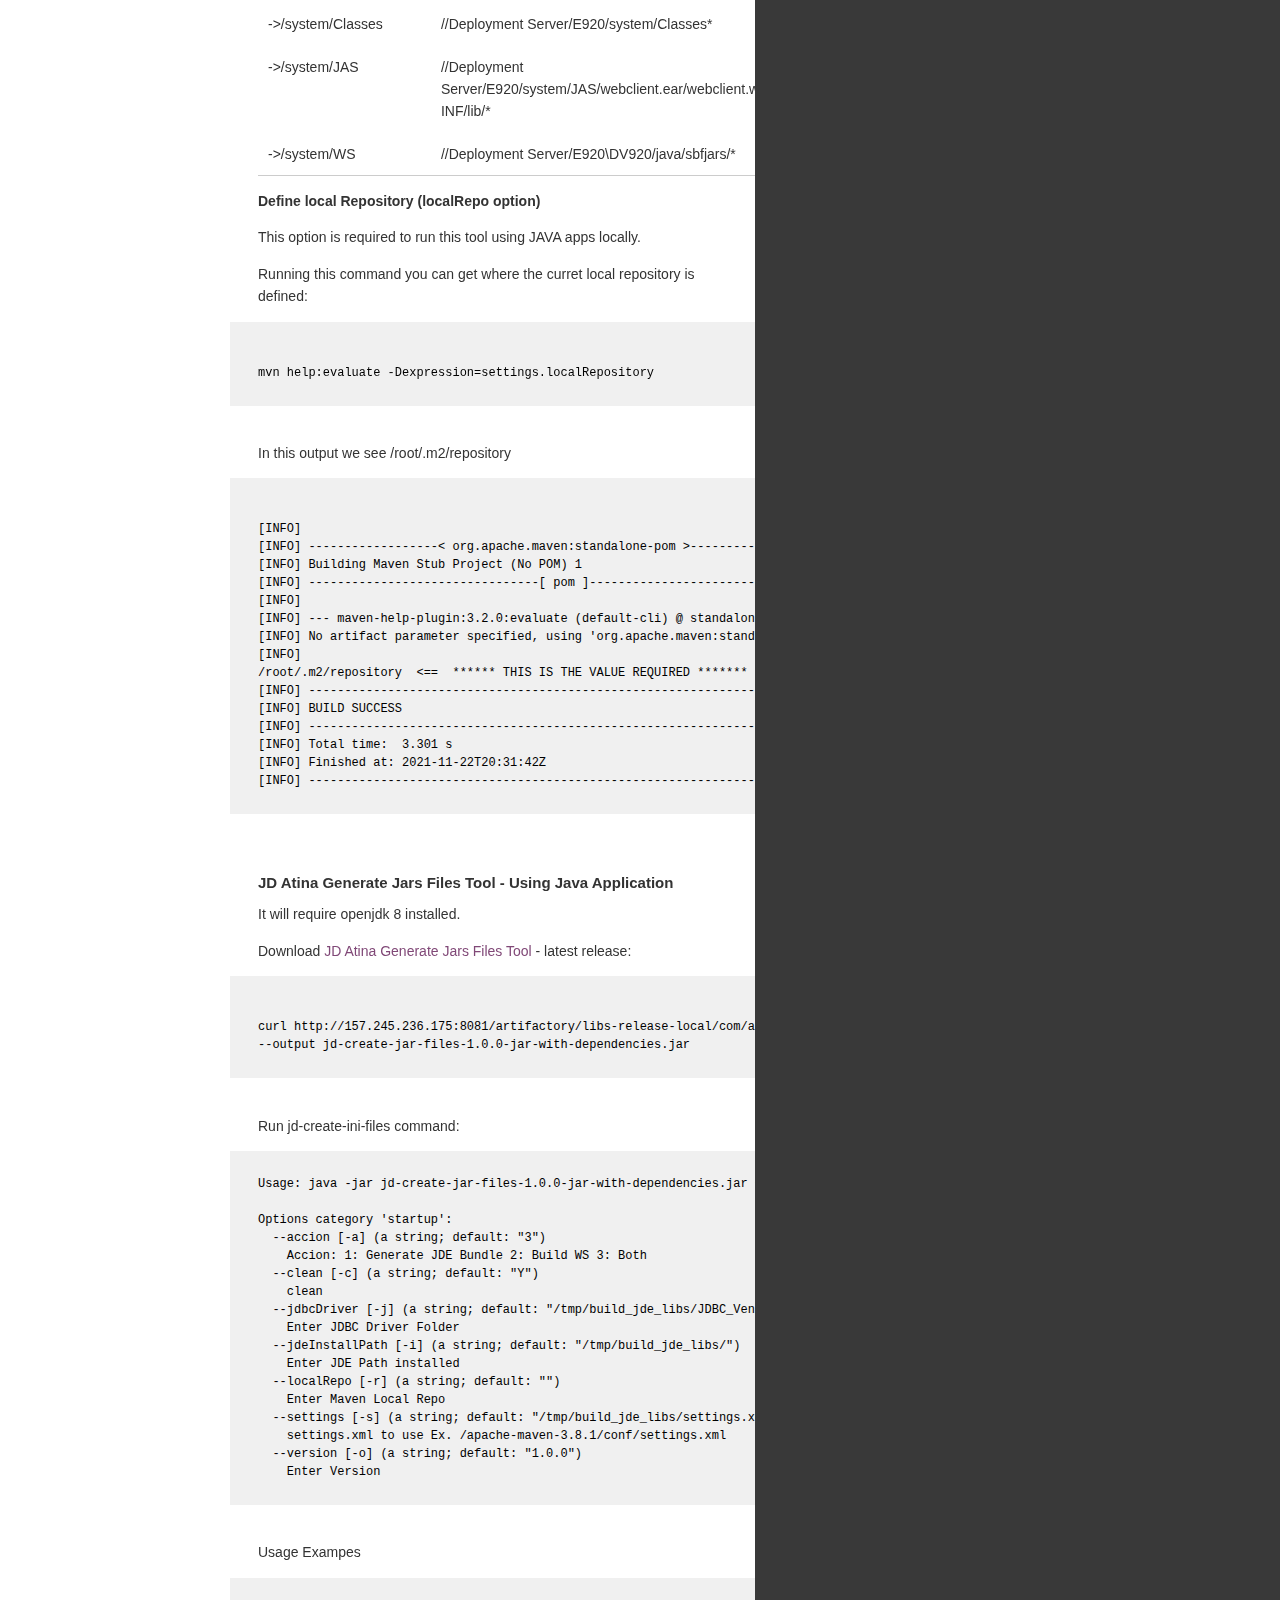
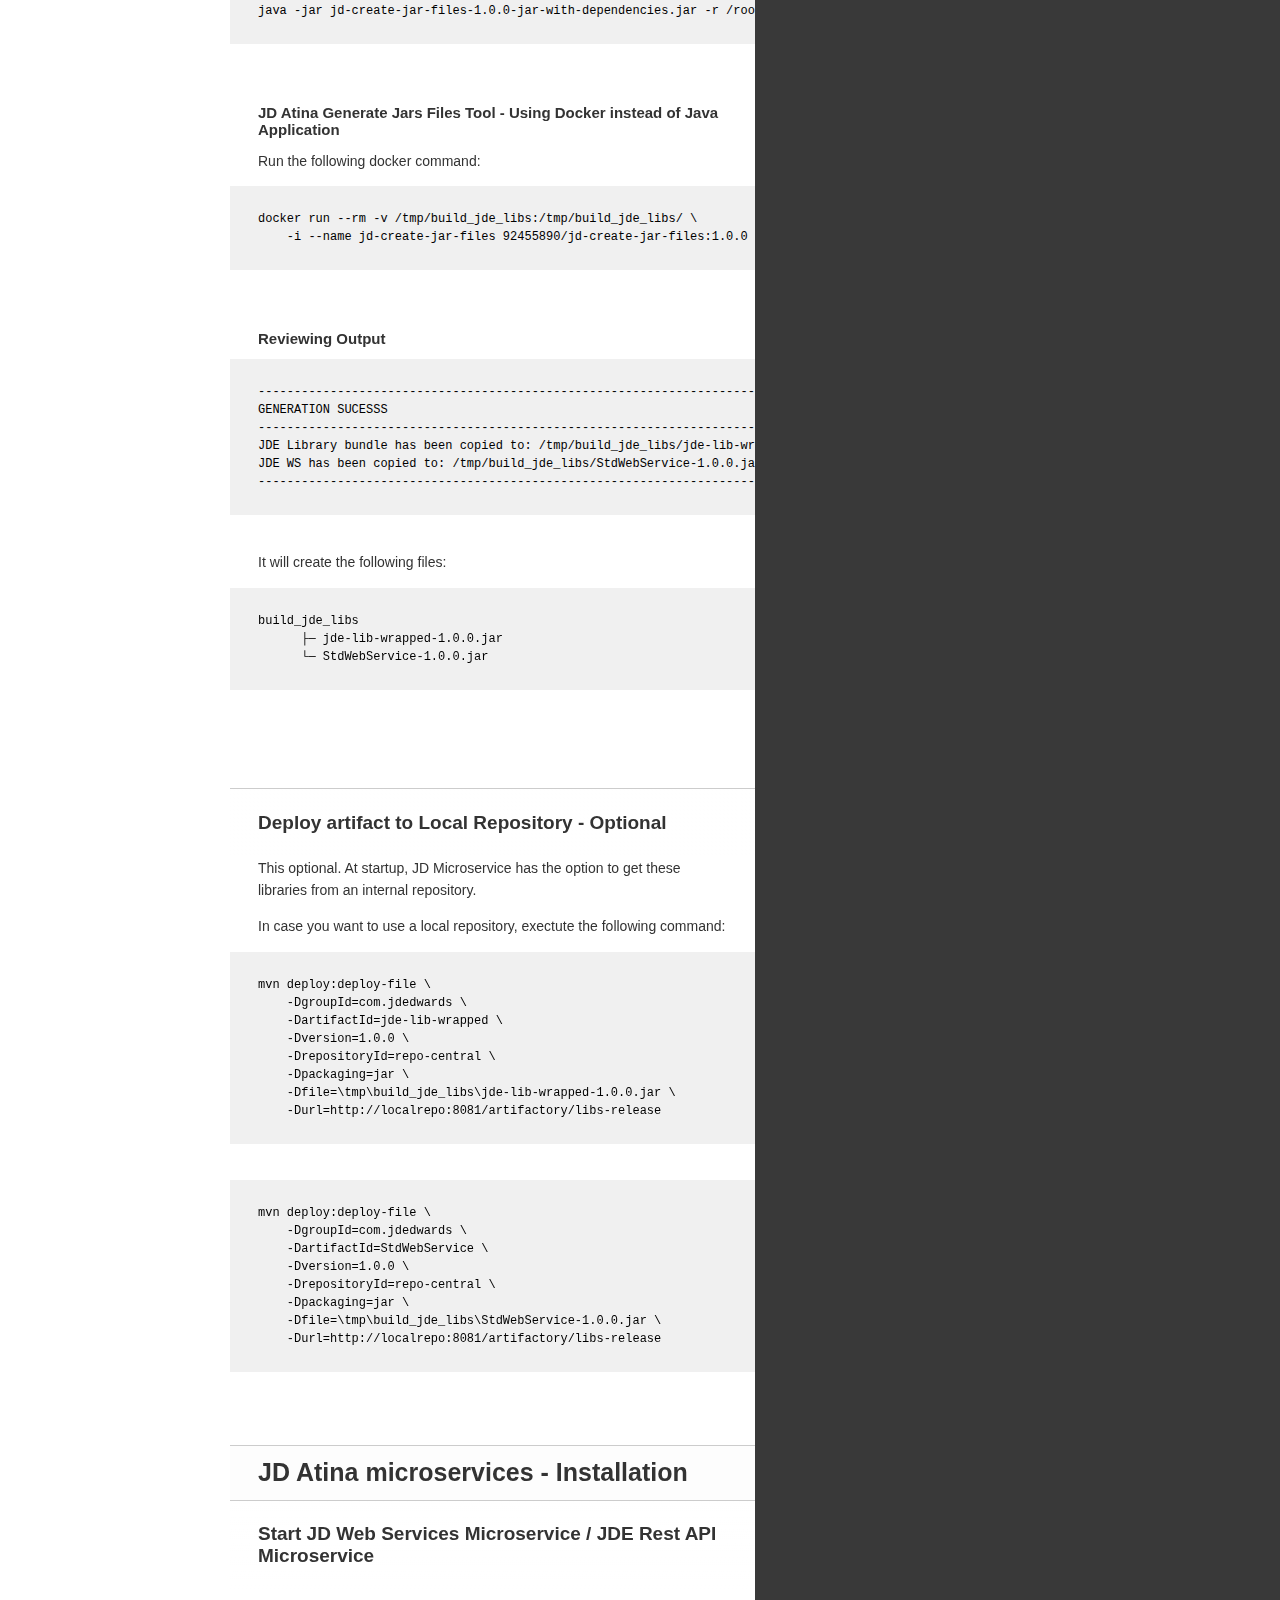
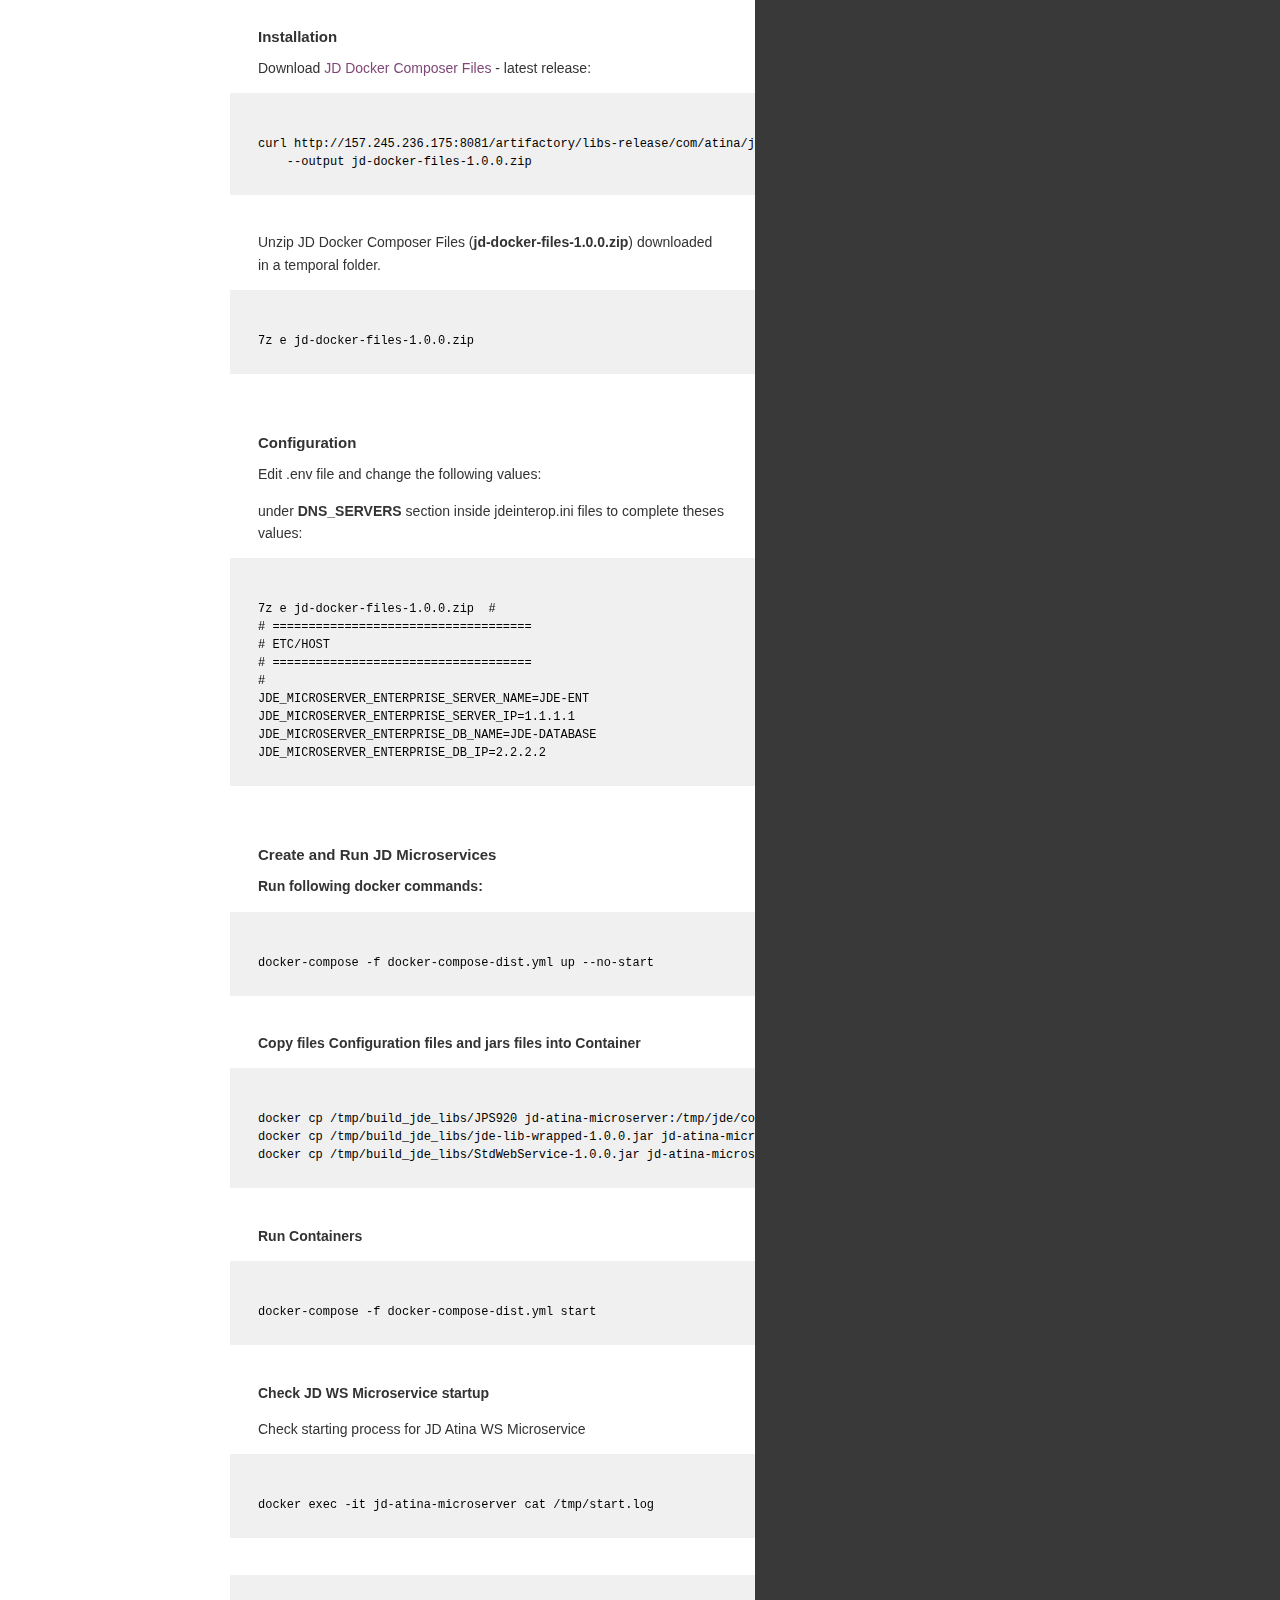
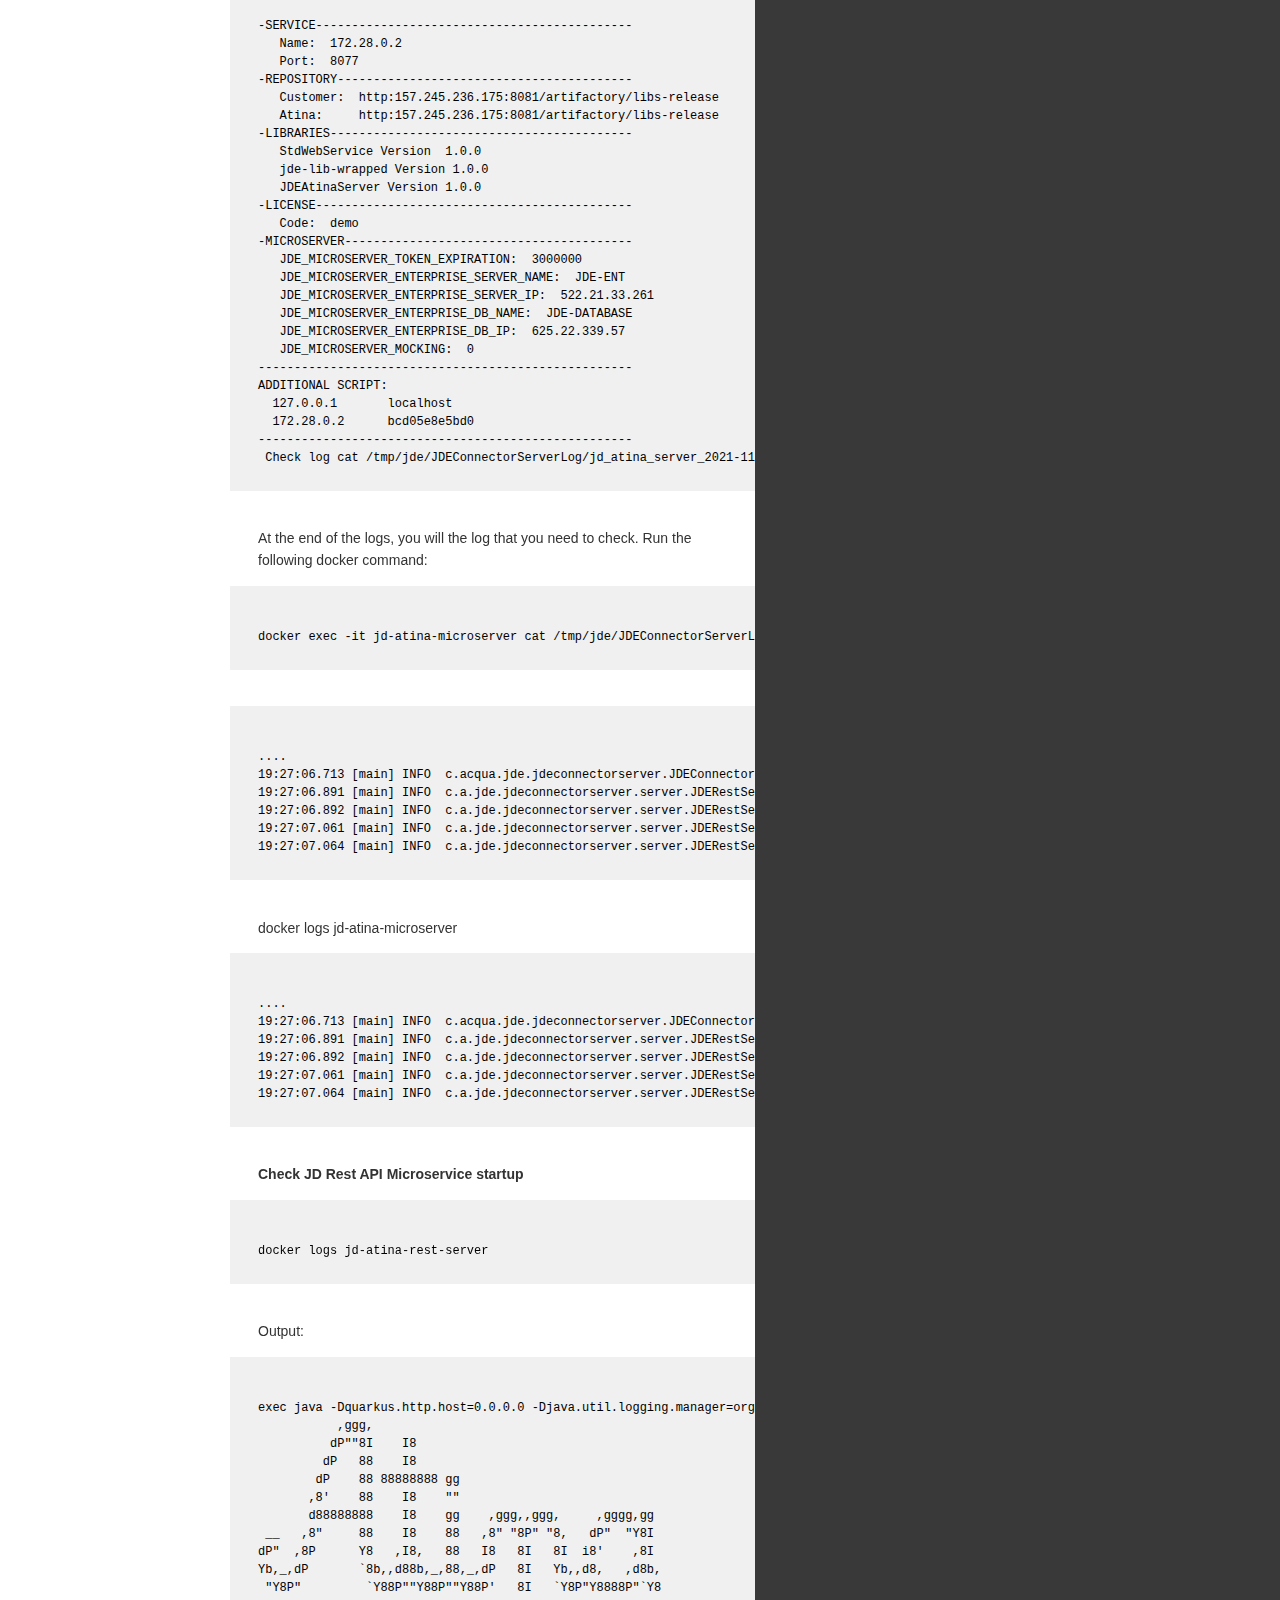
==== commit fbd5bb76: "update" ====
--- a/index.html
+++ b/index.html
@@ -219,7 +219,15 @@
     <link href="stylesheets/print-c427a123.css" rel="stylesheet" media="print" />
       <script src="javascripts/all_nosearch-c275c2f6.js"></script>
     <!-- Global site tag (gtag.js) - Google Analytics -->
-    <script async src="https://www.googletagmanager.com/gtag/js?id=G-8KCYZ2CYMS"></script>
+    <!-- Global site tag (gtag.js) - Google Analytics -->
+	<script async src="https://www.googletagmanager.com/gtag/js?id=G-32ZFN27EMJ"></script>
+	<script>
+	  window.dataLayer = window.dataLayer || [];
+	  function gtag(){dataLayer.push(arguments);}
+	  gtag('js', new Date());
+
+	  gtag('config', 'G-32ZFN27EMJ');
+	</script>
     <script>
       window.dataLayer = window.dataLayer || [];
       function gtag(){dataLayer.push(arguments);}
@@ -409,7 +417,9 @@
       <div class="dark-box"></div>
       <div class="content">
         <h1 id='introduction'>Introduction</h1>
-<p>JD Atina Web Services Microservices 1.0.0 is fully integrated with the WordPress <a href="http://en.wikipedia.org/wiki/Representational_State_Transfer">REST</a> API. This allows WC data to be created, read, updated, and deleted using requests in JSON format and using WordPress REST API Authentication methods and standard HTTP verbs which are understood by most HTTP clients.</p>
+<p>JD Atina Web Services Microservices 1.0.0 is fully integrated microservices to allow consume JDE Web Services in a simpe way.</p>
+
+<p>Easy to install and easy to use.</p>
 
 <p>JD ATINA Microservices is made up of a series of the following services:</p>
 
@@ -464,6 +474,7 @@
 
 <ul>
 <li>Access to JDE Web Services.</li>
+<li>Credentials management.</li>
 <li>Session management.</li>
 <li>Connection pooling.</li>
 <li>Metadata introspection</li>
@@ -523,7 +534,7 @@
 <h3 id='requirements-to-install-jd-atina-ws-microservices'>Requirements to install JD Atina WS Microservices</h3>
 <ul>
 <li><p>Oracle JD Edwards EnterpriseOne Server Manager credential: jde admin user, Pasword and url for Server Manager Ex. http://server:8999/manage/</p></li>
-<li><p><a href="https://docs.docker.com/get-docker/" title="Docker">Docker</a>. JD Atina Web Service Microserver run under Docker container.</p></li>
+<li><p>All microserives are dockerised. Make sure you have git and <a href="https://docs.docker.com/get-docker/" title="Docker">Docker</a> installed because microservices run under Docker container.</p></li>
 <li><p>Following folder inside JDE Deployment Server:</p>
 
 <ul>
@@ -1665,7 +1676,7 @@
 <div class="api-endpoint">
     <div class="endpoint-data">
         <i class="label label-get">GET</i>
-        <h6>/metadata/parameters-output/<web-service></h6>
+        <h6>/metadata/parameters-output/[web-service]</h6>
     </div>
 </div>
 <div class="highlight"><pre class="highlight plaintext"><code>curl --location --request GET 'https://192.168.99.100/metadata/parameters-output/oracle.e1.bssv.JP420000.SalesOrderManager.getItemListPrice' \
@@ -1710,7 +1721,7 @@
 <div class="api-endpoint">
     <div class="endpoint-data">
         <i class="label label-get">GET</i>
-        <h6>/metadata/payload-input/<web-service></h6>
+        <h6>/metadata/payload-input/[web-service]</h6>
     </div>
 </div>
 <div class="highlight"><pre class="highlight plaintext"><code>curl --location --request GET 'https://192.168.99.100/metadata/payload-input/oracle.e1.bssv.JP010000.AddressBookManager.getAddressBook' \
@@ -1781,7 +1792,7 @@
 <div class="api-endpoint">
     <div class="endpoint-data">
         <i class="label label-get">GET</i>
-        <h6>/metadata/payload-output/<web-service></h6>
+        <h6>/metadata/payload-output/[web-service]</h6>
     </div>
 </div>
 <div class="highlight"><pre class="highlight plaintext"><code>curl --location --request GET 'https://192.168.99.100/metadata/payload-output/oracle.e1.bssv.JP420000.SalesOrderManager.getItemListPrice' \
@@ -2085,7 +2096,7 @@
 <div class="api-endpoint">
     <div class="endpoint-data">
         <i class="label label-get">POST</i>
-        <h6>/operation/invoke/<web-service></h6>
+        <h6>/operation/invoke/[web-service]</h6>
     </div>
 </div>
 <h4 id='header-parameters'>Header parameters</h4>
